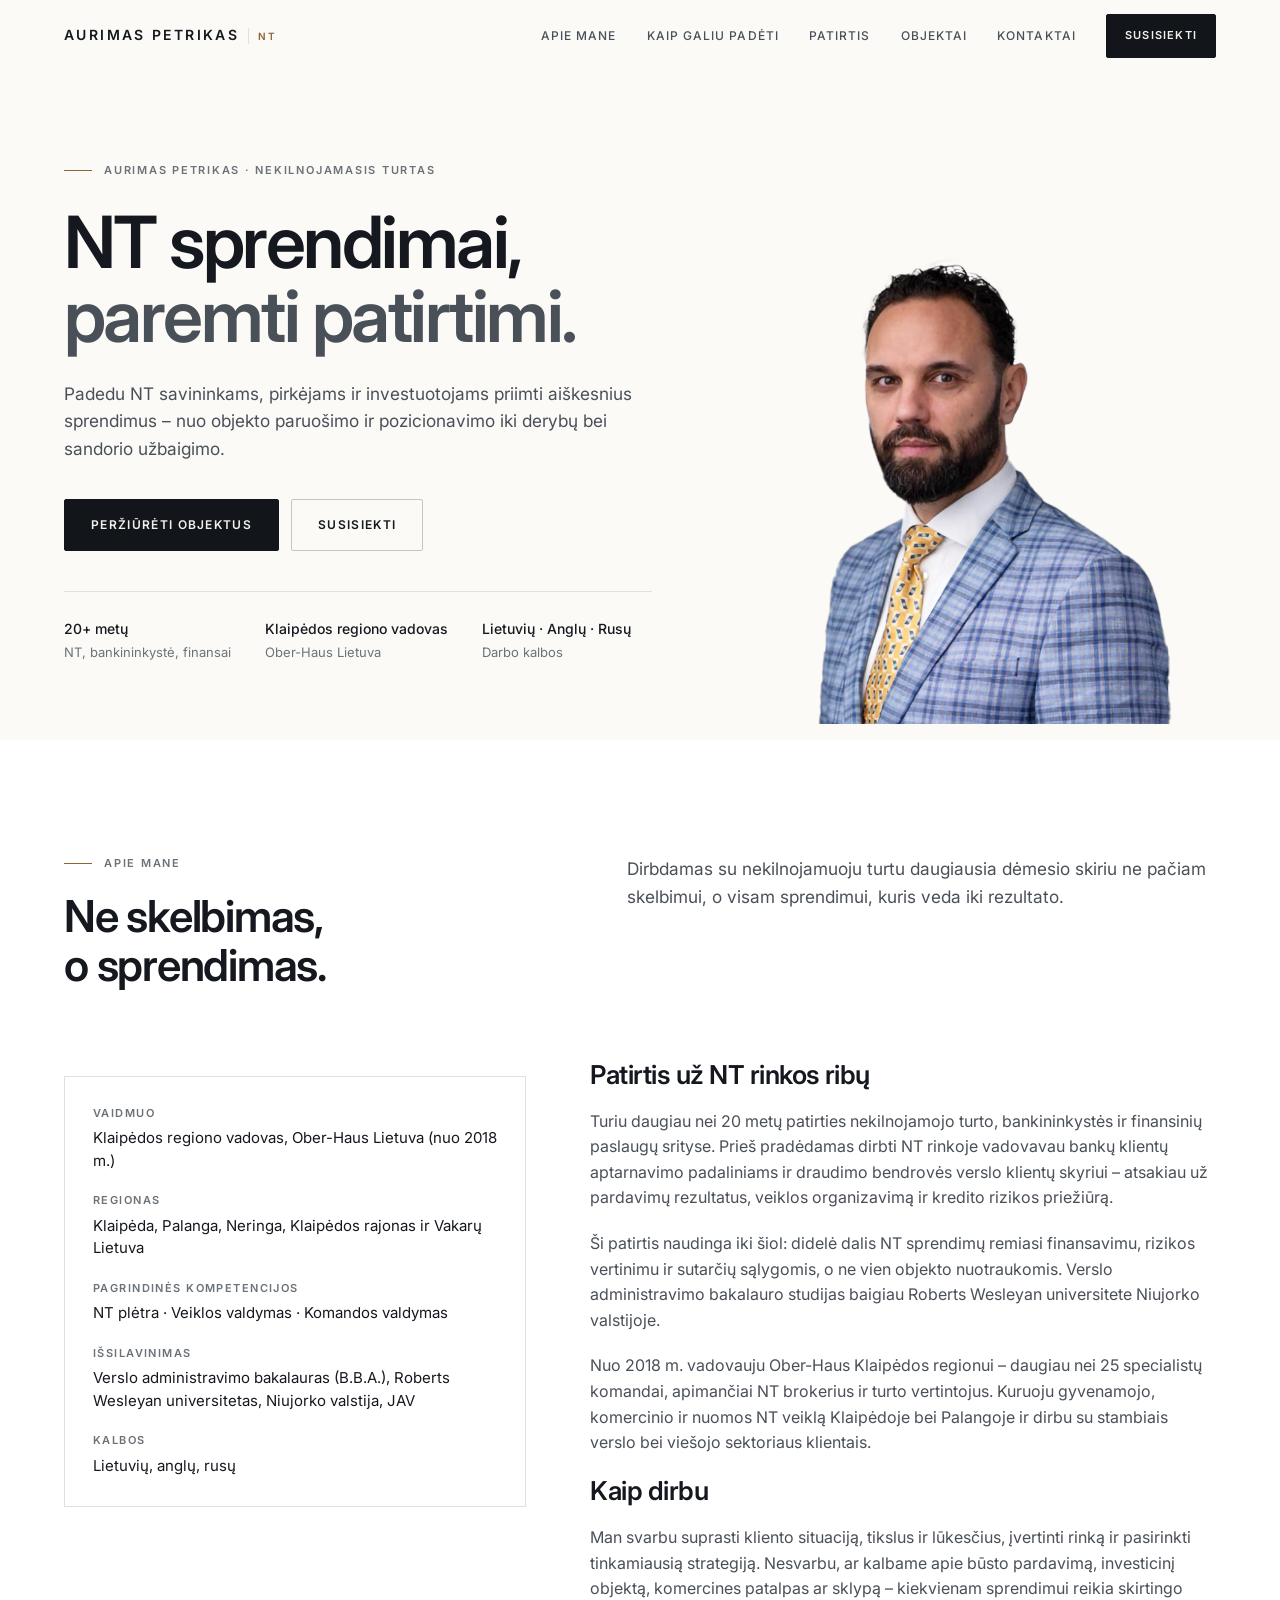
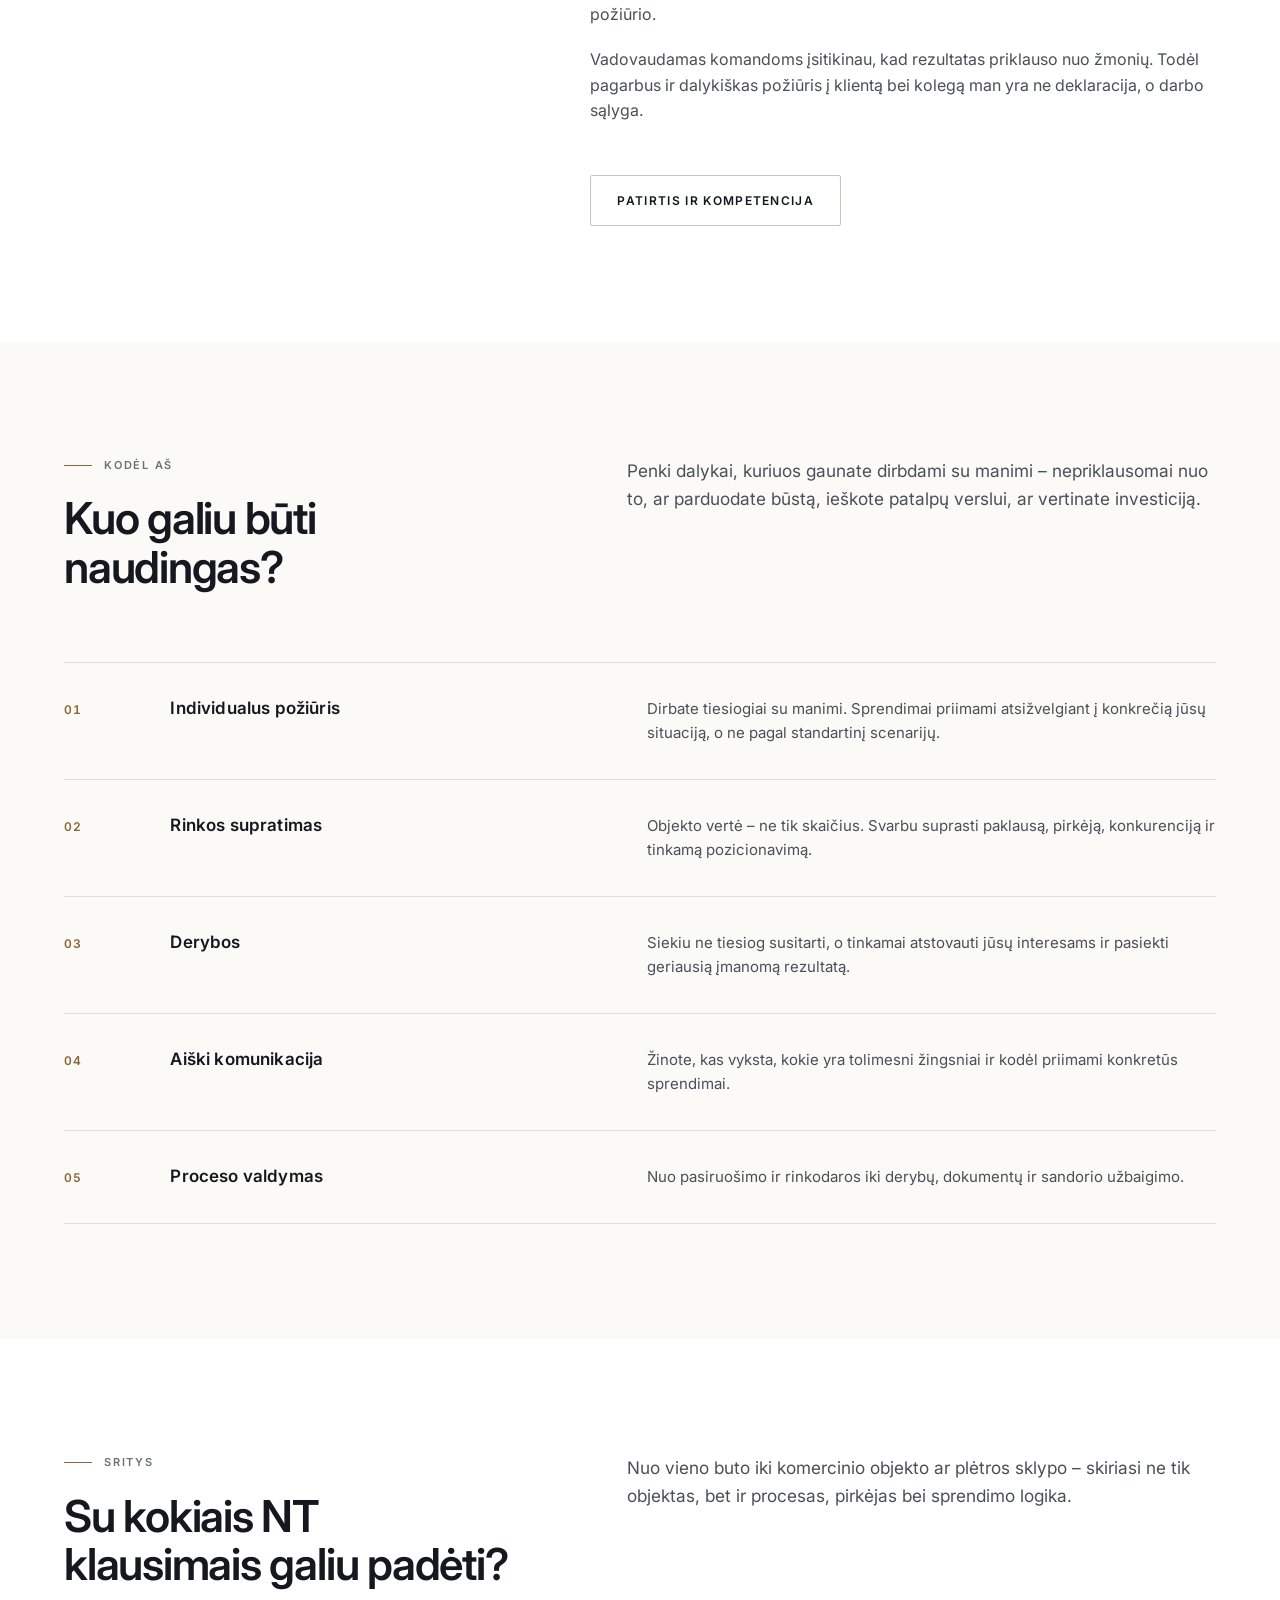
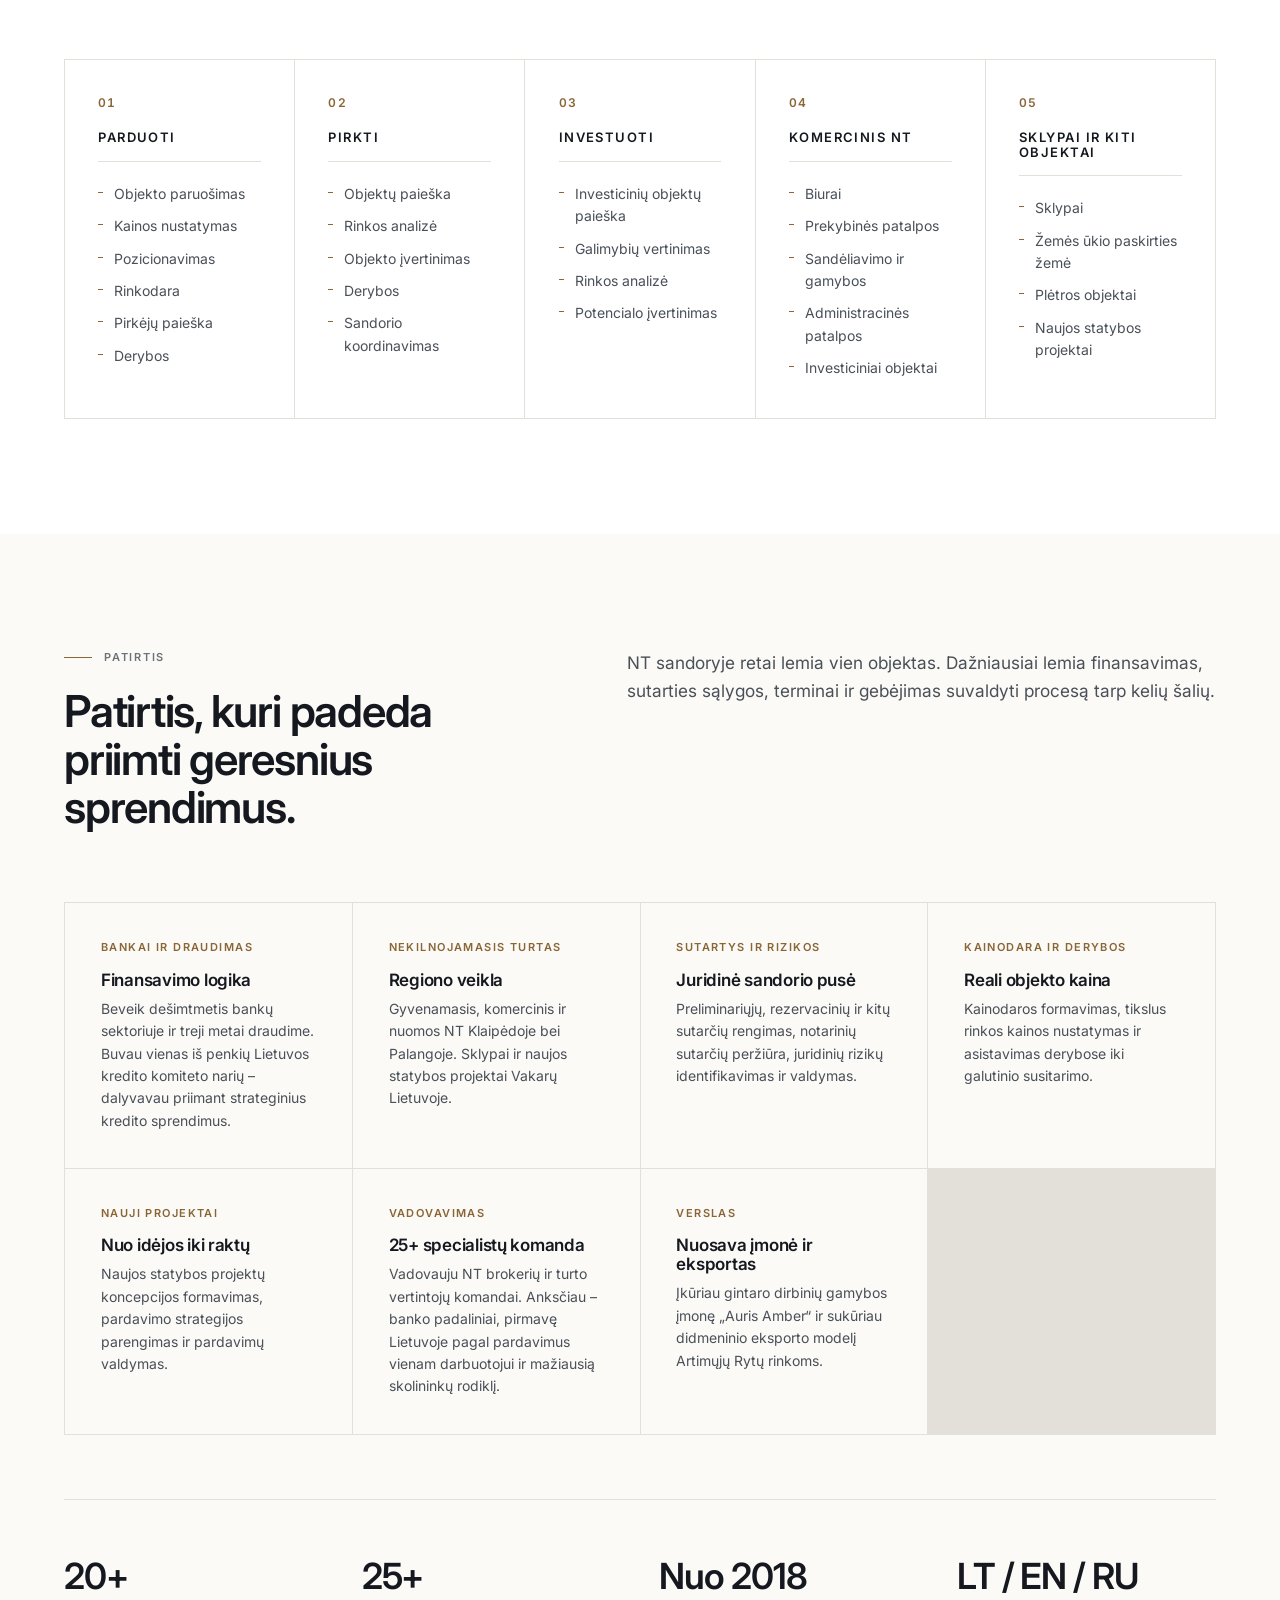
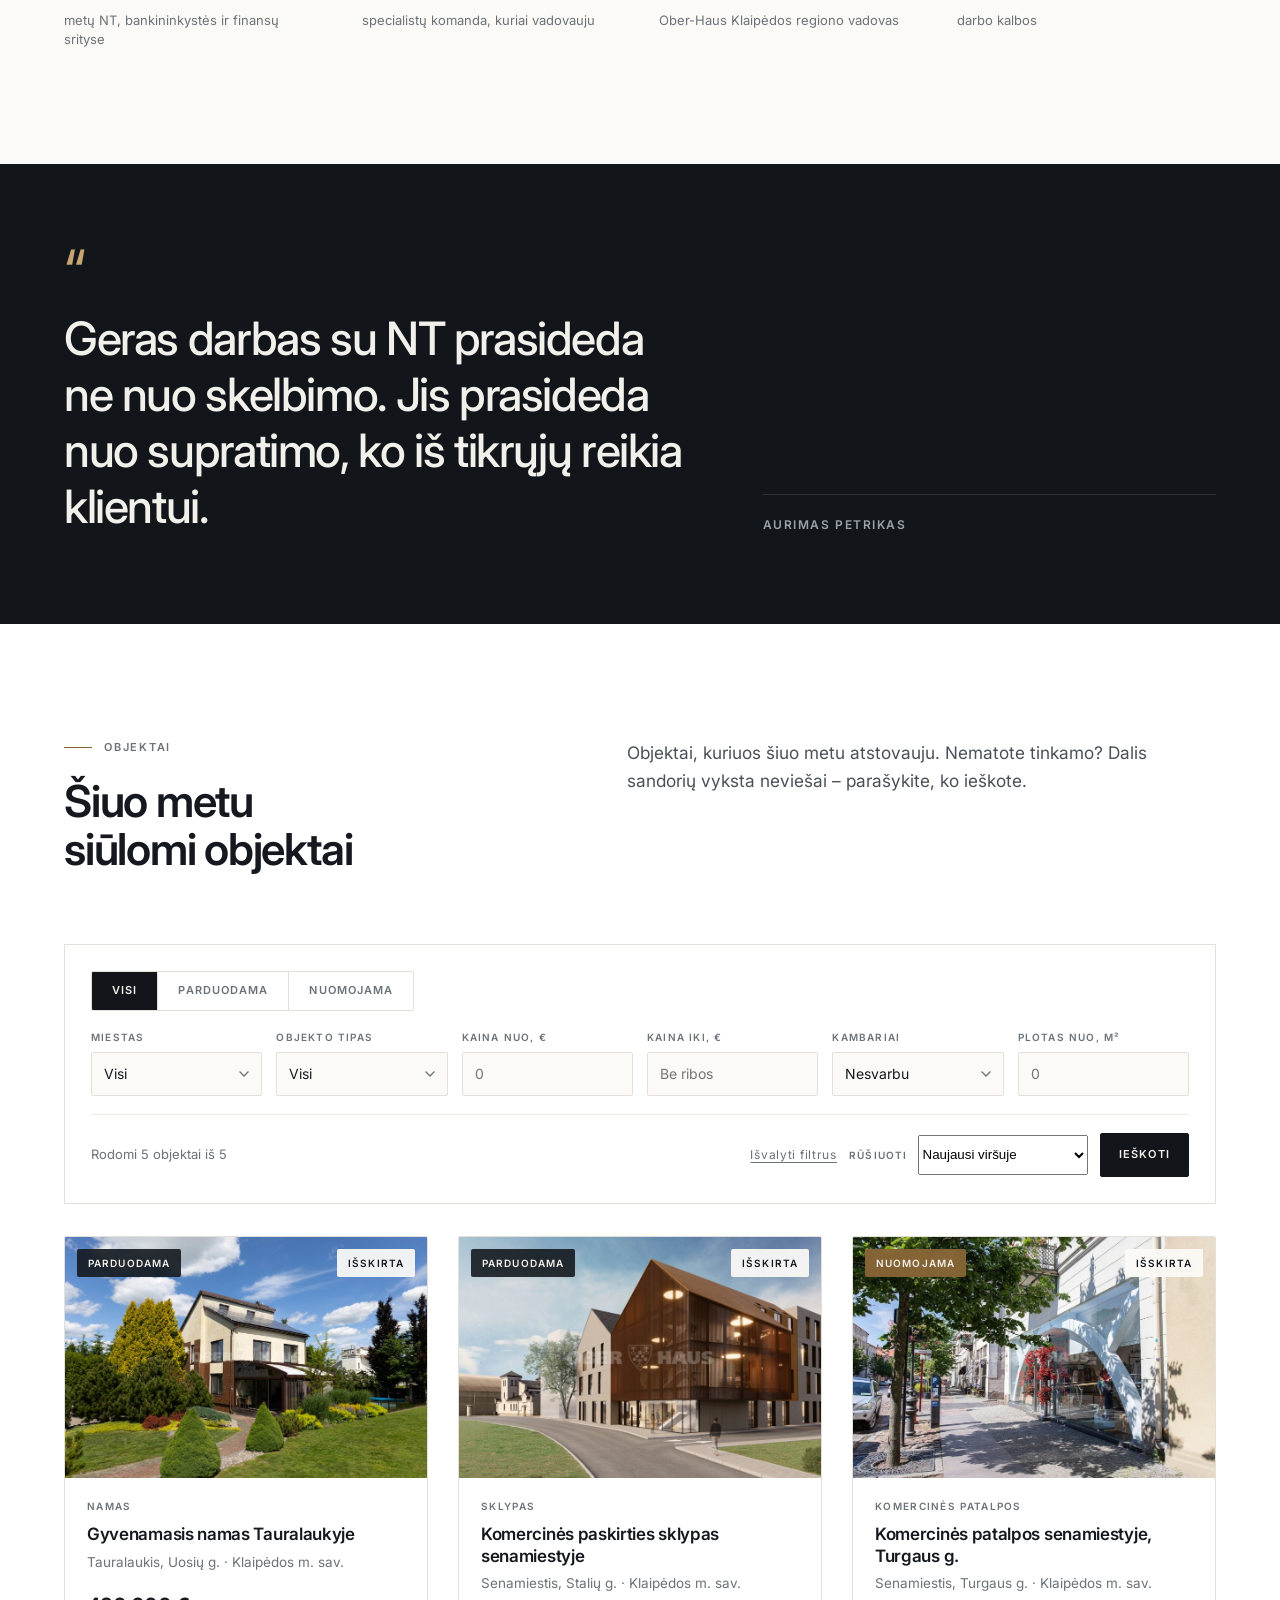
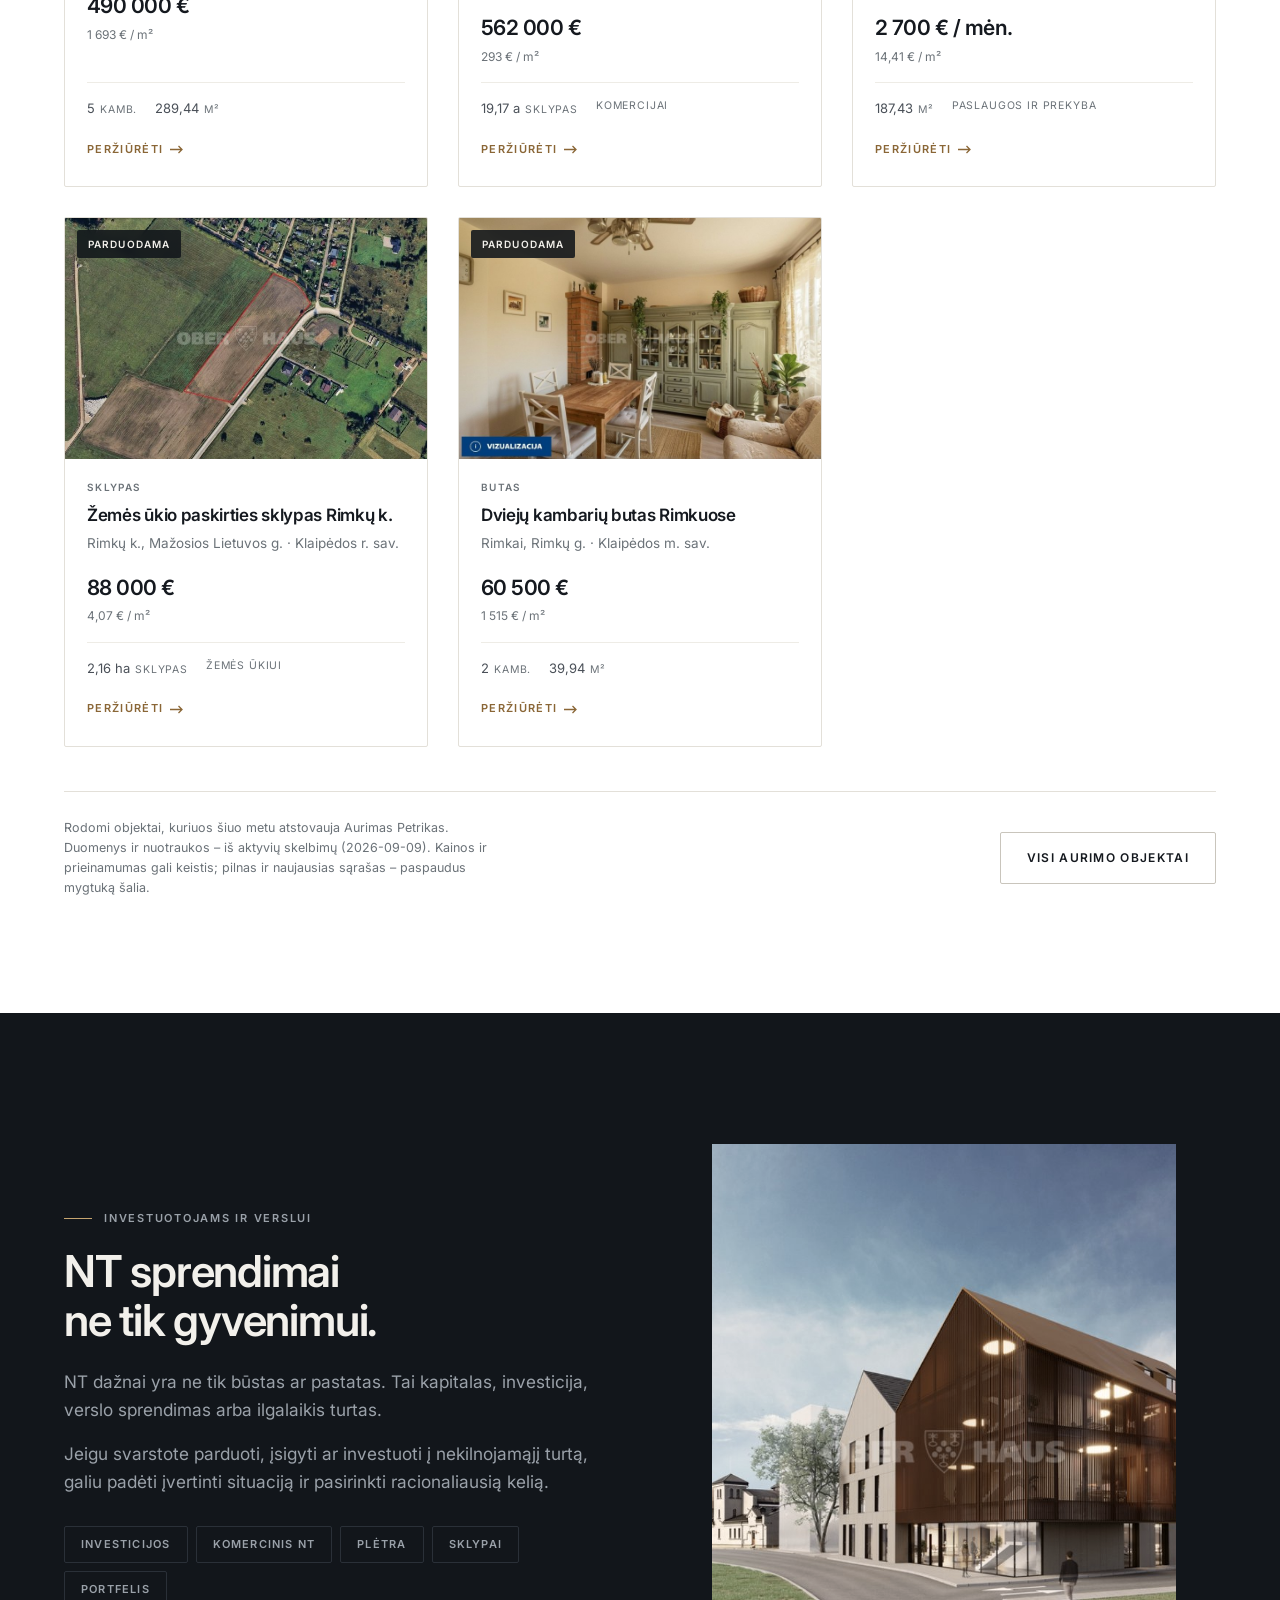
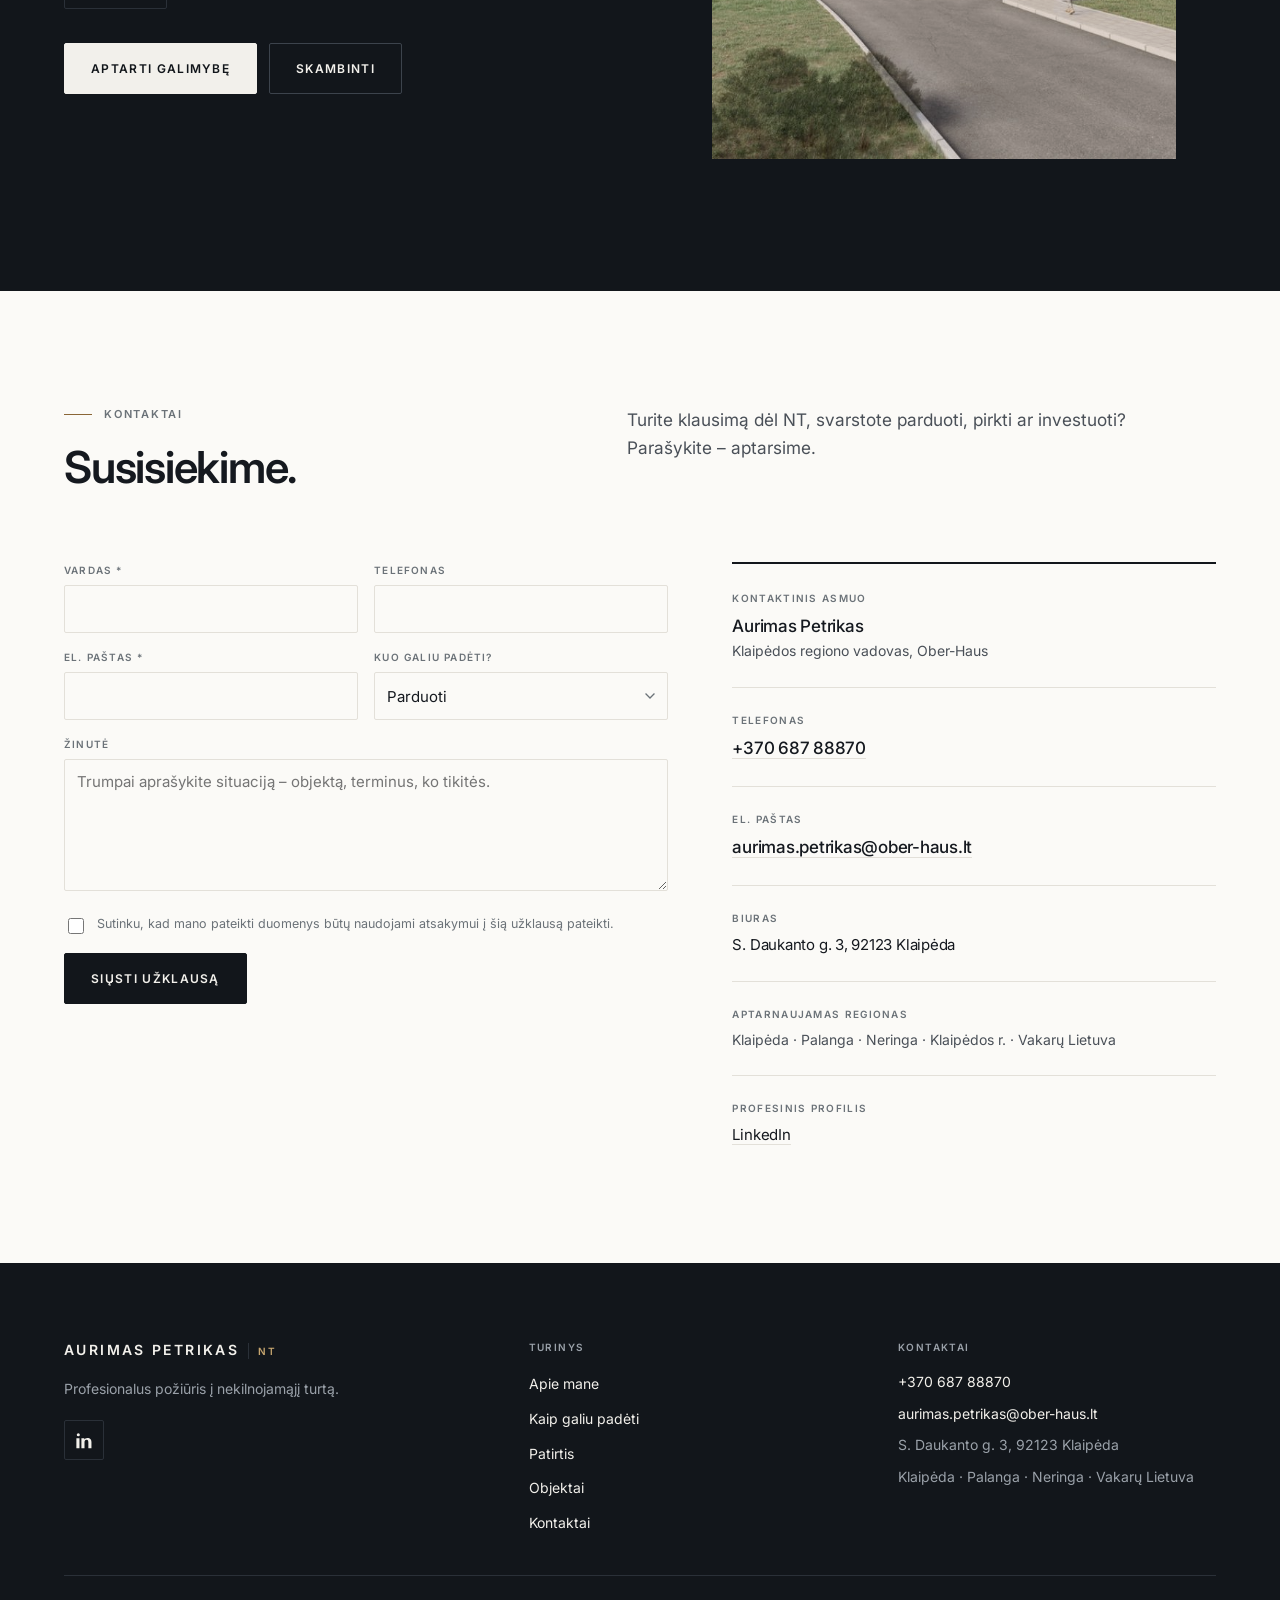
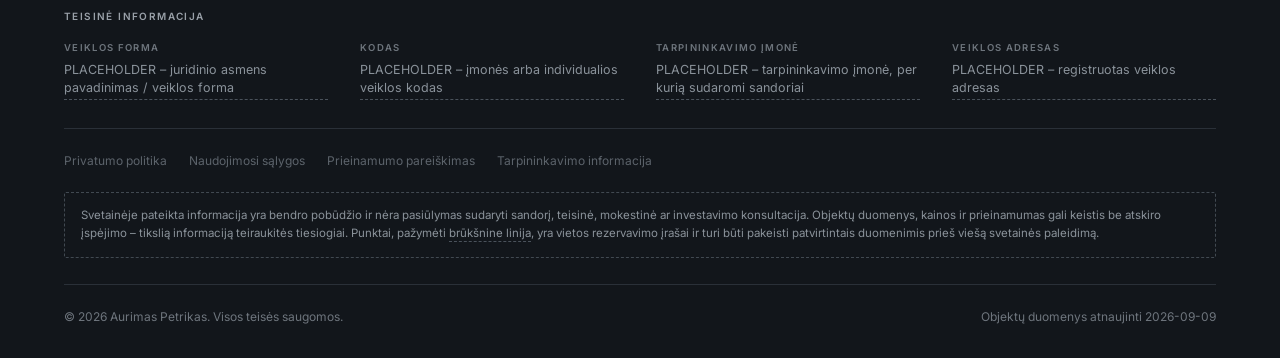
==== index.html @ 30a54580 "Aurimas Petrikas NT - vieno puslapio svetaine Statine HTML/CSS/JS svetaine lietuviu kalba, be karkas" ====
<!DOCTYPE html>
<html lang="lt">
<head>
<meta charset="utf-8">
<meta name="viewport" content="width=device-width, initial-scale=1">

<title>Aurimas Petrikas | Nekilnojamasis turtas Klaipėdoje ir Vakarų Lietuvoje</title>
<meta name="description" content="Aurimas Petrikas – nekilnojamojo turto ekspertas Klaipėdoje. Būsto, komercinio NT, sklypų ir investicinių objektų pardavimas, nuoma, vertinimas ir derybos Klaipėdos, Palangos, Neringos bei Vakarų Lietuvos regione.">
<meta name="author" content="Aurimas Petrikas">
<meta name="robots" content="index, follow">
<!-- Kai bus tikras domenas, atkomentuoti ir įrašyti jį (be šito geriau
     nieko, nei nuoroda į neegzistuojantį adresą):
<link rel="canonical" href="https://jusu-domenas.lt/"> -->

<meta property="og:type" content="profile">
<meta property="og:locale" content="lt_LT">
<meta property="og:title" content="Aurimas Petrikas | Nekilnojamasis turtas Klaipėdoje">
<meta property="og:description" content="Padedu NT savininkams, pirkėjams ir investuotojams priimti aiškesnius sprendimus – nuo objekto paruošimo iki sandorio užbaigimo.">
<meta property="og:image" content="assets/img/aurimas-petrikas.png">
<meta name="twitter:card" content="summary_large_image">

<meta name="theme-color" content="#12161B">
<link rel="icon" href="assets/img/favicon.svg" type="image/svg+xml">

<link rel="preconnect" href="https://fonts.googleapis.com">
<link rel="preconnect" href="https://fonts.gstatic.com" crossorigin>
<link rel="stylesheet" href="https://fonts.googleapis.com/css2?family=Inter:wght@400;500;600&display=swap">
<link rel="stylesheet" href="assets/css/style.css">
</head>
<body>

<a class="skip" href="#turinys">Pereiti prie turinio</a>

<!-- ======================= NAVIGACIJA ======================= -->
<header class="nav" id="nav">
  <div class="nav__inner">
    <!-- Turint tikrą logotipo failą – pakeisti šio <a> vidų <img> elementu. -->
    <a class="brand" href="#top" aria-label="Aurimas Petrikas – pradžia">
      <span class="brand__name">Aurimas Petrikas</span>
      <span class="brand__mark">NT</span>
    </a>

    <button class="nav__toggle" id="navToggle" aria-label="Atidaryti meniu"
            aria-expanded="false" aria-controls="navMenu"><span></span></button>

    <nav class="nav__menu" id="navMenu" aria-label="Pagrindinė navigacija">
      <a class="nav__link" href="#apie">Apie mane</a>
      <a class="nav__link" href="#pagalba">Kaip galiu padėti</a>
      <a class="nav__link" href="#patirtis">Patirtis</a>
      <a class="nav__link" href="#objektai">Objektai</a>
      <a class="nav__link" href="#kontaktai">Kontaktai</a>
      <a class="btn btn--sm" href="#kontaktai">Susisiekti</a>
    </nav>
  </div>
</header>

<main id="turinys">
<span id="top"></span>

<!-- ======================= HERO ======================= -->
<section class="section hero">
  <div class="wrap">
    <div class="hero__grid">

      <div class="hero__copy">
        <p class="eyebrow hero__eyebrow">Aurimas Petrikas · Nekilnojamasis turtas</p>

        <h1 class="h-display hero__title">
          <span>NT sprendimai,</span>
          <span class="accent-line">paremti patirtimi.</span>
        </h1>

        <p class="lede hero__lede">
          Padedu NT savininkams, pirkėjams ir investuotojams priimti aiškesnius
          sprendimus – nuo objekto paruošimo ir pozicionavimo iki derybų bei
          sandorio užbaigimo.
        </p>

        <div class="btn-row hero__cta">
          <a class="btn" href="#objektai">Peržiūrėti objektus</a>
          <a class="btn btn--ghost" href="#kontaktai">Susisiekti</a>
        </div>

        <div class="hero__meta">
          <div><strong>20+ metų</strong>NT, bankininkystė, finansai</div>
          <div><strong>Klaipėdos regiono vadovas</strong>Ober-Haus Lietuva</div>
          <div><strong>Lietuvių · Anglų · Rusų</strong>Darbo kalbos</div>
        </div>
      </div>

      <figure class="hero__figure">
        <img class="hero__portrait" src="assets/img/aurimas-petrikas.png"
             width="650" height="748" fetchpriority="high"
             alt="Aurimas Petrikas, nekilnojamojo turto ekspertas">
      </figure>

    </div>
  </div>
</section>

<!-- ======================= APIE MANE ======================= -->
<section class="section section--white" id="apie">
  <div class="wrap">
    <div class="sec-head">
      <div class="sec-head__title">
        <p class="eyebrow">Apie mane</p>
        <h2 class="h-section">Ne skelbimas,<br>o sprendimas.</h2>
      </div>
      <p class="lede">
        Dirbdamas su nekilnojamuoju turtu daugiausia dėmesio skiriu ne pačiam
        skelbimui, o visam sprendimui, kuris veda iki rezultato.
      </p>
    </div>

    <div class="about__grid">
      <aside class="about__aside">
        <dl class="about__card">
          <dt>Vaidmuo</dt>
          <dd>Klaipėdos regiono vadovas, Ober-Haus Lietuva (nuo 2018 m.)</dd>
          <dt>Regionas</dt>
          <dd>Klaipėda, Palanga, Neringa, Klaipėdos rajonas ir Vakarų Lietuva</dd>
          <dt>Pagrindinės kompetencijos</dt>
          <dd>NT plėtra · Veiklos valdymas · Komandos valdymas</dd>
          <dt>Išsilavinimas</dt>
          <dd>Verslo administravimo bakalauras (B.B.A.), Roberts Wesleyan universitetas, Niujorko valstija, JAV</dd>
          <dt>Kalbos</dt>
          <dd>Lietuvių, anglų, rusų</dd>
        </dl>
      </aside>

      <div class="about__text">
        <h3 class="h-sub">Patirtis už NT rinkos ribų</h3>
        <p class="body-text">
          Turiu daugiau nei 20 metų patirties nekilnojamojo turto,
          bankininkystės ir finansinių paslaugų srityse. Prieš pradėdamas
          dirbti NT rinkoje vadovavau bankų klientų aptarnavimo padaliniams
          ir draudimo bendrovės verslo klientų skyriui – atsakiau už pardavimų
          rezultatus, veiklos organizavimą ir kredito rizikos priežiūrą.
        </p>
        <p class="body-text">
          Ši patirtis naudinga iki šiol: didelė dalis NT sprendimų remiasi
          finansavimu, rizikos vertinimu ir sutarčių sąlygomis, o ne vien
          objekto nuotraukomis. Verslo administravimo bakalauro studijas
          baigiau Roberts Wesleyan universitete Niujorko valstijoje.
        </p>
        <p class="body-text">
          Nuo 2018 m. vadovauju Ober-Haus Klaipėdos regionui – daugiau nei
          25 specialistų komandai, apimančiai NT brokerius ir turto
          vertintojus. Kuruoju gyvenamojo, komercinio ir nuomos NT veiklą
          Klaipėdoje bei Palangoje ir dirbu su stambiais verslo bei viešojo
          sektoriaus klientais.
        </p>

        <h3 class="h-sub">Kaip dirbu</h3>
        <p class="body-text">
          Man svarbu suprasti kliento situaciją, tikslus ir lūkesčius, įvertinti
          rinką ir pasirinkti tinkamiausią strategiją. Nesvarbu, ar kalbame apie
          būsto pardavimą, investicinį objektą, komercines patalpas ar sklypą –
          kiekvienam sprendimui reikia skirtingo požiūrio.
        </p>
        <p class="body-text">
          Vadovaudamas komandoms įsitikinau, kad rezultatas priklauso nuo žmonių.
          Todėl pagarbus ir dalykiškas požiūris į klientą bei kolegą man yra ne
          deklaracija, o darbo sąlyga.
        </p>

        <div class="btn-row mt-l">
          <a class="btn btn--ghost" href="#patirtis">Patirtis ir kompetencija</a>
        </div>
      </div>
    </div>
  </div>
</section>

<!-- ======================= KUO GALIU BŪTI NAUDINGAS ======================= -->
<section class="section" id="nauda">
  <div class="wrap">
    <div class="sec-head">
      <div class="sec-head__title">
        <p class="eyebrow">Kodėl aš</p>
        <h2 class="h-section">Kuo galiu būti<br>naudingas?</h2>
      </div>
      <p class="lede">
        Penki dalykai, kuriuos gaunate dirbdami su manimi – nepriklausomai nuo to,
        ar parduodate būstą, ieškote patalpų verslui, ar vertinate investiciją.
      </p>
    </div>

    <div class="stack">
      <div class="stack__item reveal">
        <span class="num">01</span>
        <h3 class="stack__title">Individualus požiūris</h3>
        <p class="stack__body">
          Dirbate tiesiogiai su manimi. Sprendimai priimami atsižvelgiant į
          konkrečią jūsų situaciją, o ne pagal standartinį scenarijų.
        </p>
      </div>
      <div class="stack__item reveal">
        <span class="num">02</span>
        <h3 class="stack__title">Rinkos supratimas</h3>
        <p class="stack__body">
          Objekto vertė – ne tik skaičius. Svarbu suprasti paklausą, pirkėją,
          konkurenciją ir tinkamą pozicionavimą.
        </p>
      </div>
      <div class="stack__item reveal">
        <span class="num">03</span>
        <h3 class="stack__title">Derybos</h3>
        <p class="stack__body">
          Siekiu ne tiesiog susitarti, o tinkamai atstovauti jūsų interesams ir
          pasiekti geriausią įmanomą rezultatą.
        </p>
      </div>
      <div class="stack__item reveal">
        <span class="num">04</span>
        <h3 class="stack__title">Aiški komunikacija</h3>
        <p class="stack__body">
          Žinote, kas vyksta, kokie yra tolimesni žingsniai ir kodėl priimami
          konkretūs sprendimai.
        </p>
      </div>
      <div class="stack__item reveal">
        <span class="num">05</span>
        <h3 class="stack__title">Proceso valdymas</h3>
        <p class="stack__body">
          Nuo pasiruošimo ir rinkodaros iki derybų, dokumentų ir sandorio
          užbaigimo.
        </p>
      </div>
    </div>
  </div>
</section>

<!-- ======================= KAIP GALIU PADĖTI ======================= -->
<section class="section section--white" id="pagalba">
  <div class="wrap">
    <div class="sec-head">
      <div class="sec-head__title">
        <p class="eyebrow">Sritys</p>
        <h2 class="h-section">Su kokiais NT<br>klausimais galiu padėti?</h2>
      </div>
      <p class="lede">
        Nuo vieno buto iki komercinio objekto ar plėtros sklypo – skiriasi ne tik
        objektas, bet ir procesas, pirkėjas bei sprendimo logika.
      </p>
    </div>

    <div class="services">
      <article class="service reveal">
        <span class="num service__num">01</span>
        <h3 class="service__title">Parduoti</h3>
        <ul>
          <li>Objekto paruošimas</li>
          <li>Kainos nustatymas</li>
          <li>Pozicionavimas</li>
          <li>Rinkodara</li>
          <li>Pirkėjų paieška</li>
          <li>Derybos</li>
        </ul>
      </article>
      <article class="service reveal">
        <span class="num service__num">02</span>
        <h3 class="service__title">Pirkti</h3>
        <ul>
          <li>Objektų paieška</li>
          <li>Rinkos analizė</li>
          <li>Objekto įvertinimas</li>
          <li>Derybos</li>
          <li>Sandorio koordinavimas</li>
        </ul>
      </article>
      <article class="service reveal">
        <span class="num service__num">03</span>
        <h3 class="service__title">Investuoti</h3>
        <ul>
          <li>Investicinių objektų paieška</li>
          <li>Galimybių vertinimas</li>
          <li>Rinkos analizė</li>
          <li>Potencialo įvertinimas</li>
        </ul>
      </article>
      <article class="service reveal">
        <span class="num service__num">04</span>
        <h3 class="service__title">Komercinis NT</h3>
        <ul>
          <li>Biurai</li>
          <li>Prekybinės patalpos</li>
          <li>Sandėliavimo ir gamybos</li>
          <li>Administracinės patalpos</li>
          <li>Investiciniai objektai</li>
        </ul>
      </article>
      <article class="service reveal">
        <span class="num service__num">05</span>
        <h3 class="service__title">Sklypai ir kiti objektai</h3>
        <ul>
          <li>Sklypai</li>
          <li>Žemės ūkio paskirties žemė</li>
          <li>Plėtros objektai</li>
          <li>Naujos statybos projektai</li>
        </ul>
      </article>
    </div>
  </div>
</section>

<!-- ======================= PATIRTIS IR KOMPETENCIJA ======================= -->
<section class="section" id="patirtis">
  <div class="wrap">
    <div class="sec-head">
      <div class="sec-head__title">
        <p class="eyebrow">Patirtis</p>
        <h2 class="h-section">Patirtis, kuri padeda<br>priimti geresnius sprendimus.</h2>
      </div>
      <p class="lede">
        NT sandoryje retai lemia vien objektas. Dažniausiai lemia finansavimas,
        sutarties sąlygos, terminai ir gebėjimas suvaldyti procesą tarp kelių
        šalių.
      </p>
    </div>

    <div class="exp-grid">
      <article class="exp reveal">
        <p class="exp__k">Bankai ir draudimas</p>
        <h3 class="exp__t">Finansavimo logika</h3>
        <p class="exp__d">
          Beveik dešimtmetis bankų sektoriuje ir treji metai draudime. Buvau
          vienas iš penkių Lietuvos kredito komiteto narių – dalyvavau
          priimant strateginius kredito sprendimus.
        </p>
      </article>
      <article class="exp reveal">
        <p class="exp__k">Nekilnojamasis turtas</p>
        <h3 class="exp__t">Regiono veikla</h3>
        <p class="exp__d">
          Gyvenamasis, komercinis ir nuomos NT Klaipėdoje bei Palangoje.
          Sklypai ir naujos statybos projektai Vakarų Lietuvoje.
        </p>
      </article>
      <article class="exp reveal">
        <p class="exp__k">Sutartys ir rizikos</p>
        <h3 class="exp__t">Juridinė sandorio pusė</h3>
        <p class="exp__d">
          Preliminariųjų, rezervacinių ir kitų sutarčių rengimas, notarinių
          sutarčių peržiūra, juridinių rizikų identifikavimas ir valdymas.
        </p>
      </article>
      <article class="exp reveal">
        <p class="exp__k">Kainodara ir derybos</p>
        <h3 class="exp__t">Reali objekto kaina</h3>
        <p class="exp__d">
          Kainodaros formavimas, tikslus rinkos kainos nustatymas ir asistavimas
          derybose iki galutinio susitarimo.
        </p>
      </article>
      <article class="exp reveal">
        <p class="exp__k">Nauji projektai</p>
        <h3 class="exp__t">Nuo idėjos iki raktų</h3>
        <p class="exp__d">
          Naujos statybos projektų koncepcijos formavimas, pardavimo strategijos
          parengimas ir pardavimų valdymas.
        </p>
      </article>
      <article class="exp reveal">
        <p class="exp__k">Vadovavimas</p>
        <h3 class="exp__t">25+ specialistų komanda</h3>
        <p class="exp__d">
          Vadovauju NT brokerių ir turto vertintojų komandai. Anksčiau –
          banko padaliniai, pirmavę Lietuvoje pagal pardavimus vienam
          darbuotojui ir mažiausią skolininkų rodiklį.
        </p>
      </article>
      <article class="exp reveal">
        <p class="exp__k">Verslas</p>
        <h3 class="exp__t">Nuosava įmonė ir eksportas</h3>
        <p class="exp__d">
          Įkūriau gintaro dirbinių gamybos įmonę „Auris Amber“ ir sukūriau
          didmeninio eksporto modelį Artimųjų Rytų rinkoms.
        </p>
      </article>
    </div>

    <div class="facts">
      <div class="fact">
        <p class="fact__v">20+</p>
        <p class="fact__l">metų NT, bankininkystės ir finansų srityse</p>
      </div>
      <div class="fact">
        <p class="fact__v">25+</p>
        <p class="fact__l">specialistų komanda, kuriai vadovauju</p>
      </div>
      <div class="fact">
        <p class="fact__v">Nuo 2018</p>
        <p class="fact__l">Ober-Haus Klaipėdos regiono vadovas</p>
      </div>
      <div class="fact">
        <p class="fact__v">LT / EN / RU</p>
        <p class="fact__l">darbo kalbos</p>
      </div>
    </div>

  </div>
</section>

<!-- ======================= CITATA ======================= -->
<section class="section section--ink section--tight quote-sec">
  <div class="wrap">
    <div class="quote__wrap">
      <div>
        <span class="quote__mark" aria-hidden="true">&ldquo;</span>
        <blockquote class="quote">
          Geras darbas su NT prasideda ne nuo skelbimo. Jis prasideda nuo
          supratimo, ko iš tikrųjų reikia klientui.
        </blockquote>
      </div>
      <p class="quote__by">Aurimas Petrikas</p>
    </div>
  </div>
</section>

<!-- ======================= OBJEKTAI ======================= -->
<section class="section section--white" id="objektai">
  <div class="wrap">
    <div class="sec-head">
      <div class="sec-head__title">
        <p class="eyebrow">Objektai</p>
        <h2 class="h-section">Šiuo metu<br>siūlomi objektai</h2>
      </div>
      <p class="lede">
        Objektai, kuriuos šiuo metu atstovauju. Nematote tinkamo? Dalis sandorių
        vyksta neviešai – parašykite, ko ieškote.
      </p>
    </div>

    <!-- ---------- Paieška ---------- -->
    <form class="filters" id="filters" role="search" aria-label="Objektų paieška">
      <div class="seg" role="group" aria-label="Sandorio tipas">
        <button type="button" data-status="visi" aria-pressed="true">Visi</button>
        <button type="button" data-status="parduodama" aria-pressed="false">Parduodama</button>
        <button type="button" data-status="nuomojama" aria-pressed="false">Nuomojama</button>
      </div>

      <div class="filters__grid">
        <div class="field">
          <label for="f-city">Miestas</label>
          <select id="f-city"><option value="">Visi</option></select>
        </div>
        <div class="field">
          <label for="f-type">Objekto tipas</label>
          <select id="f-type"><option value="">Visi</option></select>
        </div>
        <div class="field">
          <label for="f-min">Kaina nuo, €</label>
          <input id="f-min" type="number" min="0" step="1000" inputmode="numeric" placeholder="0">
        </div>
        <div class="field">
          <label for="f-max">Kaina iki, €</label>
          <input id="f-max" type="number" min="0" step="1000" inputmode="numeric" placeholder="Be ribos">
        </div>
        <div class="field">
          <label for="f-rooms">Kambariai</label>
          <select id="f-rooms">
            <option value="">Nesvarbu</option>
            <option value="1">1+</option>
            <option value="2">2+</option>
            <option value="3">3+</option>
            <option value="4">4+</option>
            <option value="5">5+</option>
          </select>
        </div>
        <div class="field">
          <label for="f-area">Plotas nuo, m²</label>
          <input id="f-area" type="number" min="0" step="10" inputmode="numeric" placeholder="0">
        </div>
      </div>

      <div class="filters__actions">
        <p class="filters__count" id="count" aria-live="polite"></p>
        <button class="btn-reset" type="reset" id="reset">Išvalyti filtrus</button>
        <div class="sort-inline">
          <label for="f-sort">Rūšiuoti</label>
          <select id="f-sort">
            <option value="naujausi">Naujausi viršuje</option>
            <option value="pigiausi">Pigiausi viršuje</option>
            <option value="brangiausi">Brangiausi viršuje</option>
          </select>
        </div>
        <button class="btn btn--sm" type="submit">Ieškoti</button>
      </div>
    </form>

    <!-- ---------- Tinklelis ---------- -->
    <div class="grid-props" id="grid"></div>

    <div class="props__foot">
      <p class="props__note" id="propsNote"></p>
      <a class="btn btn--ghost" id="allListings" href="#" target="_blank" rel="noopener">
        Visi Aurimo objektai
      </a>
    </div>
  </div>
</section>

<!-- ======================= INVESTUOTOJAMS ======================= -->
<section class="section section--ink" id="investicijos">
  <div class="wrap">
    <div class="inv__grid">
      <div>
        <p class="eyebrow">Investuotojams ir verslui</p>
        <h2 class="h-section" style="margin:20px 0 24px">NT sprendimai<br>ne tik gyvenimui.</h2>
        <p class="lede">
          NT dažnai yra ne tik būstas ar pastatas. Tai kapitalas, investicija,
          verslo sprendimas arba ilgalaikis turtas.
        </p>
        <p class="lede" style="margin-top:16px">
          Jeigu svarstote parduoti, įsigyti ar investuoti į nekilnojamąjį turtą,
          galiu padėti įvertinti situaciją ir pasirinkti racionaliausią kelią.
        </p>

        <div class="inv__tags">
          <span>Investicijos</span>
          <span>Komercinis NT</span>
          <span>Plėtra</span>
          <span>Sklypai</span>
          <span>Portfelis</span>
        </div>

        <div class="btn-row">
          <a class="btn btn--on-ink" href="#kontaktai">Aptarti galimybę</a>
          <a class="btn btn--ghost-ink" id="invCall" href="#">Skambinti</a>
        </div>
      </div>

      <figure class="inv__media">
        <img src="assets/img/objektai/sklypas-senamiestis-1.jpeg"
             loading="lazy" decoding="async" width="820" height="615"
             alt="Komercinės paskirties plėtros objektas Klaipėdos senamiestyje">
      </figure>
    </div>
  </div>
</section>

<!-- ======================= KONTAKTAI ======================= -->
<section class="section" id="kontaktai">
  <div class="wrap">
    <div class="sec-head">
      <div class="sec-head__title">
        <p class="eyebrow">Kontaktai</p>
        <h2 class="h-section">Susisiekime.</h2>
      </div>
      <p class="lede">
        Turite klausimą dėl NT, svarstote parduoti, pirkti ar investuoti?
        Parašykite – aptarsime.
      </p>
    </div>

    <div class="contact__grid">
      <form class="form" id="contactForm" novalidate>
        <div class="form__row">
          <div class="field">
            <label for="c-name">Vardas *</label>
            <input id="c-name" name="vardas" type="text" autocomplete="name" required>
          </div>
          <div class="field">
            <label for="c-phone">Telefonas</label>
            <input id="c-phone" name="telefonas" type="tel" autocomplete="tel">
          </div>
        </div>

        <div class="form__row">
          <div class="field">
            <label for="c-email">El. paštas *</label>
            <input id="c-email" name="elpastas" type="email" autocomplete="email" required>
          </div>
          <div class="field">
            <label for="c-topic">Kuo galiu padėti?</label>
            <select id="c-topic" name="tema">
              <option>Parduoti</option>
              <option>Pirkti</option>
              <option>Investuoti</option>
              <option>Komercinis NT</option>
              <option>Sklypas</option>
              <option>Kita</option>
            </select>
          </div>
        </div>

        <div class="field">
          <label for="c-msg">Žinutė</label>
          <textarea id="c-msg" name="zinute"
                    placeholder="Trumpai aprašykite situaciją – objektą, terminus, ko tikitės."></textarea>
        </div>

        <label class="consent">
          <input type="checkbox" id="c-consent" required>
          <span>Sutinku, kad mano pateikti duomenys būtų naudojami atsakymui į šią
          užklausą pateikti.</span>
        </label>

        <p class="form__status" id="formStatus" hidden role="status"></p>

        <div class="btn-row">
          <button class="btn" type="submit">Siųsti užklausą</button>
        </div>
      </form>

      <aside class="contact__info">
        <div class="contact__block">
          <p class="contact__k">Kontaktinis asmuo</p>
          <p class="contact__v">Aurimas Petrikas</p>
          <p class="contact__small">Klaipėdos regiono vadovas, Ober-Haus</p>
        </div>
        <div class="contact__block">
          <p class="contact__k">Telefonas</p>
          <p class="contact__v"><a id="cPhone" href="#">+370 687 88870</a></p>
        </div>
        <div class="contact__block">
          <p class="contact__k">El. paštas</p>
          <p class="contact__v"><a id="cEmail" href="#">aurimas.petrikas@ober-haus.lt</a></p>
        </div>
        <div class="contact__block">
          <p class="contact__k">Biuras</p>
          <p class="contact__v" style="font-size:15px;font-weight:400">S. Daukanto g. 3, 92123 Klaipėda</p>
        </div>
        <div class="contact__block">
          <p class="contact__k">Aptarnaujamas regionas</p>
          <p class="contact__small">Klaipėda · Palanga · Neringa · Klaipėdos r. · Vakarų Lietuva</p>
        </div>
        <div class="contact__block">
          <p class="contact__k">Profesinis profilis</p>
          <p class="contact__v" style="font-size:15px;font-weight:400">
            <a id="cLinkedin" href="#" target="_blank" rel="noopener">LinkedIn</a>
          </p>
        </div>
      </aside>
    </div>
  </div>
</section>

</main>

<!-- ======================= FOOTER ======================= -->
<footer class="footer">
  <div class="wrap">
    <div class="footer__top">
      <div>
        <span class="brand">
          <span class="brand__name">Aurimas Petrikas</span>
          <span class="brand__mark">NT</span>
        </span>
        <p class="footer__tag">Profesionalus požiūris į nekilnojamąjį turtą.</p>
        <div class="footer__social" id="social"></div>
      </div>

      <div>
        <p class="footer__h">Turinys</p>
        <ul class="footer__nav">
          <li><a href="#apie">Apie mane</a></li>
          <li><a href="#pagalba">Kaip galiu padėti</a></li>
          <li><a href="#patirtis">Patirtis</a></li>
          <li><a href="#objektai">Objektai</a></li>
          <li><a href="#kontaktai">Kontaktai</a></li>
        </ul>
      </div>

      <div>
        <p class="footer__h">Kontaktai</p>
        <ul class="footer__contact" id="footerContact"></ul>
      </div>
    </div>

    <!-- ---------- Teisinė informacija ---------- -->
    <div class="legal">
      <p class="footer__h">Teisinė informacija</p>
      <div class="legal__grid" id="legalGrid"></div>

      <div class="legal__links" id="legalLinks"></div>

      <p class="disclaimer">
        Svetainėje pateikta informacija yra bendro pobūdžio ir nėra pasiūlymas
        sudaryti sandorį, teisinė, mokestinė ar investavimo konsultacija.
        Objektų duomenys, kainos ir prieinamumas gali keistis be atskiro
        įspėjimo – tikslią informaciją teiraukitės tiesiogiai. Punktai,
        pažymėti <span class="is-placeholder">brūkšnine linija</span>, yra
        vietos rezervavimo įrašai ir turi būti pakeisti patvirtintais duomenimis
        prieš viešą svetainės paleidimą.
      </p>

      <div class="legal__bar">
        <span>&copy; <span id="year">2026</span> Aurimas Petrikas. Visos teisės saugomos.</span>
        <span id="snapshot"></span>
      </div>
    </div>
  </div>
</footer>

<!-- ======================= OBJEKTO MODALAS ======================= -->
<div class="modal" id="modal" role="dialog" aria-modal="true" aria-labelledby="mTitle" hidden>
  <div class="modal__scrim" data-close></div>
  <div class="modal__panel">
    <button class="modal__close" type="button" data-close aria-label="Uždaryti">
      <svg width="15" height="15" viewBox="0 0 15 15" fill="none" aria-hidden="true">
        <path d="M1 1l13 13M14 1L1 14" stroke="currentColor" stroke-width="1.4"/>
      </svg>
    </button>
    <div id="modalContent"></div>
  </div>
</div>

<script src="assets/js/data.js"></script>
<script src="assets/js/main.js"></script>

<!-- ======================= STRUKTŪRINIAI DUOMENYS =======================
     Tik patikrinti, viešai skelbiami faktai. Licencijų, sandorių skaičių ar
     kitų nepatvirtintų teiginių čia dėti negalima. -->
<script type="application/ld+json">
{
  "@context": "https://schema.org",
  "@type": "Person",
  "name": "Aurimas Petrikas",
  "jobTitle": "Klaipėdos regiono vadovas",
  "telephone": "+370 687 88870",
  "email": "aurimas.petrikas@ober-haus.lt",
  "knowsLanguage": ["lt", "en", "ru"],
  "worksFor": { "@type": "Organization", "name": "Ober-Haus Lietuva" },
  "alumniOf": {
    "@type": "CollegeOrUniversity",
    "name": "Roberts Wesleyan University",
    "address": { "@type": "PostalAddress", "addressRegion": "NY", "addressCountry": "US" }
  },
  "workLocation": {
    "@type": "Place",
    "address": {
      "@type": "PostalAddress",
      "streetAddress": "S. Daukanto g. 3",
      "postalCode": "92123",
      "addressLocality": "Klaipėda",
      "addressCountry": "LT"
    }
  },
  "sameAs": ["https://www.linkedin.com/in/aurimas-petrikas-911b3b21/"]
}
</script>

</body>
</html>
---- assets/css/style.css ----
/* =============================================================================
   AURIMAS PETRIKAS – NT
   Originali dizaino sistema. Santūri, redakcinė, be perteklinių efektų.
   ========================================================================== */

/* --- 1. Tokens ------------------------------------------------------------ */

:root {
  /* Paviršiai */
  --paper:      #FBFAF7;   /* šiltas nebaltas fonas */
  --white:      #FFFFFF;
  --ink:        #12161B;   /* tamsios sekcijos */
  --ink-soft:   #1A1F26;
  --ink-line:   #2A3038;

  /* Tekstas */
  --text:       #15191F;
  --text-mid:   #4A5058;
  --text-mute:  #6B7278;
  --on-ink:     #F2F0EB;
  --on-ink-mute:#9AA1A9;

  /* Linijos */
  --line:       #E3E0D9;
  --line-soft:  #EEECE6;

  /* Akcentas – prislopintas bronzos tonas, naudojamas taupiai */
  --accent:     #8A6636;
  --accent-ink: #C6A56F;

  /* Matmenys */
  --wrap:       1280px;
  --gutter:     clamp(20px, 5vw, 64px);
  --sec-y:      clamp(72px, 9vw, 132px);
  --nav-h:      72px;

  /* Tipografija */
  --sans: 'Inter', -apple-system, BlinkMacSystemFont, 'Segoe UI', Roboto,
          'Helvetica Neue', Arial, sans-serif;

  --ease: cubic-bezier(.22, .61, .36, 1);
}

/* --- 2. Reset ------------------------------------------------------------- */

*, *::before, *::after { box-sizing: border-box; }

html {
  -webkit-text-size-adjust: 100%;
  scroll-behavior: smooth;
  scroll-padding-top: calc(var(--nav-h) + 8px);
}

body {
  margin: 0;
  background: var(--paper);
  color: var(--text);
  font-family: var(--sans);
  font-size: 16px;
  line-height: 1.6;
  font-weight: 400;
  -webkit-font-smoothing: antialiased;
  -moz-osx-font-smoothing: grayscale;
  overflow-x: hidden;
}

img { max-width: 100%; display: block; }
button { font: inherit; color: inherit; }
a { color: inherit; }

h1, h2, h3, h4 { margin: 0; font-weight: 600; letter-spacing: -.02em; line-height: 1.12; }
p { margin: 0; }
ul { margin: 0; padding: 0; list-style: none; }

:focus-visible {
  outline: 2px solid var(--accent);
  outline-offset: 3px;
}

@media (prefers-reduced-motion: reduce) {
  html { scroll-behavior: auto; }
  *, *::before, *::after {
    animation-duration: .001ms !important;
    transition-duration: .001ms !important;
  }
}

/* --- 3. Layout primitives ------------------------------------------------- */

.wrap {
  width: 100%;
  max-width: var(--wrap);
  margin-inline: auto;
  padding-inline: var(--gutter);
}

.section { padding-block: var(--sec-y); }
.section--white { background: var(--white); }
.section--ink   { background: var(--ink); color: var(--on-ink); }
.section--tight { padding-block: clamp(56px, 7vw, 96px); }

.rule { height: 1px; background: var(--line); border: 0; margin: 0; }

.skip {
  position: absolute; left: -9999px; top: 0;
  background: var(--ink); color: var(--on-ink);
  padding: 12px 20px; z-index: 200;
}
.skip:focus { left: 0; }

/* --- 4. Typography -------------------------------------------------------- */

.eyebrow {
  font-size: 11px;
  font-weight: 600;
  letter-spacing: .16em;
  text-transform: uppercase;
  color: var(--text-mute);
  display: flex;
  align-items: center;
  gap: 12px;
}
.eyebrow::before {
  content: '';
  width: 28px; height: 1px;
  background: var(--accent);
  flex: none;
}
.section--ink .eyebrow { color: var(--on-ink-mute); }
.section--ink .eyebrow::before { background: var(--accent-ink); }

.h-display {
  font-size: clamp(38px, 6vw, 72px);
  letter-spacing: -.035em;
  line-height: 1.03;
  text-wrap: balance;
}
.h-section {
  font-size: clamp(28px, 3.6vw, 44px);
  letter-spacing: -.028em;
  line-height: 1.1;
  text-wrap: balance;
}
.h-sub {
  font-size: clamp(20px, 2.2vw, 26px);
  letter-spacing: -.02em;
}

.lede {
  font-size: clamp(16px, 1.35vw, 19px);
  line-height: 1.62;
  color: var(--text-mid);
  max-width: 62ch;
}
.section--ink .lede { color: var(--on-ink-mute); }

.body-text { color: var(--text-mid); max-width: 64ch; }
.section--ink .body-text { color: var(--on-ink-mute); }

.num {
  font-size: 12px;
  font-weight: 600;
  letter-spacing: .1em;
  color: var(--accent);
  font-variant-numeric: tabular-nums;
}
.section--ink .num { color: var(--accent-ink); }

/* --- 5. Buttons ----------------------------------------------------------- */

.btn {
  --btn-bg: var(--ink);
  --btn-fg: var(--on-ink);
  --btn-bd: var(--ink);
  display: inline-flex;
  align-items: center;
  justify-content: center;
  gap: 10px;
  padding: 15px 26px;
  min-height: 50px;
  background: var(--btn-bg);
  color: var(--btn-fg);
  border: 1px solid var(--btn-bd);
  border-radius: 2px;
  font-size: 12px;
  font-weight: 600;
  letter-spacing: .11em;
  text-transform: uppercase;
  text-decoration: none;
  cursor: pointer;
  transition: background .22s var(--ease), color .22s var(--ease),
              border-color .22s var(--ease);
}
.btn:hover { --btn-bg: var(--accent); --btn-bd: var(--accent); --btn-fg: #fff; }

.btn--ghost { --btn-bg: transparent; --btn-fg: var(--text); --btn-bd: #C9C5BC; }
.btn--ghost:hover { --btn-bg: var(--ink); --btn-fg: var(--on-ink); --btn-bd: var(--ink); }

.btn--on-ink { --btn-bg: var(--on-ink); --btn-fg: var(--ink); --btn-bd: var(--on-ink); }
.btn--on-ink:hover { --btn-bg: var(--accent-ink); --btn-bd: var(--accent-ink); --btn-fg: var(--ink); }

.btn--ghost-ink { --btn-bg: transparent; --btn-fg: var(--on-ink); --btn-bd: #3C434C; }
.btn--ghost-ink:hover { --btn-bg: var(--on-ink); --btn-fg: var(--ink); --btn-bd: var(--on-ink); }

.btn--sm { padding: 11px 18px; min-height: 44px; font-size: 11px; }

.btn-row { display: flex; flex-wrap: wrap; gap: 12px; }

/* Tekstinė nuoroda su pabraukimu per hover */
.link-arrow {
  display: inline-flex;
  align-items: center;
  gap: 8px;
  font-size: 12px;
  font-weight: 600;
  letter-spacing: .1em;
  text-transform: uppercase;
  text-decoration: none;
  color: var(--text);
  border-bottom: 1px solid var(--line);
  padding-bottom: 4px;
  transition: border-color .22s var(--ease), color .22s var(--ease);
}
.link-arrow:hover { color: var(--accent); border-color: var(--accent); }
.link-arrow svg { transition: transform .22s var(--ease); }
.link-arrow:hover svg { transform: translateX(3px); }

/* --- 6. Navigation -------------------------------------------------------- */

.nav {
  position: fixed;
  inset: 0 0 auto 0;
  z-index: 100;
  height: var(--nav-h);
  display: flex;
  align-items: center;
  background: rgba(251, 250, 247, 0);
  border-bottom: 1px solid transparent;
  transition: background .3s var(--ease), border-color .3s var(--ease);
}
.nav.is-stuck {
  background: rgba(251, 250, 247, .94);
  backdrop-filter: saturate(180%) blur(12px);
  -webkit-backdrop-filter: saturate(180%) blur(12px);
  border-bottom-color: var(--line);
}

.nav__inner {
  width: 100%;
  max-width: var(--wrap);
  margin-inline: auto;
  padding-inline: var(--gutter);
  display: flex;
  align-items: center;
  justify-content: space-between;
  gap: 24px;
}

/* Žodinis logotipas – tipografinis, ne grafinis ženklas.
   Turint tikrą logotipo failą: pakeisti .brand vidų <img> elementu. */
.brand {
  display: flex;
  align-items: baseline;
  gap: 9px;
  text-decoration: none;
  white-space: nowrap;
}
.brand__name {
  font-size: 14px;
  font-weight: 600;
  letter-spacing: .17em;
  text-transform: uppercase;
}
.brand__mark {
  font-size: 10px;
  font-weight: 600;
  letter-spacing: .17em;
  color: var(--accent);
  border-left: 1px solid var(--line);
  padding-left: 9px;
}

.nav__menu { display: flex; align-items: center; gap: 30px; }

.nav__link {
  font-size: 12px;
  font-weight: 500;
  letter-spacing: .09em;
  text-transform: uppercase;
  text-decoration: none;
  color: var(--text-mid);
  position: relative;
  padding-block: 6px;
  transition: color .2s var(--ease);
}
.nav__link::after {
  content: '';
  position: absolute;
  left: 0; right: 0; bottom: 0;
  height: 1px;
  background: var(--accent);
  transform: scaleX(0);
  transform-origin: left;
  transition: transform .25s var(--ease);
}
.nav__link:hover { color: var(--text); }
.nav__link:hover::after,
.nav__link.is-active::after { transform: scaleX(1); }
.nav__link.is-active { color: var(--text); }

.nav__toggle {
  display: none;
  width: 44px; height: 44px;
  margin-right: -10px;
  background: none;
  border: 0;
  cursor: pointer;
  align-items: center;
  justify-content: center;
}
.nav__toggle span {
  display: block;
  width: 22px; height: 1.5px;
  background: var(--text);
  position: relative;
  transition: background .2s var(--ease);
}
.nav__toggle span::before,
.nav__toggle span::after {
  content: '';
  position: absolute;
  left: 0;
  width: 22px; height: 1.5px;
  background: var(--text);
  transition: transform .28s var(--ease);
}
.nav__toggle span::before { top: -7px; }
.nav__toggle span::after  { top: 7px; }

.nav.is-open .nav__toggle span { background: transparent; }
.nav.is-open .nav__toggle span::before { transform: translateY(7px) rotate(45deg); }
.nav.is-open .nav__toggle span::after  { transform: translateY(-7px) rotate(-45deg); }

@media (max-width: 940px) {
  .nav__toggle { display: flex; }
  .nav__menu {
    position: fixed;
    inset: var(--nav-h) 0 auto 0;
    flex-direction: column;
    align-items: stretch;
    gap: 0;
    background: var(--paper);
    border-bottom: 1px solid var(--line);
    padding: 8px var(--gutter) 24px;
    max-height: calc(100dvh - var(--nav-h));
    overflow-y: auto;
    transform: translateY(-8px);
    opacity: 0;
    visibility: hidden;
    transition: opacity .25s var(--ease), transform .25s var(--ease),
                visibility .25s;
  }
  .nav.is-open .nav__menu {
    opacity: 1; visibility: visible; transform: none;
  }
  .nav__link {
    font-size: 15px;
    letter-spacing: .05em;
    padding: 16px 0;
    border-bottom: 1px solid var(--line-soft);
  }
  .nav__link::after { display: none; }
  .nav__menu .btn { margin-top: 20px; width: 100%; }
  .nav.is-open { background: rgba(251,250,247,.98); border-bottom-color: transparent; }
}

/* --- 7. Hero -------------------------------------------------------------- */

.hero {
  padding-top: calc(var(--nav-h) + clamp(40px, 7vw, 92px));
  padding-bottom: 0;
  position: relative;
}
.hero__grid {
  display: grid;
  grid-template-columns: 1.08fr .92fr;
  gap: clamp(32px, 5vw, 72px);
  align-items: end;
}
.hero__copy { padding-bottom: clamp(48px, 6vw, 88px); }
.hero__eyebrow { margin-bottom: 26px; }
.hero__title { margin-bottom: 26px; }
.hero__title span { display: block; }
.hero__title .accent-line { color: var(--text-mid); }
.hero__lede { margin-bottom: 36px; }
.hero__cta { margin-bottom: 40px; }

.hero__meta {
  display: flex;
  flex-wrap: wrap;
  gap: 10px 34px;
  padding-top: 26px;
  border-top: 1px solid var(--line);
  font-size: 13px;
  color: var(--text-mute);
}
.hero__meta strong {
  display: block;
  color: var(--text);
  font-weight: 500;
  font-size: 14px;
  margin-bottom: 2px;
}

/* Portretas ant tamsios plokštumos – iškirpta nuotrauka su permatomu fonu */
.hero__figure {
  position: relative;
  align-self: end;
  min-height: 380px;
  display: flex;
  align-items: flex-end;
  justify-content: center;
}
/* Portreto fonas – tokia pat spalva kaip svetainės. Nuotraukos fonas
   permatomas (alfa = 0), todėl portretas įsilieja be jokio rėmelio. */
.hero__figure::before {
  content: '';
  position: absolute;
  inset: 12% 0 0 0;
  background: var(--paper);
}
.hero__portrait {
  position: relative;
  width: 100%;
  max-width: 440px;
  height: auto;
  object-fit: contain;
  object-position: bottom center;
  /* Spalvota nuotrauka. Fonas nuotraukoje permatomas, todėl matosi tamsi
     svetainės plokštuma – taip portretas derinasi prie bendro dizaino. */
  filter: contrast(1.03) saturate(1.02);
}

@media (max-width: 900px) {
  .hero__grid { grid-template-columns: 1fr; gap: 0; }
  .hero__copy { padding-bottom: 44px; }
  .hero__figure { min-height: 0; }
  .hero__figure::before { inset: 18% 0 0 0; }
  .hero__portrait { max-width: 330px; }
}

/* --- 8. Bendra sekcijų antraštė ------------------------------------------- */

.sec-head {
  display: grid;
  grid-template-columns: minmax(0, 1fr) minmax(0, 1.15fr);
  gap: clamp(24px, 4vw, 64px);
  align-items: start;
  margin-bottom: clamp(44px, 5.5vw, 76px);
}
.sec-head__title .eyebrow { margin-bottom: 20px; }
@media (max-width: 820px) {
  .sec-head { grid-template-columns: 1fr; }
}

/* --- 9. Apie mane --------------------------------------------------------- */

.about__grid {
  display: grid;
  grid-template-columns: .85fr 1.15fr;
  gap: clamp(32px, 5vw, 80px);
  align-items: start;
}
.about__aside {
  position: sticky;
  top: calc(var(--nav-h) + 40px);
}
.about__card {
  border: 1px solid var(--line);
  background: var(--white);
  padding: 28px;
}
.about__card dt {
  font-size: 11px;
  font-weight: 600;
  letter-spacing: .13em;
  text-transform: uppercase;
  color: var(--text-mute);
  margin-bottom: 5px;
}
.about__card dd {
  margin: 0 0 20px;
  font-size: 15px;
  color: var(--text);
  line-height: 1.5;
}
.about__card dd:last-of-type { margin-bottom: 0; }
.about__text > * + * { margin-top: 20px; }
.about__text .h-sub { margin-bottom: 6px; }

@media (max-width: 900px) {
  .about__grid { grid-template-columns: 1fr; }
  .about__aside { position: static; }
}

/* --- 10. Numeruotas sąrašas (privalumai, procesas) ------------------------ */

.stack { border-top: 1px solid var(--line); }
.section--ink .stack { border-top-color: var(--ink-line); }

.stack__item {
  display: grid;
  grid-template-columns: 68px minmax(0, 1fr) minmax(0, 1.3fr);
  gap: clamp(16px, 3vw, 44px);
  align-items: baseline;
  padding: clamp(24px, 3vw, 34px) 0;
  border-bottom: 1px solid var(--line);
  transition: background .25s var(--ease);
}
.section--ink .stack__item { border-bottom-color: var(--ink-line); }
.stack__item:hover { background: rgba(138, 102, 54, .035); }
.section--ink .stack__item:hover { background: rgba(198, 165, 111, .05); }

.stack__title {
  font-size: clamp(15px, 1.5vw, 17px);
  font-weight: 600;
  letter-spacing: .01em;
}
.stack__body { color: var(--text-mid); font-size: 15px; }
.section--ink .stack__body { color: var(--on-ink-mute); }

@media (max-width: 780px) {
  .stack__item {
    grid-template-columns: 44px minmax(0, 1fr);
    row-gap: 8px;
    align-items: start;
  }
  .stack__body { grid-column: 2; }
}

/* --- 11. Paslaugos -------------------------------------------------------- */

.services {
  display: grid;
  grid-template-columns: repeat(auto-fit, minmax(210px, 1fr));
  border-top: 1px solid var(--line);
  border-left: 1px solid var(--line);
}
.service {
  border-right: 1px solid var(--line);
  border-bottom: 1px solid var(--line);
  padding: clamp(24px, 2.6vw, 34px);
  background: var(--white);
  transition: background .25s var(--ease);
}
.service:hover { background: #FCFBF8; }
.service__num { margin-bottom: 18px; display: block; }
.service__title {
  font-size: 13px;
  font-weight: 600;
  letter-spacing: .11em;
  text-transform: uppercase;
  margin-bottom: 16px;
  padding-bottom: 16px;
  border-bottom: 1px solid var(--line);
}
.service li {
  font-size: 14px;
  color: var(--text-mid);
  padding: 5px 0 5px 16px;
  position: relative;
}
.service li::before {
  content: '';
  position: absolute;
  left: 0; top: 14px;
  width: 5px; height: 1px;
  background: var(--accent);
}

/* --- 12. Patirtis --------------------------------------------------------- */

.exp-grid {
  display: grid;
  grid-template-columns: repeat(auto-fit, minmax(260px, 1fr));
  gap: 1px;
  background: var(--line);
  border: 1px solid var(--line);
}
.exp {
  background: var(--paper);
  padding: clamp(24px, 2.8vw, 36px);
}
.exp__k {
  font-size: 11px;
  font-weight: 600;
  letter-spacing: .13em;
  text-transform: uppercase;
  color: var(--accent);
  margin-bottom: 14px;
}
.exp__t { font-size: 17px; font-weight: 600; margin-bottom: 8px; letter-spacing: -.015em; }
.exp__d { font-size: 14px; color: var(--text-mid); }

.facts {
  display: grid;
  grid-template-columns: repeat(auto-fit, minmax(180px, 1fr));
  gap: clamp(20px, 3vw, 40px);
  margin-top: clamp(40px, 5vw, 64px);
  padding-top: clamp(32px, 4vw, 48px);
  border-top: 1px solid var(--line);
}
.fact__v {
  font-size: clamp(26px, 3vw, 36px);
  font-weight: 600;
  letter-spacing: -.03em;
  margin-bottom: 6px;
}
.fact__l { font-size: 13px; color: var(--text-mute); line-height: 1.45; }

/* --- 13. Citata ----------------------------------------------------------- */

.quote-sec { position: relative; }
.quote {
  max-width: 22ch;
  font-size: clamp(26px, 4vw, 46px);
  font-weight: 500;
  letter-spacing: -.03em;
  line-height: 1.22;
  margin: 0;
}
.quote__wrap {
  display: grid;
  grid-template-columns: minmax(0, 1.4fr) minmax(0, 1fr);
  gap: clamp(28px, 5vw, 72px);
  align-items: end;
}
.quote__mark {
  font-size: 64px;
  line-height: .6;
  color: var(--accent-ink);
  margin-bottom: 18px;
  display: block;
}
.quote__by {
  font-size: 12px;
  font-weight: 600;
  letter-spacing: .13em;
  text-transform: uppercase;
  color: var(--on-ink-mute);
  padding-top: 20px;
  border-top: 1px solid var(--ink-line);
}
@media (max-width: 820px) {
  .quote__wrap { grid-template-columns: 1fr; align-items: start; }
  .quote { max-width: none; }
}

/* --- 14. Objektai: paieška ------------------------------------------------ */

.filters {
  border: 1px solid var(--line);
  background: var(--white);
  padding: clamp(18px, 2.2vw, 26px);
  margin-bottom: 32px;
}

.seg {
  display: inline-flex;
  border: 1px solid var(--line);
  border-radius: 2px;
  overflow: hidden;
  margin-bottom: 18px;
}
.seg button {
  padding: 10px 20px;
  background: transparent;
  border: 0;
  cursor: pointer;
  font-size: 11px;
  font-weight: 600;
  letter-spacing: .1em;
  text-transform: uppercase;
  color: var(--text-mute);
  transition: background .2s var(--ease), color .2s var(--ease);
}
.seg button + button { border-left: 1px solid var(--line); }
.seg button[aria-pressed='true'] { background: var(--ink); color: var(--on-ink); }

.filters__grid {
  display: grid;
  grid-template-columns: repeat(auto-fit, minmax(150px, 1fr));
  gap: 14px;
  align-items: end;
}

.field label {
  display: block;
  font-size: 10px;
  font-weight: 600;
  letter-spacing: .12em;
  text-transform: uppercase;
  color: var(--text-mute);
  margin-bottom: 7px;
}
.field select,
.field input {
  width: 100%;
  height: 44px;
  padding: 0 12px;
  background: var(--paper);
  border: 1px solid var(--line);
  border-radius: 2px;
  font-family: inherit;
  font-size: 14px;
  color: var(--text);
  transition: border-color .2s var(--ease);
}
.field select {
  appearance: none;
  background-image: url("data:image/svg+xml;charset=utf8,%3Csvg xmlns='http://www.w3.org/2000/svg' width='10' height='6' viewBox='0 0 10 6'%3E%3Cpath d='M1 1l4 4 4-4' stroke='%236B7278' stroke-width='1.3' fill='none' stroke-linecap='square'/%3E%3C/svg%3E");
  background-repeat: no-repeat;
  background-position: right 12px center;
  padding-right: 30px;
}
.field select:focus,
.field input:focus { border-color: var(--accent); outline: none; }

.filters__actions {
  display: flex;
  flex-wrap: wrap;
  align-items: center;
  gap: 12px;
  margin-top: 18px;
  padding-top: 18px;
  border-top: 1px solid var(--line-soft);
}
.filters__count {
  font-size: 13px;
  color: var(--text-mute);
  margin-right: auto;
}
.btn-reset {
  background: none;
  border: 0;
  cursor: pointer;
  font-size: 12px;
  letter-spacing: .06em;
  color: var(--text-mute);
  text-decoration: underline;
  text-underline-offset: 3px;
  padding: 8px 0;
}
.btn-reset:hover { color: var(--accent); }

.sort-inline { display: flex; align-items: center; gap: 10px; }
.sort-inline label {
  font-size: 10px; font-weight: 600; letter-spacing: .12em;
  text-transform: uppercase; color: var(--text-mute); margin: 0;
}
.sort-inline select { height: 40px; width: auto; min-width: 170px; }

/* --- 15. Objektai: tinklelis ---------------------------------------------- */

.grid-props {
  display: grid;
  grid-template-columns: repeat(auto-fill, minmax(320px, 1fr));
  gap: clamp(20px, 2.4vw, 30px);
}
@media (max-width: 700px) {
  .grid-props { grid-template-columns: 1fr; }
}

.card {
  display: flex;
  flex-direction: column;
  background: var(--white);
  border: 1px solid var(--line);
  text-align: left;
  padding: 0;
  cursor: pointer;
  border-radius: 2px;
  overflow: hidden;
  transition: border-color .25s var(--ease), transform .25s var(--ease);
}
.card:hover { border-color: #C9C3B6; transform: translateY(-2px); }

.card__media {
  position: relative;
  aspect-ratio: 3 / 2;
  overflow: hidden;
  background: #E9E7E1;
}
.card__media img {
  width: 100%; height: 100%;
  object-fit: cover;
  transition: transform .5s var(--ease);
}
.card:hover .card__media img { transform: scale(1.03); }

.tag {
  position: absolute;
  top: 12px; left: 12px;
  padding: 6px 11px;
  background: rgba(18, 22, 27, .88);
  color: var(--on-ink);
  font-size: 10px;
  font-weight: 600;
  letter-spacing: .11em;
  text-transform: uppercase;
  border-radius: 2px;
  backdrop-filter: blur(4px);
}
.tag--rent { background: rgba(138, 102, 54, .93); }
.tag--featured {
  left: auto; right: 12px;
  background: rgba(251, 250, 247, .93);
  color: var(--text);
}

.card__body { padding: 20px 22px 22px; display: flex; flex-direction: column; flex: 1; }
.card__type {
  font-size: 10px;
  font-weight: 600;
  letter-spacing: .13em;
  text-transform: uppercase;
  color: var(--text-mute);
  margin-bottom: 10px;
}
.card__title {
  font-size: 17px;
  font-weight: 600;
  letter-spacing: -.018em;
  line-height: 1.28;
  margin-bottom: 6px;
}
.card__addr { font-size: 13.5px; color: var(--text-mute); margin-bottom: 16px; }
.card__price {
  font-size: 21px;
  font-weight: 600;
  letter-spacing: -.025em;
  margin-bottom: 2px;
}
.card__ppu { font-size: 12px; color: var(--text-mute); margin-bottom: 16px; }

.card__specs {
  display: flex;
  flex-wrap: wrap;
  gap: 8px 18px;
  margin-top: auto;
  padding-top: 15px;
  border-top: 1px solid var(--line-soft);
  font-size: 13px;
  color: var(--text-mid);
}
.card__specs span { display: inline-flex; align-items: baseline; gap: 5px; }
.card__specs em {
  font-style: normal;
  font-size: 10.5px;
  letter-spacing: .08em;
  text-transform: uppercase;
  color: var(--text-mute);
}

.card__cta {
  margin-top: 16px;
  padding: 6px 0;
  background: none;
  border: 0;
  cursor: pointer;
  align-self: flex-start;
  font-size: 11px;
  font-weight: 600;
  letter-spacing: .12em;
  text-transform: uppercase;
  color: var(--accent);
  display: inline-flex;
  align-items: center;
  gap: 7px;
}
.card__cta svg { transition: transform .22s var(--ease); }
.card:hover .card__cta svg { transform: translateX(3px); }

.empty {
  grid-column: 1 / -1;
  padding: 56px 24px;
  text-align: center;
  border: 1px dashed var(--line);
  color: var(--text-mute);
}

.props__foot {
  display: flex;
  flex-wrap: wrap;
  align-items: center;
  justify-content: space-between;
  gap: 18px;
  margin-top: clamp(28px, 3.5vw, 44px);
  padding-top: 26px;
  border-top: 1px solid var(--line);
}
.props__note { font-size: 12.5px; color: var(--text-mute); max-width: 56ch; }

/* --- 16. Modalinis langas ------------------------------------------------- */

.modal {
  position: fixed;
  inset: 0;
  z-index: 150;
  display: none;
  align-items: flex-start;
  justify-content: center;
  padding: clamp(0px, 4vh, 48px) clamp(0px, 4vw, 32px);
  overflow-y: auto;
  overscroll-behavior: contain;
}
.modal.is-open { display: flex; }
.modal__scrim { position: fixed; inset: 0; background: rgba(12, 15, 19, .62); }

.modal__panel {
  position: relative;
  width: 100%;
  max-width: 1040px;
  background: var(--paper);
  border-radius: 2px;
  animation: rise .3s var(--ease);
}
@keyframes rise { from { opacity: 0; transform: translateY(10px); } }

.modal__close {
  position: absolute;
  top: 14px; right: 14px;
  z-index: 3;
  width: 42px; height: 42px;
  display: grid;
  place-items: center;
  background: rgba(251, 250, 247, .94);
  border: 1px solid var(--line);
  border-radius: 2px;
  cursor: pointer;
  transition: background .2s var(--ease), color .2s var(--ease);
}
.modal__close:hover { background: var(--ink); color: var(--on-ink); border-color: var(--ink); }

.gal__main {
  aspect-ratio: 16 / 9;
  background: #DDDAD3;
  overflow: hidden;
}
.gal__main img { width: 100%; height: 100%; object-fit: cover; }
.gal__thumbs { display: flex; gap: 2px; background: var(--line); }
.gal__thumbs button {
  flex: 1;
  aspect-ratio: 16 / 9;
  padding: 0;
  border: 0;
  cursor: pointer;
  overflow: hidden;
  opacity: .55;
  transition: opacity .2s var(--ease);
  background: #DDDAD3;
}
.gal__thumbs button img { width: 100%; height: 100%; object-fit: cover; }
.gal__thumbs button[aria-current='true'],
.gal__thumbs button:hover { opacity: 1; }

.modal__body { padding: clamp(22px, 3.2vw, 40px); }
.modal__head {
  display: flex;
  flex-wrap: wrap;
  justify-content: space-between;
  align-items: flex-start;
  gap: 18px;
  padding-bottom: 22px;
  border-bottom: 1px solid var(--line);
  margin-bottom: 26px;
}
.modal__price { font-size: clamp(24px, 3vw, 32px); font-weight: 600; letter-spacing: -.03em; }
.modal__ppu { font-size: 13px; color: var(--text-mute); }

.modal__cols {
  display: grid;
  grid-template-columns: minmax(0, 1.35fr) minmax(0, 1fr);
  gap: clamp(24px, 4vw, 48px);
}
@media (max-width: 780px) { .modal__cols { grid-template-columns: 1fr; } }

.specs {
  display: grid;
  grid-template-columns: repeat(auto-fit, minmax(120px, 1fr));
  gap: 1px;
  background: var(--line);
  border: 1px solid var(--line);
  margin-bottom: 26px;
}
.specs > div { background: var(--paper); padding: 15px 16px; }
.specs dt {
  font-size: 10px; font-weight: 600; letter-spacing: .12em;
  text-transform: uppercase; color: var(--text-mute); margin-bottom: 5px;
}
.specs dd { margin: 0; font-size: 16px; font-weight: 500; }

.modal h4 {
  font-size: 11px;
  font-weight: 600;
  letter-spacing: .13em;
  text-transform: uppercase;
  color: var(--text-mute);
  margin: 0 0 12px;
}
.feat li {
  font-size: 14px;
  color: var(--text-mid);
  padding: 7px 0 7px 18px;
  border-bottom: 1px solid var(--line-soft);
  position: relative;
}
.feat li::before {
  content: '';
  position: absolute; left: 0; top: 16px;
  width: 6px; height: 1px; background: var(--accent);
}

.modal__aside { align-self: start; }
.modal__agent {
  border: 1px solid var(--line);
  background: var(--white);
  padding: 22px;
  margin-bottom: 16px;
}
.modal__agent-top { display: flex; align-items: center; gap: 14px; margin-bottom: 18px; }
.modal__agent-top img {
  width: 56px; height: 56px;
  border-radius: 50%;
  object-fit: cover;
  object-position: top center;
  background: var(--ink);
}
.modal__agent-name { font-size: 15px; font-weight: 600; letter-spacing: -.01em; }
.modal__agent-role { font-size: 12px; color: var(--text-mute); }
.modal__agent .btn { width: 100%; }
.modal__agent .btn + .btn { margin-top: 8px; }

.modal__map {
  aspect-ratio: 4 / 3;
  border: 1px solid var(--line);
  background:
    repeating-linear-gradient(0deg, transparent 0 23px, var(--line-soft) 23px 24px),
    repeating-linear-gradient(90deg, transparent 0 23px, var(--line-soft) 23px 24px),
    var(--white);
  display: grid;
  place-items: center;
  text-align: center;
  padding: 20px;
  font-size: 12px;
  color: var(--text-mute);
}

.note {
  font-size: 12px;
  color: var(--text-mute);
  padding: 12px 14px;
  border-left: 2px solid var(--accent);
  background: rgba(138, 102, 54, .05);
  margin-top: 20px;
}

/* --- 17. Investuotojams --------------------------------------------------- */

.inv__grid {
  display: grid;
  grid-template-columns: minmax(0, 1fr) minmax(0, 1fr);
  gap: clamp(32px, 5vw, 72px);
  align-items: center;
}
@media (max-width: 900px) { .inv__grid { grid-template-columns: 1fr; } }

.inv__media { position: relative; }
.inv__media img {
  width: 100%;
  aspect-ratio: 4 / 3;
  object-fit: cover;
  filter: grayscale(.35) contrast(1.03);
}
.inv__tags {
  display: flex;
  flex-wrap: wrap;
  gap: 8px;
  margin: 30px 0 34px;
}
.inv__tags span {
  padding: 9px 16px;
  border: 1px solid var(--ink-line);
  border-radius: 2px;
  font-size: 11px;
  font-weight: 600;
  letter-spacing: .11em;
  text-transform: uppercase;
  color: var(--on-ink-mute);
}

/* --- 18. Atsiliepimas ----------------------------------------------------- */

.tm {
  max-width: 900px;
  margin-inline: auto;
  text-align: center;
}
.tm__quote {
  font-size: clamp(19px, 2.4vw, 28px);
  font-weight: 400;
  letter-spacing: -.02em;
  line-height: 1.42;
  color: var(--text);
  margin-bottom: 22px;
}
.tm__orig {
  font-size: 14px;
  color: var(--text-mute);
  font-style: italic;
  max-width: 68ch;
  margin: 0 auto 26px;
  line-height: 1.6;
}
.tm__by {
  display: inline-flex;
  flex-wrap: wrap;
  justify-content: center;
  align-items: center;
  gap: 6px 14px;
  padding-top: 20px;
  border-top: 1px solid var(--line);
  font-size: 12px;
  font-weight: 600;
  letter-spacing: .12em;
  text-transform: uppercase;
}
.tm__meta { color: var(--text-mute); font-weight: 400; letter-spacing: .06em; text-transform: none; }

/* --- 19. Kontaktai -------------------------------------------------------- */

.contact__grid {
  display: grid;
  grid-template-columns: minmax(0, 1.25fr) minmax(0, 1fr);
  gap: clamp(32px, 5vw, 76px);
  align-items: start;
}
@media (max-width: 900px) { .contact__grid { grid-template-columns: 1fr; } }

.form__row {
  display: grid;
  grid-template-columns: 1fr 1fr;
  gap: 16px;
}
@media (max-width: 620px) { .form__row { grid-template-columns: 1fr; } }
.form > * + * { margin-top: 16px; }

.form textarea {
  width: 100%;
  min-height: 132px;
  padding: 12px;
  background: var(--paper);
  border: 1px solid var(--line);
  border-radius: 2px;
  font-family: inherit;
  font-size: 15px;
  color: var(--text);
  resize: vertical;
  transition: border-color .2s var(--ease);
}
.form textarea:focus { border-color: var(--accent); outline: none; }
.form .field input,
.form .field select { height: 48px; font-size: 15px; }

.consent {
  display: flex;
  gap: 10px;
  align-items: flex-start;
  font-size: 12.5px;
  color: var(--text-mute);
  line-height: 1.5;
}
.consent input { margin-top: 3px; flex: none; width: 16px; height: 16px; accent-color: var(--accent); }

.form__status {
  font-size: 13.5px;
  padding: 12px 14px;
  border-left: 2px solid var(--accent);
  background: rgba(138, 102, 54, .06);
  color: var(--text-mid);
}
.form__status[hidden] { display: none; }

.contact__info { border-top: 2px solid var(--ink); padding-top: 26px; }
.contact__block + .contact__block { margin-top: 24px; padding-top: 24px; border-top: 1px solid var(--line); }
.contact__k {
  font-size: 10px; font-weight: 600; letter-spacing: .13em;
  text-transform: uppercase; color: var(--text-mute); margin-bottom: 7px;
}
.contact__v { font-size: 17px; font-weight: 500; letter-spacing: -.015em; }
.contact__v a { text-decoration: none; border-bottom: 1px solid var(--line); transition: border-color .2s var(--ease); }
.contact__v a:hover { border-color: var(--accent); color: var(--accent); }
.contact__small { font-size: 14px; color: var(--text-mid); }

/* --- 21. Footer ----------------------------------------------------------- */

.footer { background: var(--ink); color: var(--on-ink); padding-block: clamp(52px, 6vw, 80px) 32px; }
.footer__top {
  display: grid;
  grid-template-columns: minmax(0, 1.3fr) minmax(0, 1fr) minmax(0, 1fr);
  gap: clamp(28px, 4vw, 60px);
  padding-bottom: 40px;
  border-bottom: 1px solid var(--ink-line);
}
@media (max-width: 820px) { .footer__top { grid-template-columns: 1fr; } }

.footer .brand__name { color: var(--on-ink); }
.footer .brand__mark { color: var(--accent-ink); border-left-color: var(--ink-line); }
.footer__tag { font-size: 14px; color: var(--on-ink-mute); margin-top: 16px; max-width: 34ch; }

.footer__h {
  font-size: 10px; font-weight: 600; letter-spacing: .14em;
  text-transform: uppercase; color: var(--on-ink-mute); margin-bottom: 16px;
}
.footer__nav li + li { margin-top: 9px; }
.footer__nav a,
.footer__contact a {
  font-size: 14px;
  color: var(--on-ink);
  text-decoration: none;
  transition: color .2s var(--ease);
}
.footer__nav a:hover,
.footer__contact a:hover { color: var(--accent-ink); }
.footer__contact li + li { margin-top: 9px; }
.footer__contact li { font-size: 14px; color: var(--on-ink-mute); }

.footer__social { display: flex; gap: 10px; margin-top: 20px; }
.footer__social a {
  width: 40px; height: 40px;
  display: grid; place-items: center;
  border: 1px solid var(--ink-line);
  border-radius: 2px;
  transition: background .2s var(--ease), border-color .2s var(--ease), color .2s var(--ease);
}
.footer__social a:hover { background: var(--on-ink); color: var(--ink); border-color: var(--on-ink); }

.legal { padding-top: 32px; }
.legal__grid {
  display: grid;
  grid-template-columns: repeat(auto-fit, minmax(220px, 1fr));
  gap: 18px 32px;
  margin-bottom: 28px;
}
.legal__k {
  font-size: 9.5px; font-weight: 600; letter-spacing: .14em;
  text-transform: uppercase; color: #6E757D; margin-bottom: 5px;
}
.legal__v { font-size: 12.5px; color: var(--on-ink-mute); line-height: 1.5; }
.is-placeholder {
  color: #8A929A;
  border-bottom: 1px dashed #4A525B;
  padding-bottom: 1px;
}

.legal__links {
  display: flex;
  flex-wrap: wrap;
  gap: 10px 22px;
  padding-top: 22px;
  border-top: 1px solid var(--ink-line);
  font-size: 12px;
}
.legal__links a { color: var(--on-ink-mute); text-decoration: none; border-bottom: 1px solid transparent; }
.legal__links a:hover { color: var(--on-ink); border-bottom-color: var(--accent-ink); }
.legal__links span.disabled { color: #5C636B; cursor: default; }

.legal__bar {
  display: flex;
  flex-wrap: wrap;
  justify-content: space-between;
  gap: 12px 24px;
  margin-top: 26px;
  padding-top: 22px;
  border-top: 1px solid var(--ink-line);
  font-size: 12px;
  color: #6E757D;
}

.disclaimer {
  margin-top: 22px;
  padding: 14px 16px;
  border: 1px dashed #414951;
  border-radius: 2px;
  font-size: 11.5px;
  line-height: 1.55;
  color: #8A929A;
}

/* --- 22. Subtilus pasirodymas -------------------------------------------- */

.reveal { opacity: 0; transform: translateY(12px); }
.reveal.is-in {
  opacity: 1;
  transform: none;
  transition: opacity .6s var(--ease), transform .6s var(--ease);
}
@media (prefers-reduced-motion: reduce) {
  .reveal { opacity: 1; transform: none; }
}

/* --- 23. Utilities -------------------------------------------------------- */

.sr-only {
  position: absolute;
  width: 1px; height: 1px;
  padding: 0; margin: -1px;
  overflow: hidden;
  clip: rect(0 0 0 0);
  white-space: nowrap;
  border: 0;
}
.no-scroll { overflow: hidden; }
.mt-l { margin-top: clamp(32px, 4vw, 52px); }

/* --- 24. Karjeros kelias ir išsilavinimas -------------------------------- */

.cv-block { margin-top: clamp(44px, 5.5vw, 76px); }
.cv-block__h {
  padding-bottom: 18px;
  margin-bottom: 0;
  border-bottom: 2px solid var(--ink);
}

.cv__item {
  display: grid;
  grid-template-columns: 132px minmax(0, 1fr) minmax(0, 1.25fr);
  gap: clamp(16px, 3vw, 40px);
  padding: clamp(22px, 2.8vw, 32px) 0;
  border-bottom: 1px solid var(--line);
}

.cv__years {
  font-size: 13px;
  font-weight: 600;
  letter-spacing: .06em;
  color: var(--text-mute);
  font-variant-numeric: tabular-nums;
  white-space: nowrap;
  display: flex;
  align-items: baseline;
  gap: 9px;
}
.cv__now {
  display: inline-block;
  width: 6px; height: 6px;
  border-radius: 50%;
  background: var(--accent);
  flex: none;
  transform: translateY(-1px);
}

.cv__role {
  font-size: 16px;
  font-weight: 600;
  letter-spacing: -.015em;
  line-height: 1.3;
  margin-bottom: 4px;
}
.cv__org {
  font-size: 12px;
  font-weight: 600;
  letter-spacing: .11em;
  text-transform: uppercase;
  color: var(--accent);
}

.cv__points li {
  font-size: 14.5px;
  color: var(--text-mid);
  line-height: 1.55;
  padding: 4px 0 4px 17px;
  position: relative;
}
.cv__points li::before {
  content: '';
  position: absolute;
  left: 0; top: 15px;
  width: 7px; height: 1px;
  background: var(--line);
}

@media (max-width: 820px) {
  .cv__item {
    grid-template-columns: 1fr;
    row-gap: 12px;
  }
  .cv__years { order: -1; }
}

/* Išsilavinimas */
.edu__item {
  display: grid;
  grid-template-columns: 132px minmax(0, 1fr);
  gap: clamp(16px, 3vw, 40px);
  padding: 22px 0;
  border-bottom: 1px solid var(--line);
  align-items: baseline;
}
.edu__school { font-size: 16px; font-weight: 600; letter-spacing: -.015em; }
.edu__meta { font-size: 14px; color: var(--text-mid); margin-top: 3px; }
.edu__place {
  font-size: 11px;
  font-weight: 600;
  letter-spacing: .11em;
  text-transform: uppercase;
  color: var(--text-mute);
  margin-top: 6px;
}
@media (max-width: 620px) {
  .edu__item { grid-template-columns: 1fr; row-gap: 8px; }
}
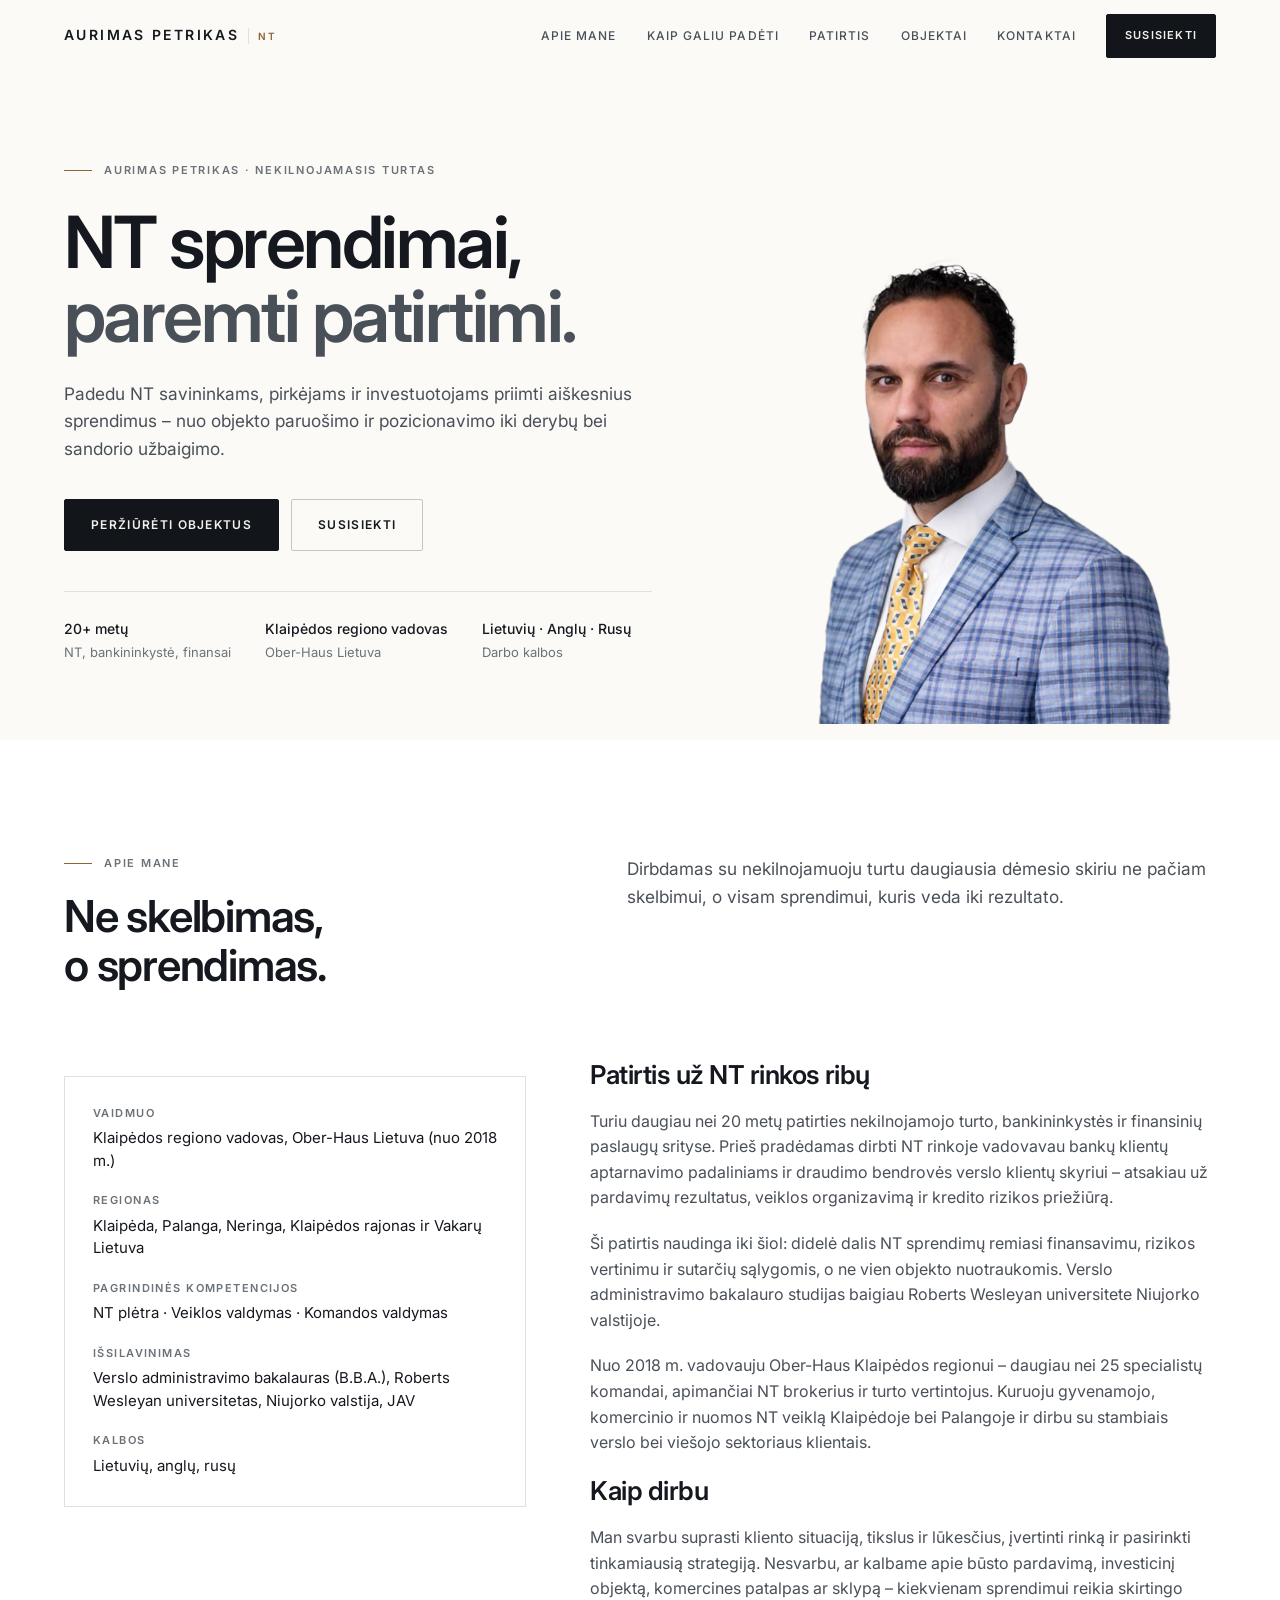
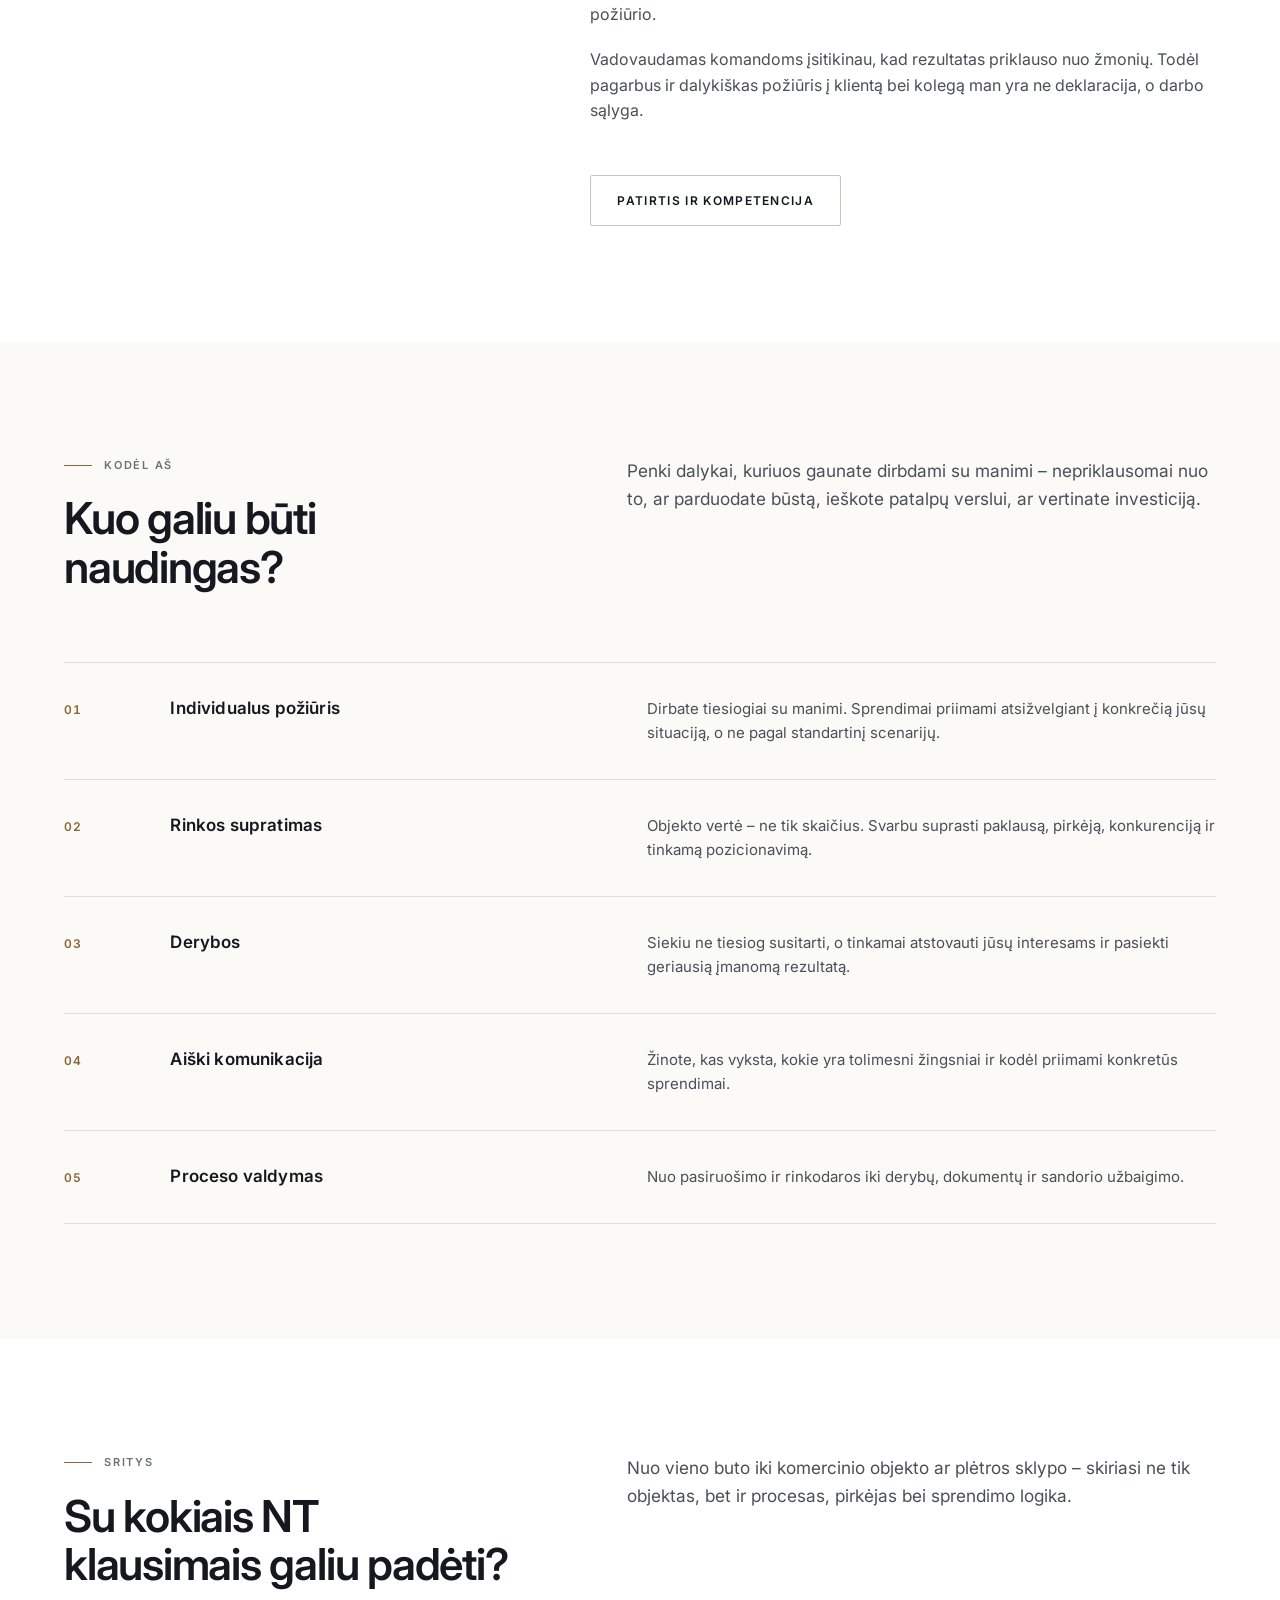
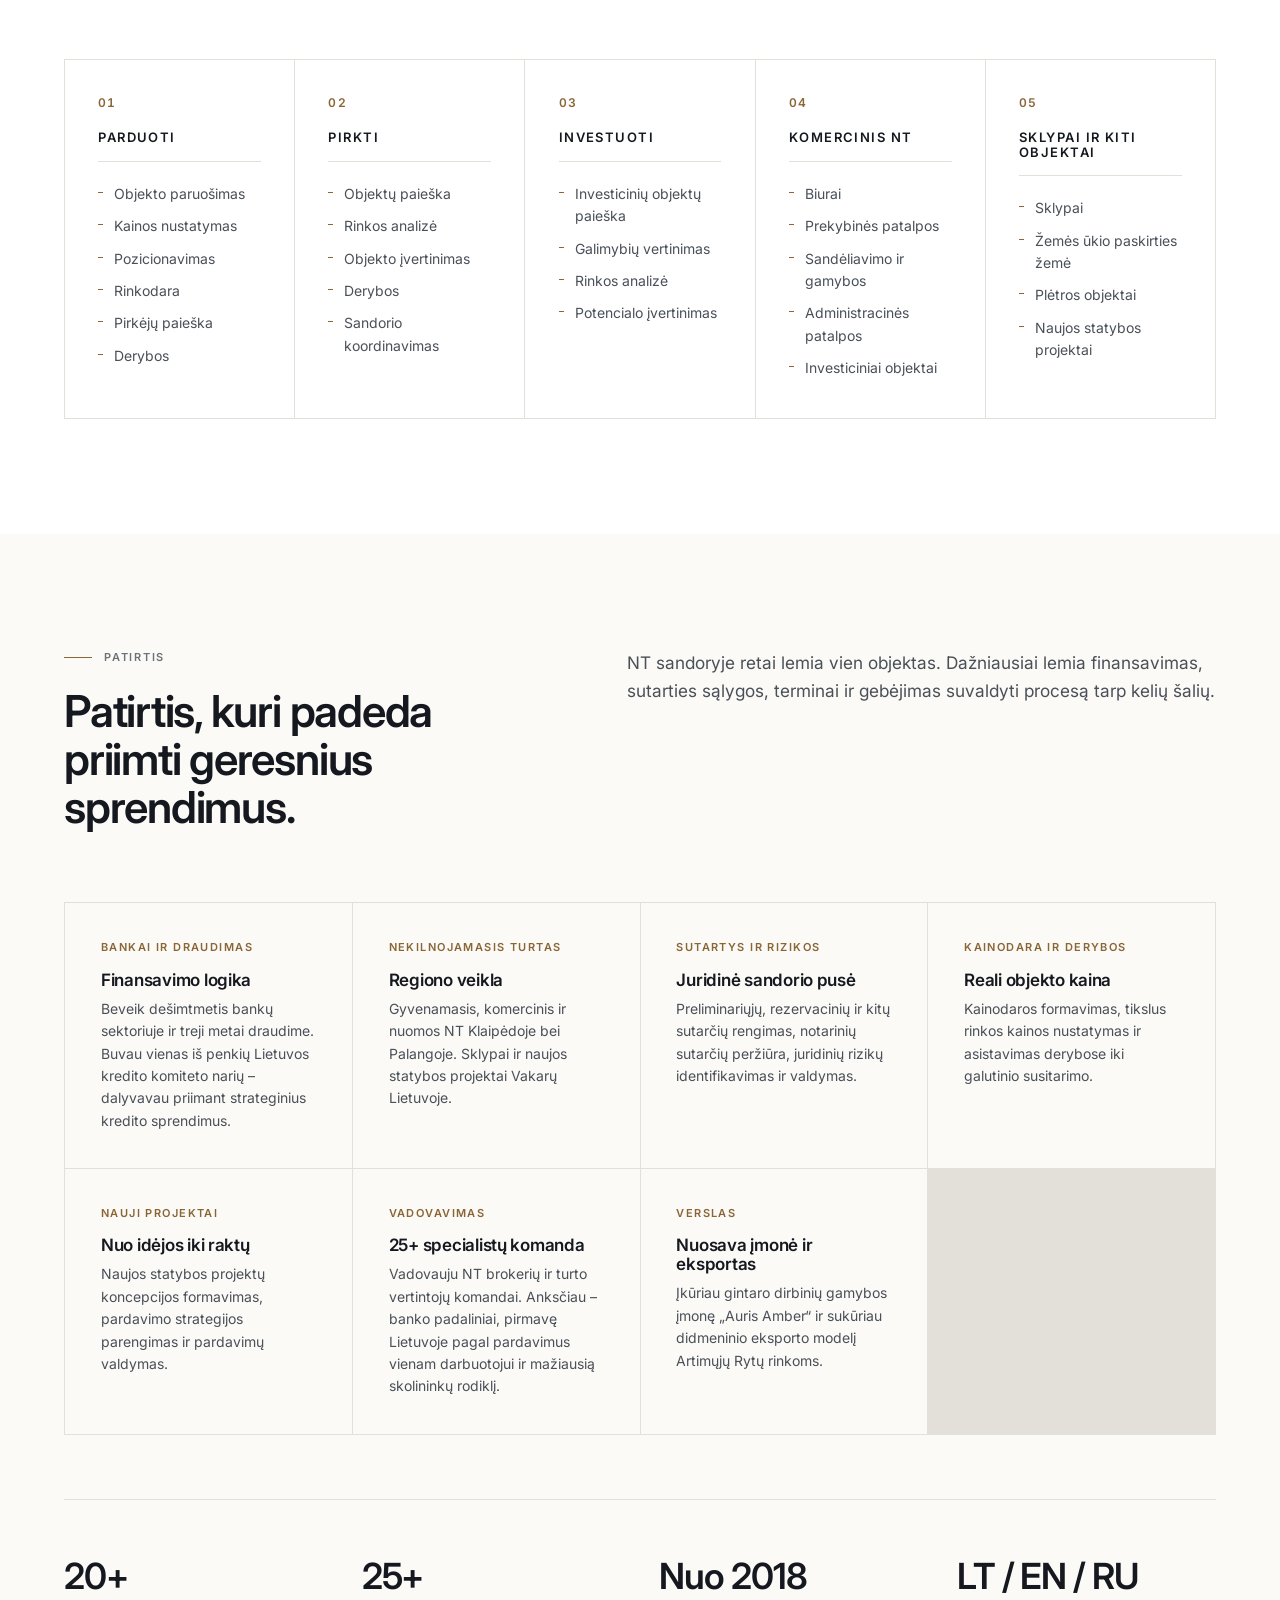
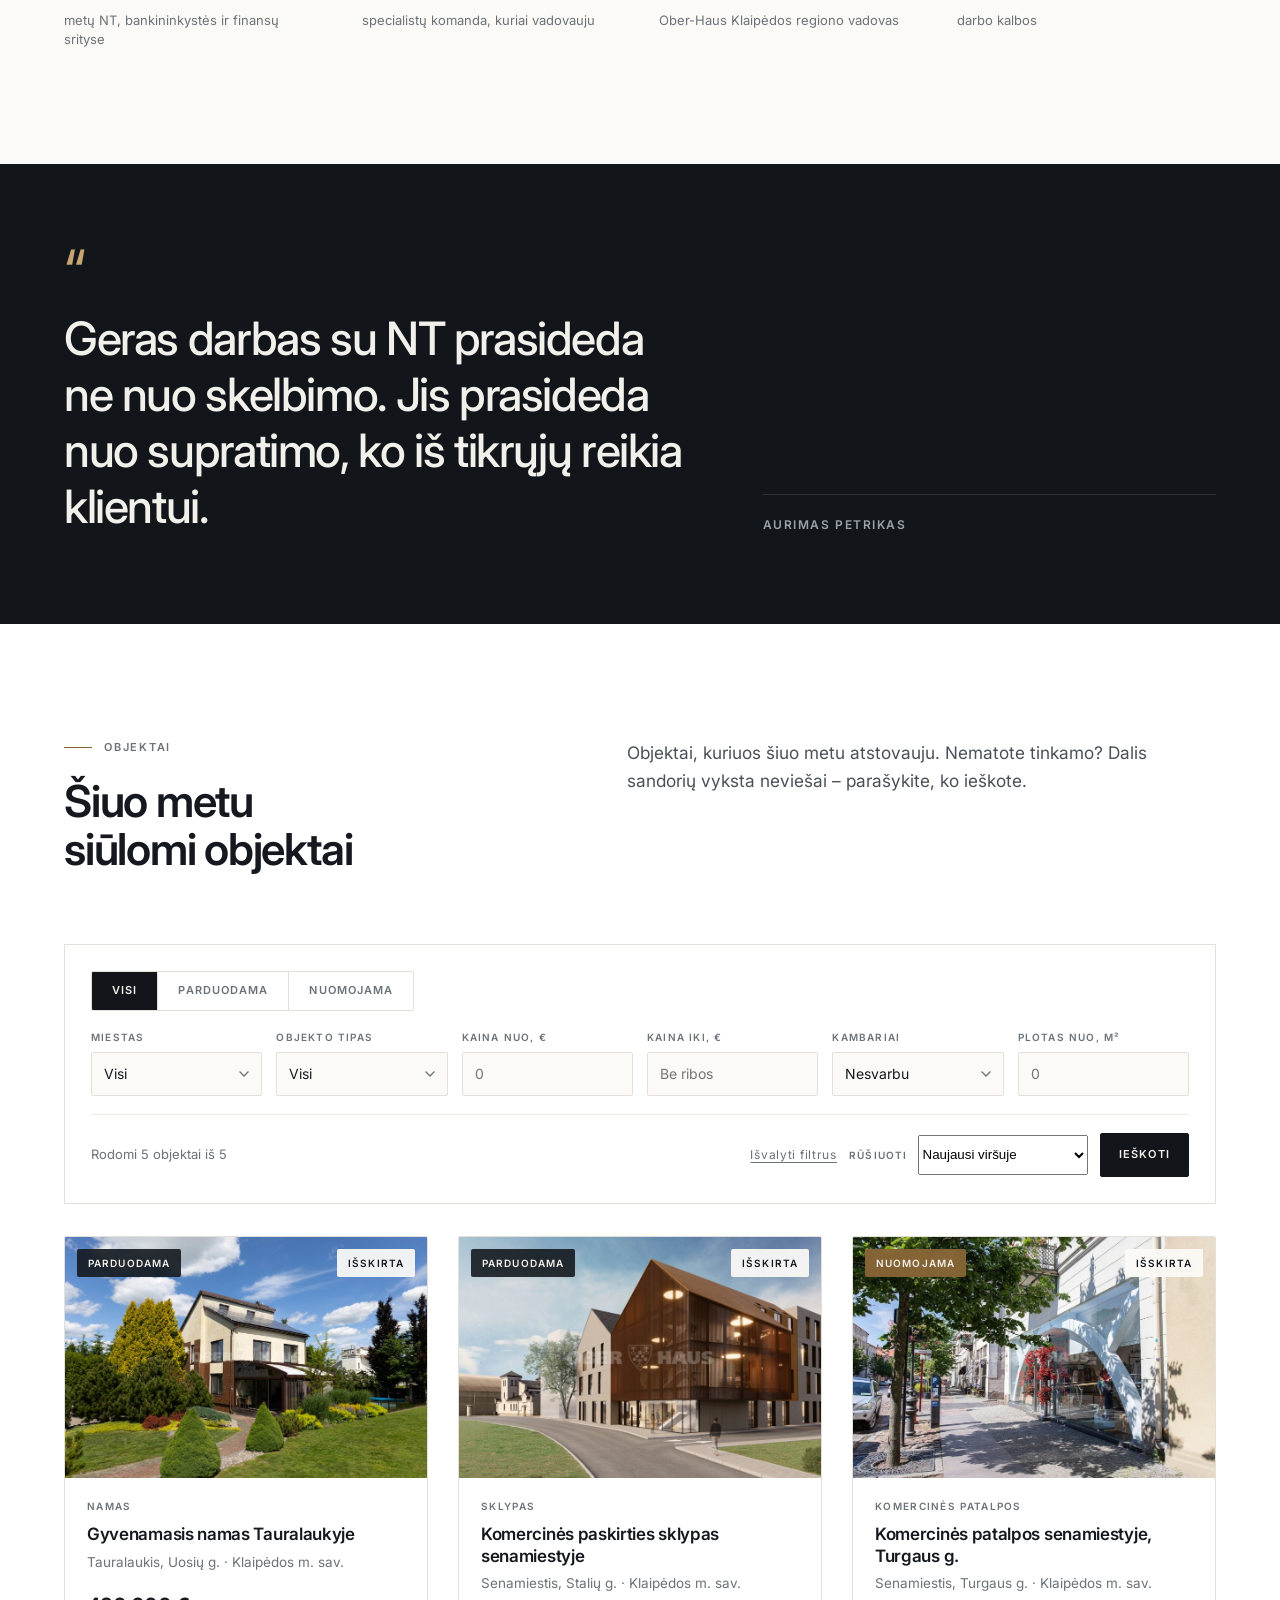
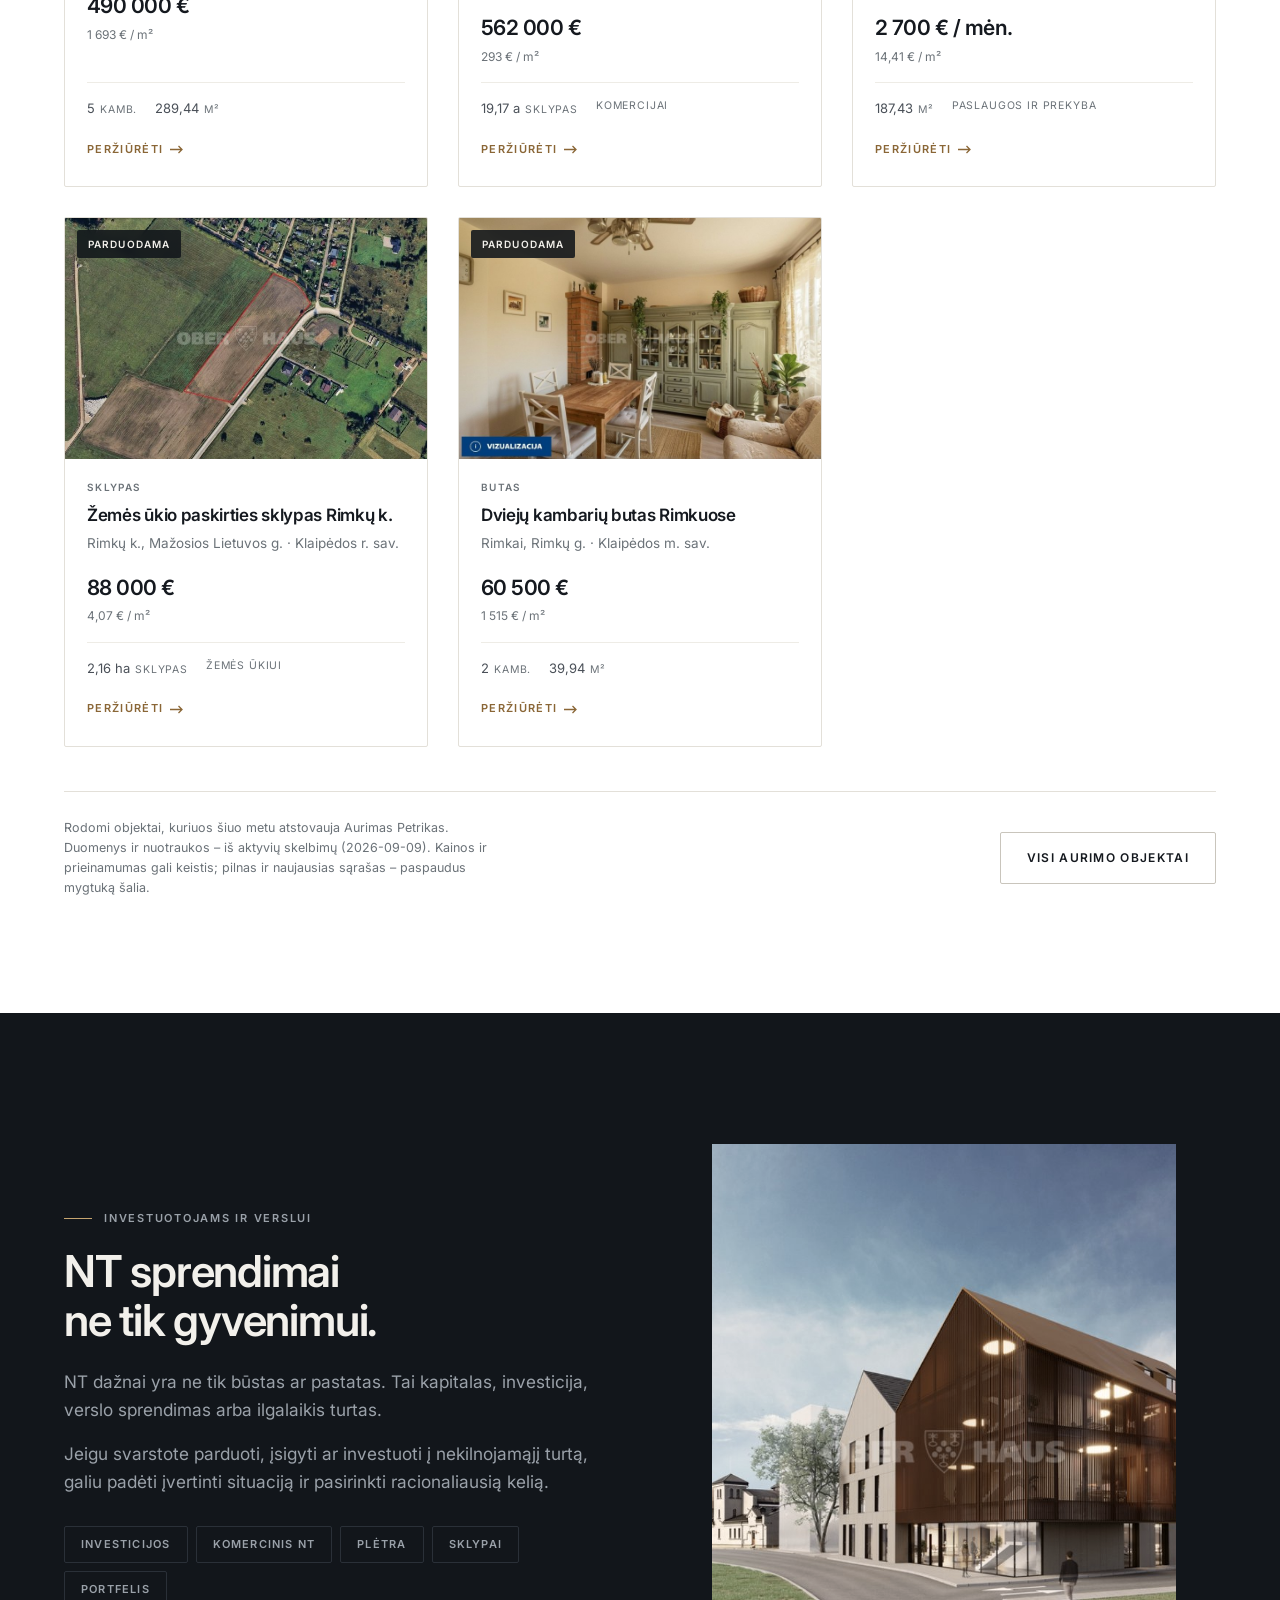
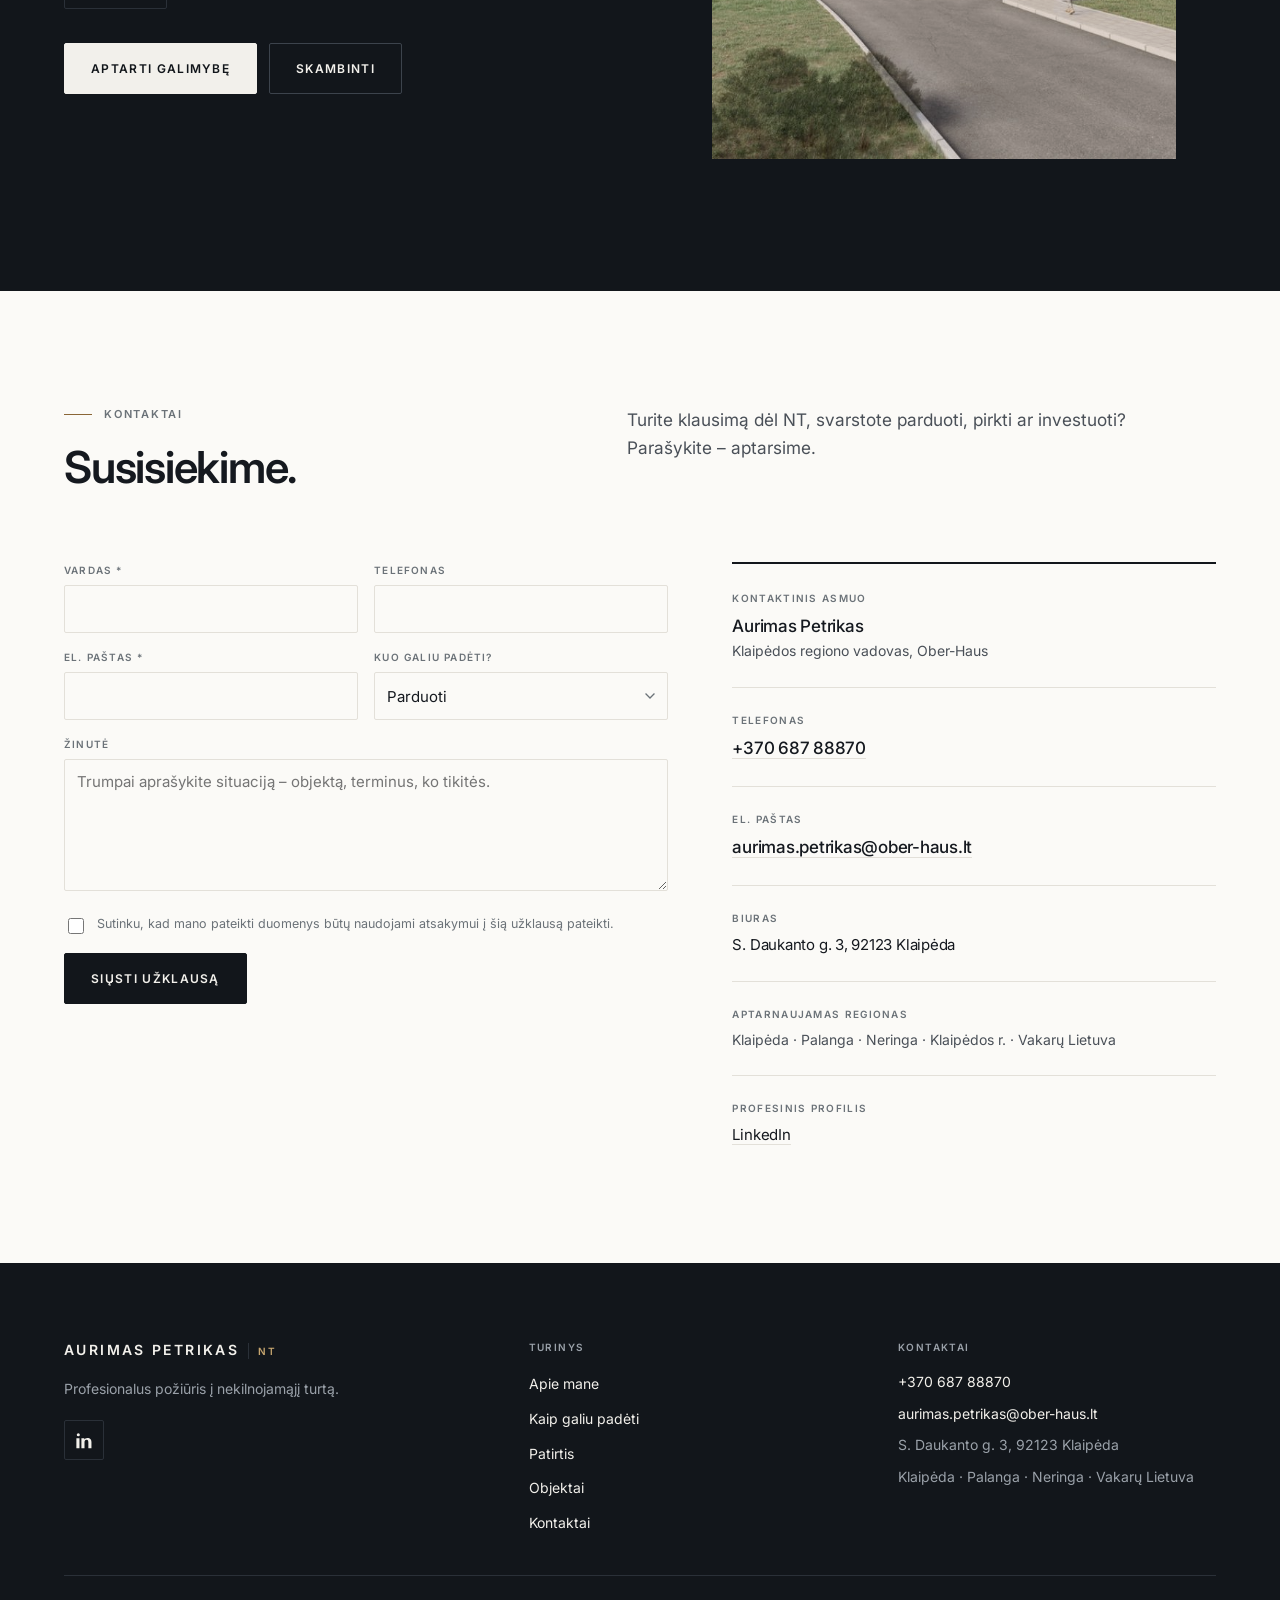
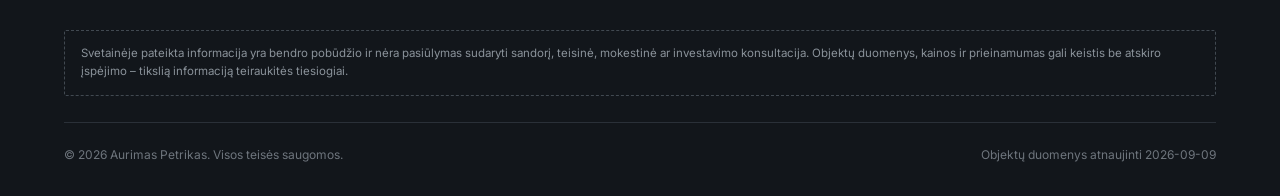
==== commit fb6a8b5c: "Paruosta viesam paleidimui - Neuzpildyti teisines informacijos laukai (PLACEHOLDER) viesai nerodomi;" ====
--- a/index.html
+++ b/index.html
@@ -671,7 +671,9 @@
 
     <!-- ---------- Teisinė informacija ---------- -->
     <div class="legal">
-      <p class="footer__h">Teisinė informacija</p>
+      <!-- Rodoma tik tada, kai data.js yra bent vienas UŽPILDYTAS teisinės
+           informacijos laukas. Neužpildyti (PLACEHOLDER) laukai nerodomi. -->
+      <p class="footer__h" id="legalHead" hidden>Teisinė informacija</p>
       <div class="legal__grid" id="legalGrid"></div>
 
       <div class="legal__links" id="legalLinks"></div>
@@ -680,10 +682,7 @@
         Svetainėje pateikta informacija yra bendro pobūdžio ir nėra pasiūlymas
         sudaryti sandorį, teisinė, mokestinė ar investavimo konsultacija.
         Objektų duomenys, kainos ir prieinamumas gali keistis be atskiro
-        įspėjimo – tikslią informaciją teiraukitės tiesiogiai. Punktai,
-        pažymėti <span class="is-placeholder">brūkšnine linija</span>, yra
-        vietos rezervavimo įrašai ir turi būti pakeisti patvirtintais duomenimis
-        prieš viešą svetainės paleidimą.
+        įspėjimo – tikslią informaciją teiraukitės tiesiogiai.
       </p>
 
       <div class="legal__bar">
--- a/assets/css/style.css
+++ b/assets/css/style.css
@@ -1420,3 +1420,9 @@
 @media (max-width: 620px) {
   .edu__item { grid-template-columns: 1fr; row-gap: 8px; }
 }
+
+/* --- 25. Tuščių teisinės informacijos blokų suskleidimas ------------------ */
+/* Kai teisinės informacijos laukai neužpildyti, jie nerodomi. Šios taisyklės
+   pašalina po jų likusius tarpus ir kabančias linijas. */
+.legal__grid:empty { margin-bottom: 0; }
+.legal__links:empty { display: none; }
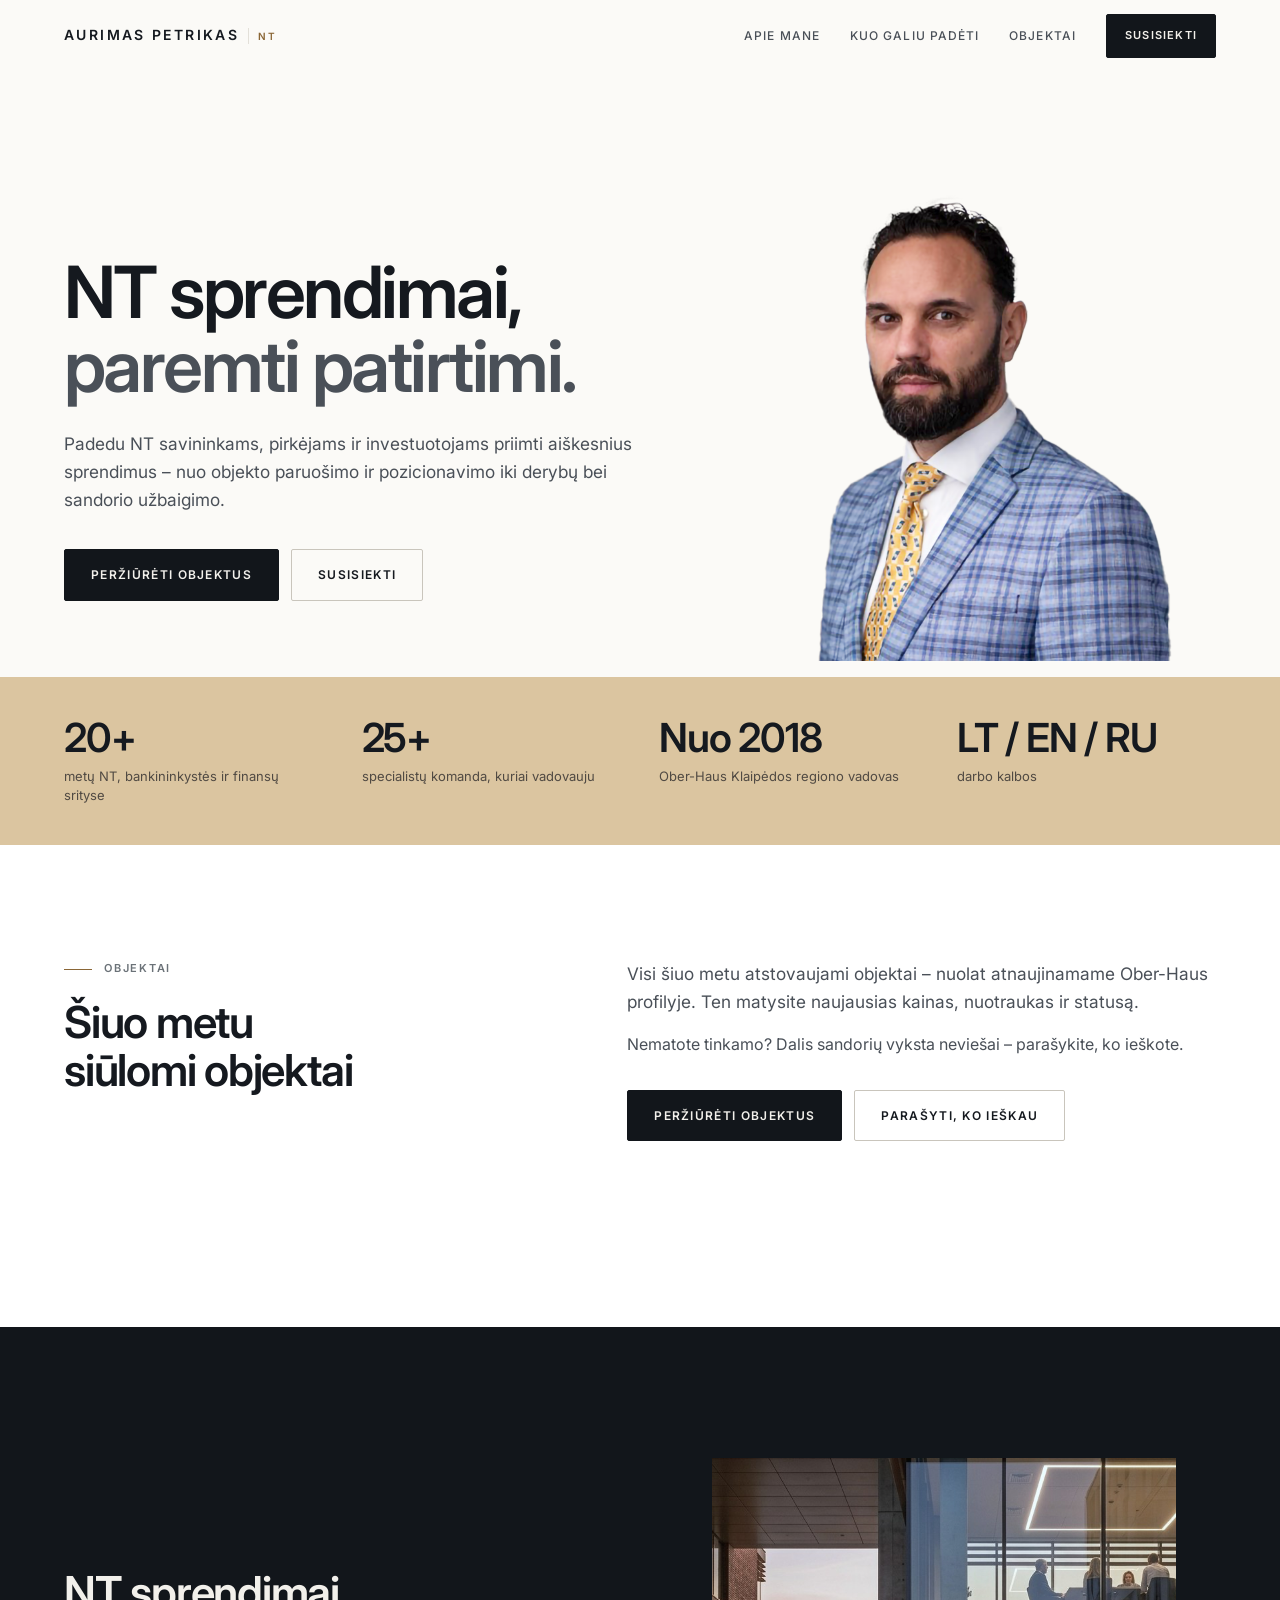
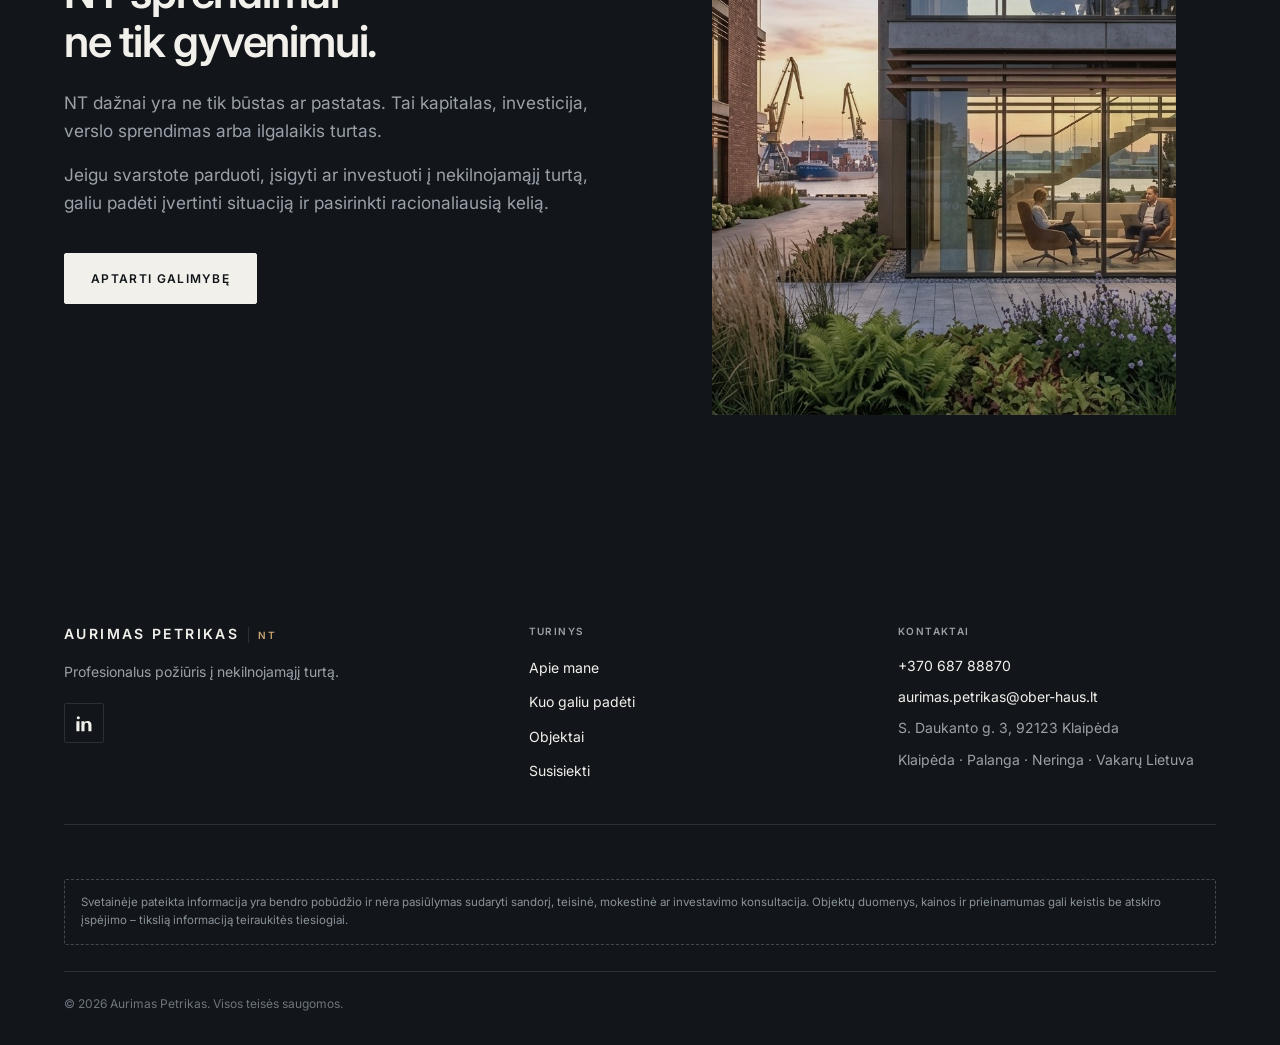
==== commit 4b9ca3c5: "Pertvarkyta i daugiapuslapine svetaine Vietoj vieno slenkamo puslapio - keturi atskiri puslapiai:   " ====
--- a/index.html
+++ b/index.html
@@ -5,17 +5,16 @@
 <meta name="viewport" content="width=device-width, initial-scale=1">
 
 <title>Aurimas Petrikas | Nekilnojamasis turtas Klaipėdoje ir Vakarų Lietuvoje</title>
-<meta name="description" content="Aurimas Petrikas – nekilnojamojo turto ekspertas Klaipėdoje. Būsto, komercinio NT, sklypų ir investicinių objektų pardavimas, nuoma, vertinimas ir derybos Klaipėdos, Palangos, Neringos bei Vakarų Lietuvos regione.">
+<meta name="description" content="Aurimas Petrikas — nekilnojamojo turto ekspertas Klaipėdoje. Būsto, komercinio NT, sklypų ir investicinių objektų pardavimas, nuoma, vertinimas ir derybos Klaipėdos, Palangos, Neringos bei Vakarų Lietuvos regione.">
 <meta name="author" content="Aurimas Petrikas">
 <meta name="robots" content="index, follow">
-<!-- Kai bus tikras domenas, atkomentuoti ir įrašyti jį (be šito geriau
-     nieko, nei nuoroda į neegzistuojantį adresą):
+<!-- Kai bus tikras domenas, atkomentuoti ir įrašyti jį:
 <link rel="canonical" href="https://jusu-domenas.lt/"> -->
 
 <meta property="og:type" content="profile">
 <meta property="og:locale" content="lt_LT">
 <meta property="og:title" content="Aurimas Petrikas | Nekilnojamasis turtas Klaipėdoje">
-<meta property="og:description" content="Padedu NT savininkams, pirkėjams ir investuotojams priimti aiškesnius sprendimus – nuo objekto paruošimo iki sandorio užbaigimo.">
+<meta property="og:description" content="Padedu NT savininkams, pirkėjams ir investuotojams priimti aiškesnius sprendimus — nuo objekto paruošimo iki sandorio užbaigimo.">
 <meta property="og:image" content="assets/img/aurimas-petrikas.png">
 <meta name="twitter:card" content="summary_large_image">
 
@@ -34,8 +33,7 @@
 <!-- ======================= NAVIGACIJA ======================= -->
 <header class="nav" id="nav">
   <div class="nav__inner">
-    <!-- Turint tikrą logotipo failą – pakeisti šio <a> vidų <img> elementu. -->
-    <a class="brand" href="#top" aria-label="Aurimas Petrikas – pradžia">
+    <a class="brand" href="index.html" aria-label="Aurimas Petrikas – pradžia">
       <span class="brand__name">Aurimas Petrikas</span>
       <span class="brand__mark">NT</span>
     </a>
@@ -44,18 +42,16 @@
             aria-expanded="false" aria-controls="navMenu"><span></span></button>
 
     <nav class="nav__menu" id="navMenu" aria-label="Pagrindinė navigacija">
-      <a class="nav__link" href="#apie">Apie mane</a>
-      <a class="nav__link" href="#pagalba">Kaip galiu padėti</a>
-      <a class="nav__link" href="#patirtis">Patirtis</a>
-      <a class="nav__link" href="#objektai">Objektai</a>
-      <a class="nav__link" href="#kontaktai">Kontaktai</a>
-      <a class="btn btn--sm" href="#kontaktai">Susisiekti</a>
+      <a class="nav__link" href="apie-mane.html">Apie mane</a>
+      <a class="nav__link" href="kuo-galiu-padeti.html">Kuo galiu padėti</a>
+      <a class="nav__link js-listings" href="https://www.ober-haus.lt/darbuotoju-kontaktai/aurimas-petrikas/?objektai"
+         target="_blank" rel="noopener">Objektai</a>
+      <a class="btn btn--sm" href="susisiekti.html">Susisiekti</a>
     </nav>
   </div>
 </header>
 
 <main id="turinys">
-<span id="top"></span>
 
 <!-- ======================= HERO ======================= -->
 <section class="section hero">
@@ -63,8 +59,6 @@
     <div class="hero__grid">
 
       <div class="hero__copy">
-        <p class="eyebrow hero__eyebrow">Aurimas Petrikas · Nekilnojamasis turtas</p>
-
         <h1 class="h-display hero__title">
           <span>NT sprendimai,</span>
           <span class="accent-line">paremti patirtimi.</span>
@@ -77,14 +71,9 @@
         </p>
 
         <div class="btn-row hero__cta">
-          <a class="btn" href="#objektai">Peržiūrėti objektus</a>
-          <a class="btn btn--ghost" href="#kontaktai">Susisiekti</a>
-        </div>
-
-        <div class="hero__meta">
-          <div><strong>20+ metų</strong>NT, bankininkystė, finansai</div>
-          <div><strong>Klaipėdos regiono vadovas</strong>Ober-Haus Lietuva</div>
-          <div><strong>Lietuvių · Anglų · Rusų</strong>Darbo kalbos</div>
+          <a class="btn js-listings" href="https://www.ober-haus.lt/darbuotoju-kontaktai/aurimas-petrikas/?objektai"
+             target="_blank" rel="noopener">Peržiūrėti objektus</a>
+          <a class="btn btn--ghost" href="susisiekti.html">Susisiekti</a>
         </div>
       </div>
 
@@ -98,322 +87,26 @@
   </div>
 </section>
 
-<!-- ======================= APIE MANE ======================= -->
-<section class="section section--white" id="apie">
-  <div class="wrap">
-    <div class="sec-head">
-      <div class="sec-head__title">
-        <p class="eyebrow">Apie mane</p>
-        <h2 class="h-section">Ne skelbimas,<br>o sprendimas.</h2>
-      </div>
-      <p class="lede">
-        Dirbdamas su nekilnojamuoju turtu daugiausia dėmesio skiriu ne pačiam
-        skelbimui, o visam sprendimui, kuris veda iki rezultato.
-      </p>
-    </div>
-
-    <div class="about__grid">
-      <aside class="about__aside">
-        <dl class="about__card">
-          <dt>Vaidmuo</dt>
-          <dd>Klaipėdos regiono vadovas, Ober-Haus Lietuva (nuo 2018 m.)</dd>
-          <dt>Regionas</dt>
-          <dd>Klaipėda, Palanga, Neringa, Klaipėdos rajonas ir Vakarų Lietuva</dd>
-          <dt>Pagrindinės kompetencijos</dt>
-          <dd>NT plėtra · Veiklos valdymas · Komandos valdymas</dd>
-          <dt>Išsilavinimas</dt>
-          <dd>Verslo administravimo bakalauras (B.B.A.), Roberts Wesleyan universitetas, Niujorko valstija, JAV</dd>
-          <dt>Kalbos</dt>
-          <dd>Lietuvių, anglų, rusų</dd>
-        </dl>
-      </aside>
-
-      <div class="about__text">
-        <h3 class="h-sub">Patirtis už NT rinkos ribų</h3>
-        <p class="body-text">
-          Turiu daugiau nei 20 metų patirties nekilnojamojo turto,
-          bankininkystės ir finansinių paslaugų srityse. Prieš pradėdamas
-          dirbti NT rinkoje vadovavau bankų klientų aptarnavimo padaliniams
-          ir draudimo bendrovės verslo klientų skyriui – atsakiau už pardavimų
-          rezultatus, veiklos organizavimą ir kredito rizikos priežiūrą.
-        </p>
-        <p class="body-text">
-          Ši patirtis naudinga iki šiol: didelė dalis NT sprendimų remiasi
-          finansavimu, rizikos vertinimu ir sutarčių sąlygomis, o ne vien
-          objekto nuotraukomis. Verslo administravimo bakalauro studijas
-          baigiau Roberts Wesleyan universitete Niujorko valstijoje.
-        </p>
-        <p class="body-text">
-          Nuo 2018 m. vadovauju Ober-Haus Klaipėdos regionui – daugiau nei
-          25 specialistų komandai, apimančiai NT brokerius ir turto
-          vertintojus. Kuruoju gyvenamojo, komercinio ir nuomos NT veiklą
-          Klaipėdoje bei Palangoje ir dirbu su stambiais verslo bei viešojo
-          sektoriaus klientais.
-        </p>
-
-        <h3 class="h-sub">Kaip dirbu</h3>
-        <p class="body-text">
-          Man svarbu suprasti kliento situaciją, tikslus ir lūkesčius, įvertinti
-          rinką ir pasirinkti tinkamiausią strategiją. Nesvarbu, ar kalbame apie
-          būsto pardavimą, investicinį objektą, komercines patalpas ar sklypą –
-          kiekvienam sprendimui reikia skirtingo požiūrio.
-        </p>
-        <p class="body-text">
-          Vadovaudamas komandoms įsitikinau, kad rezultatas priklauso nuo žmonių.
-          Todėl pagarbus ir dalykiškas požiūris į klientą bei kolegą man yra ne
-          deklaracija, o darbo sąlyga.
-        </p>
-
-        <div class="btn-row mt-l">
-          <a class="btn btn--ghost" href="#patirtis">Patirtis ir kompetencija</a>
-        </div>
-      </div>
-    </div>
-  </div>
-</section>
-
-<!-- ======================= KUO GALIU BŪTI NAUDINGAS ======================= -->
-<section class="section" id="nauda">
-  <div class="wrap">
-    <div class="sec-head">
-      <div class="sec-head__title">
-        <p class="eyebrow">Kodėl aš</p>
-        <h2 class="h-section">Kuo galiu būti<br>naudingas?</h2>
-      </div>
-      <p class="lede">
-        Penki dalykai, kuriuos gaunate dirbdami su manimi – nepriklausomai nuo to,
-        ar parduodate būstą, ieškote patalpų verslui, ar vertinate investiciją.
-      </p>
-    </div>
-
-    <div class="stack">
-      <div class="stack__item reveal">
-        <span class="num">01</span>
-        <h3 class="stack__title">Individualus požiūris</h3>
-        <p class="stack__body">
-          Dirbate tiesiogiai su manimi. Sprendimai priimami atsižvelgiant į
-          konkrečią jūsų situaciją, o ne pagal standartinį scenarijų.
-        </p>
-      </div>
-      <div class="stack__item reveal">
-        <span class="num">02</span>
-        <h3 class="stack__title">Rinkos supratimas</h3>
-        <p class="stack__body">
-          Objekto vertė – ne tik skaičius. Svarbu suprasti paklausą, pirkėją,
-          konkurenciją ir tinkamą pozicionavimą.
-        </p>
-      </div>
-      <div class="stack__item reveal">
-        <span class="num">03</span>
-        <h3 class="stack__title">Derybos</h3>
-        <p class="stack__body">
-          Siekiu ne tiesiog susitarti, o tinkamai atstovauti jūsų interesams ir
-          pasiekti geriausią įmanomą rezultatą.
-        </p>
-      </div>
-      <div class="stack__item reveal">
-        <span class="num">04</span>
-        <h3 class="stack__title">Aiški komunikacija</h3>
-        <p class="stack__body">
-          Žinote, kas vyksta, kokie yra tolimesni žingsniai ir kodėl priimami
-          konkretūs sprendimai.
-        </p>
-      </div>
-      <div class="stack__item reveal">
-        <span class="num">05</span>
-        <h3 class="stack__title">Proceso valdymas</h3>
-        <p class="stack__body">
-          Nuo pasiruošimo ir rinkodaros iki derybų, dokumentų ir sandorio
-          užbaigimo.
-        </p>
-      </div>
-    </div>
-  </div>
-</section>
-
-<!-- ======================= KAIP GALIU PADĖTI ======================= -->
-<section class="section section--white" id="pagalba">
-  <div class="wrap">
-    <div class="sec-head">
-      <div class="sec-head__title">
-        <p class="eyebrow">Sritys</p>
-        <h2 class="h-section">Su kokiais NT<br>klausimais galiu padėti?</h2>
-      </div>
-      <p class="lede">
-        Nuo vieno buto iki komercinio objekto ar plėtros sklypo – skiriasi ne tik
-        objektas, bet ir procesas, pirkėjas bei sprendimo logika.
-      </p>
-    </div>
-
-    <div class="services">
-      <article class="service reveal">
-        <span class="num service__num">01</span>
-        <h3 class="service__title">Parduoti</h3>
-        <ul>
-          <li>Objekto paruošimas</li>
-          <li>Kainos nustatymas</li>
-          <li>Pozicionavimas</li>
-          <li>Rinkodara</li>
-          <li>Pirkėjų paieška</li>
-          <li>Derybos</li>
-        </ul>
-      </article>
-      <article class="service reveal">
-        <span class="num service__num">02</span>
-        <h3 class="service__title">Pirkti</h3>
-        <ul>
-          <li>Objektų paieška</li>
-          <li>Rinkos analizė</li>
-          <li>Objekto įvertinimas</li>
-          <li>Derybos</li>
-          <li>Sandorio koordinavimas</li>
-        </ul>
-      </article>
-      <article class="service reveal">
-        <span class="num service__num">03</span>
-        <h3 class="service__title">Investuoti</h3>
-        <ul>
-          <li>Investicinių objektų paieška</li>
-          <li>Galimybių vertinimas</li>
-          <li>Rinkos analizė</li>
-          <li>Potencialo įvertinimas</li>
-        </ul>
-      </article>
-      <article class="service reveal">
-        <span class="num service__num">04</span>
-        <h3 class="service__title">Komercinis NT</h3>
-        <ul>
-          <li>Biurai</li>
-          <li>Prekybinės patalpos</li>
-          <li>Sandėliavimo ir gamybos</li>
-          <li>Administracinės patalpos</li>
-          <li>Investiciniai objektai</li>
-        </ul>
-      </article>
-      <article class="service reveal">
-        <span class="num service__num">05</span>
-        <h3 class="service__title">Sklypai ir kiti objektai</h3>
-        <ul>
-          <li>Sklypai</li>
-          <li>Žemės ūkio paskirties žemė</li>
-          <li>Plėtros objektai</li>
-          <li>Naujos statybos projektai</li>
-        </ul>
-      </article>
-    </div>
-  </div>
-</section>
-
-<!-- ======================= PATIRTIS IR KOMPETENCIJA ======================= -->
-<section class="section" id="patirtis">
-  <div class="wrap">
-    <div class="sec-head">
-      <div class="sec-head__title">
-        <p class="eyebrow">Patirtis</p>
-        <h2 class="h-section">Patirtis, kuri padeda<br>priimti geresnius sprendimus.</h2>
-      </div>
-      <p class="lede">
-        NT sandoryje retai lemia vien objektas. Dažniausiai lemia finansavimas,
-        sutarties sąlygos, terminai ir gebėjimas suvaldyti procesą tarp kelių
-        šalių.
-      </p>
-    </div>
-
-    <div class="exp-grid">
-      <article class="exp reveal">
-        <p class="exp__k">Bankai ir draudimas</p>
-        <h3 class="exp__t">Finansavimo logika</h3>
-        <p class="exp__d">
-          Beveik dešimtmetis bankų sektoriuje ir treji metai draudime. Buvau
-          vienas iš penkių Lietuvos kredito komiteto narių – dalyvavau
-          priimant strateginius kredito sprendimus.
-        </p>
-      </article>
-      <article class="exp reveal">
-        <p class="exp__k">Nekilnojamasis turtas</p>
-        <h3 class="exp__t">Regiono veikla</h3>
-        <p class="exp__d">
-          Gyvenamasis, komercinis ir nuomos NT Klaipėdoje bei Palangoje.
-          Sklypai ir naujos statybos projektai Vakarų Lietuvoje.
-        </p>
-      </article>
-      <article class="exp reveal">
-        <p class="exp__k">Sutartys ir rizikos</p>
-        <h3 class="exp__t">Juridinė sandorio pusė</h3>
-        <p class="exp__d">
-          Preliminariųjų, rezervacinių ir kitų sutarčių rengimas, notarinių
-          sutarčių peržiūra, juridinių rizikų identifikavimas ir valdymas.
-        </p>
-      </article>
-      <article class="exp reveal">
-        <p class="exp__k">Kainodara ir derybos</p>
-        <h3 class="exp__t">Reali objekto kaina</h3>
-        <p class="exp__d">
-          Kainodaros formavimas, tikslus rinkos kainos nustatymas ir asistavimas
-          derybose iki galutinio susitarimo.
-        </p>
-      </article>
-      <article class="exp reveal">
-        <p class="exp__k">Nauji projektai</p>
-        <h3 class="exp__t">Nuo idėjos iki raktų</h3>
-        <p class="exp__d">
-          Naujos statybos projektų koncepcijos formavimas, pardavimo strategijos
-          parengimas ir pardavimų valdymas.
-        </p>
-      </article>
-      <article class="exp reveal">
-        <p class="exp__k">Vadovavimas</p>
-        <h3 class="exp__t">25+ specialistų komanda</h3>
-        <p class="exp__d">
-          Vadovauju NT brokerių ir turto vertintojų komandai. Anksčiau –
-          banko padaliniai, pirmavę Lietuvoje pagal pardavimus vienam
-          darbuotojui ir mažiausią skolininkų rodiklį.
-        </p>
-      </article>
-      <article class="exp reveal">
-        <p class="exp__k">Verslas</p>
-        <h3 class="exp__t">Nuosava įmonė ir eksportas</h3>
-        <p class="exp__d">
-          Įkūriau gintaro dirbinių gamybos įmonę „Auris Amber“ ir sukūriau
-          didmeninio eksporto modelį Artimųjų Rytų rinkoms.
-        </p>
-      </article>
-    </div>
-
-    <div class="facts">
-      <div class="fact">
-        <p class="fact__v">20+</p>
-        <p class="fact__l">metų NT, bankininkystės ir finansų srityse</p>
-      </div>
-      <div class="fact">
-        <p class="fact__v">25+</p>
-        <p class="fact__l">specialistų komanda, kuriai vadovauju</p>
-      </div>
-      <div class="fact">
-        <p class="fact__v">Nuo 2018</p>
-        <p class="fact__l">Ober-Haus Klaipėdos regiono vadovas</p>
-      </div>
-      <div class="fact">
-        <p class="fact__v">LT / EN / RU</p>
-        <p class="fact__l">darbo kalbos</p>
-      </div>
-    </div>
-
-  </div>
-</section>
-
-<!-- ======================= CITATA ======================= -->
-<section class="section section--ink section--tight quote-sec">
-  <div class="wrap">
-    <div class="quote__wrap">
-      <div>
-        <span class="quote__mark" aria-hidden="true">&ldquo;</span>
-        <blockquote class="quote">
-          Geras darbas su NT prasideda ne nuo skelbimo. Jis prasideda nuo
-          supratimo, ko iš tikrųjų reikia klientui.
-        </blockquote>
-      </div>
-      <p class="quote__by">Aurimas Petrikas</p>
+<!-- ======================= SKAIČIŲ JUOSTA ======================= -->
+<section class="band" aria-label="Patirtis skaičiais">
+  <div class="wrap">
+    <div class="band__grid">
+      <div class="band__item">
+        <p class="band__v">20+</p>
+        <p class="band__l">metų NT, bankininkystės ir finansų srityse</p>
+      </div>
+      <div class="band__item">
+        <p class="band__v">25+</p>
+        <p class="band__l">specialistų komanda, kuriai vadovauju</p>
+      </div>
+      <div class="band__item">
+        <p class="band__v">Nuo 2018</p>
+        <p class="band__l">Ober-Haus Klaipėdos regiono vadovas</p>
+      </div>
+      <div class="band__item">
+        <p class="band__v">LT / EN / RU</p>
+        <p class="band__l">darbo kalbos</p>
+      </div>
     </div>
   </div>
 </section>
@@ -426,77 +119,21 @@
         <p class="eyebrow">Objektai</p>
         <h2 class="h-section">Šiuo metu<br>siūlomi objektai</h2>
       </div>
-      <p class="lede">
-        Objektai, kuriuos šiuo metu atstovauju. Nematote tinkamo? Dalis sandorių
-        vyksta neviešai – parašykite, ko ieškote.
-      </p>
-    </div>
-
-    <!-- ---------- Paieška ---------- -->
-    <form class="filters" id="filters" role="search" aria-label="Objektų paieška">
-      <div class="seg" role="group" aria-label="Sandorio tipas">
-        <button type="button" data-status="visi" aria-pressed="true">Visi</button>
-        <button type="button" data-status="parduodama" aria-pressed="false">Parduodama</button>
-        <button type="button" data-status="nuomojama" aria-pressed="false">Nuomojama</button>
-      </div>
-
-      <div class="filters__grid">
-        <div class="field">
-          <label for="f-city">Miestas</label>
-          <select id="f-city"><option value="">Visi</option></select>
+      <div>
+        <p class="lede">
+          Visi šiuo metu atstovaujami objektai – nuolat atnaujinamame Ober-Haus
+          profilyje. Ten matysite naujausias kainas, nuotraukas ir statusą.
+        </p>
+        <p class="body-text" style="margin-top:16px">
+          Nematote tinkamo? Dalis sandorių vyksta neviešai – parašykite, ko
+          ieškote.
+        </p>
+        <div class="btn-row" style="margin-top:32px">
+          <a class="btn js-listings" href="https://www.ober-haus.lt/darbuotoju-kontaktai/aurimas-petrikas/?objektai"
+             target="_blank" rel="noopener">Peržiūrėti objektus</a>
+          <a class="btn btn--ghost" href="susisiekti.html">Parašyti, ko ieškau</a>
         </div>
-        <div class="field">
-          <label for="f-type">Objekto tipas</label>
-          <select id="f-type"><option value="">Visi</option></select>
-        </div>
-        <div class="field">
-          <label for="f-min">Kaina nuo, €</label>
-          <input id="f-min" type="number" min="0" step="1000" inputmode="numeric" placeholder="0">
-        </div>
-        <div class="field">
-          <label for="f-max">Kaina iki, €</label>
-          <input id="f-max" type="number" min="0" step="1000" inputmode="numeric" placeholder="Be ribos">
-        </div>
-        <div class="field">
-          <label for="f-rooms">Kambariai</label>
-          <select id="f-rooms">
-            <option value="">Nesvarbu</option>
-            <option value="1">1+</option>
-            <option value="2">2+</option>
-            <option value="3">3+</option>
-            <option value="4">4+</option>
-            <option value="5">5+</option>
-          </select>
-        </div>
-        <div class="field">
-          <label for="f-area">Plotas nuo, m²</label>
-          <input id="f-area" type="number" min="0" step="10" inputmode="numeric" placeholder="0">
-        </div>
-      </div>
-
-      <div class="filters__actions">
-        <p class="filters__count" id="count" aria-live="polite"></p>
-        <button class="btn-reset" type="reset" id="reset">Išvalyti filtrus</button>
-        <div class="sort-inline">
-          <label for="f-sort">Rūšiuoti</label>
-          <select id="f-sort">
-            <option value="naujausi">Naujausi viršuje</option>
-            <option value="pigiausi">Pigiausi viršuje</option>
-            <option value="brangiausi">Brangiausi viršuje</option>
-          </select>
-        </div>
-        <button class="btn btn--sm" type="submit">Ieškoti</button>
-      </div>
-    </form>
-
-    <!-- ---------- Tinklelis ---------- -->
-    <div class="grid-props" id="grid"></div>
-
-    <div class="props__foot">
-      <p class="props__note" id="propsNote"></p>
-      <a class="btn btn--ghost" id="allListings" href="#" target="_blank" rel="noopener">
-        Visi Aurimo objektai
-      </a>
+      </div>
     </div>
   </div>
 </section>
@@ -506,9 +143,8 @@
   <div class="wrap">
     <div class="inv__grid">
       <div>
-        <p class="eyebrow">Investuotojams ir verslui</p>
-        <h2 class="h-section" style="margin:20px 0 24px">NT sprendimai<br>ne tik gyvenimui.</h2>
-        <p class="lede">
+        <h2 class="h-section">NT sprendimai<br>ne tik gyvenimui.</h2>
+        <p class="lede" style="margin-top:24px">
           NT dažnai yra ne tik būstas ar pastatas. Tai kapitalas, investicija,
           verslo sprendimas arba ilgalaikis turtas.
         </p>
@@ -517,122 +153,16 @@
           galiu padėti įvertinti situaciją ir pasirinkti racionaliausią kelią.
         </p>
 
-        <div class="inv__tags">
-          <span>Investicijos</span>
-          <span>Komercinis NT</span>
-          <span>Plėtra</span>
-          <span>Sklypai</span>
-          <span>Portfelis</span>
+        <div class="btn-row" style="margin-top:36px">
+          <a class="btn btn--on-ink" href="susisiekti.html">Aptarti galimybę</a>
         </div>
-
-        <div class="btn-row">
-          <a class="btn btn--on-ink" href="#kontaktai">Aptarti galimybę</a>
-          <a class="btn btn--ghost-ink" id="invCall" href="#">Skambinti</a>
-        </div>
       </div>
 
       <figure class="inv__media">
-        <img src="assets/img/objektai/sklypas-senamiestis-1.jpeg"
-             loading="lazy" decoding="async" width="820" height="615"
-             alt="Komercinės paskirties plėtros objektas Klaipėdos senamiestyje">
+        <img src="assets/img/klaipeda-uostas-biurai.jpg"
+             loading="lazy" decoding="async" width="1282" height="832"
+             alt="Šiuolaikinis biurų pastatas prie uosto krantinės vakarėjant">
       </figure>
-    </div>
-  </div>
-</section>
-
-<!-- ======================= KONTAKTAI ======================= -->
-<section class="section" id="kontaktai">
-  <div class="wrap">
-    <div class="sec-head">
-      <div class="sec-head__title">
-        <p class="eyebrow">Kontaktai</p>
-        <h2 class="h-section">Susisiekime.</h2>
-      </div>
-      <p class="lede">
-        Turite klausimą dėl NT, svarstote parduoti, pirkti ar investuoti?
-        Parašykite – aptarsime.
-      </p>
-    </div>
-
-    <div class="contact__grid">
-      <form class="form" id="contactForm" novalidate>
-        <div class="form__row">
-          <div class="field">
-            <label for="c-name">Vardas *</label>
-            <input id="c-name" name="vardas" type="text" autocomplete="name" required>
-          </div>
-          <div class="field">
-            <label for="c-phone">Telefonas</label>
-            <input id="c-phone" name="telefonas" type="tel" autocomplete="tel">
-          </div>
-        </div>
-
-        <div class="form__row">
-          <div class="field">
-            <label for="c-email">El. paštas *</label>
-            <input id="c-email" name="elpastas" type="email" autocomplete="email" required>
-          </div>
-          <div class="field">
-            <label for="c-topic">Kuo galiu padėti?</label>
-            <select id="c-topic" name="tema">
-              <option>Parduoti</option>
-              <option>Pirkti</option>
-              <option>Investuoti</option>
-              <option>Komercinis NT</option>
-              <option>Sklypas</option>
-              <option>Kita</option>
-            </select>
-          </div>
-        </div>
-
-        <div class="field">
-          <label for="c-msg">Žinutė</label>
-          <textarea id="c-msg" name="zinute"
-                    placeholder="Trumpai aprašykite situaciją – objektą, terminus, ko tikitės."></textarea>
-        </div>
-
-        <label class="consent">
-          <input type="checkbox" id="c-consent" required>
-          <span>Sutinku, kad mano pateikti duomenys būtų naudojami atsakymui į šią
-          užklausą pateikti.</span>
-        </label>
-
-        <p class="form__status" id="formStatus" hidden role="status"></p>
-
-        <div class="btn-row">
-          <button class="btn" type="submit">Siųsti užklausą</button>
-        </div>
-      </form>
-
-      <aside class="contact__info">
-        <div class="contact__block">
-          <p class="contact__k">Kontaktinis asmuo</p>
-          <p class="contact__v">Aurimas Petrikas</p>
-          <p class="contact__small">Klaipėdos regiono vadovas, Ober-Haus</p>
-        </div>
-        <div class="contact__block">
-          <p class="contact__k">Telefonas</p>
-          <p class="contact__v"><a id="cPhone" href="#">+370 687 88870</a></p>
-        </div>
-        <div class="contact__block">
-          <p class="contact__k">El. paštas</p>
-          <p class="contact__v"><a id="cEmail" href="#">aurimas.petrikas@ober-haus.lt</a></p>
-        </div>
-        <div class="contact__block">
-          <p class="contact__k">Biuras</p>
-          <p class="contact__v" style="font-size:15px;font-weight:400">S. Daukanto g. 3, 92123 Klaipėda</p>
-        </div>
-        <div class="contact__block">
-          <p class="contact__k">Aptarnaujamas regionas</p>
-          <p class="contact__small">Klaipėda · Palanga · Neringa · Klaipėdos r. · Vakarų Lietuva</p>
-        </div>
-        <div class="contact__block">
-          <p class="contact__k">Profesinis profilis</p>
-          <p class="contact__v" style="font-size:15px;font-weight:400">
-            <a id="cLinkedin" href="#" target="_blank" rel="noopener">LinkedIn</a>
-          </p>
-        </div>
-      </aside>
     </div>
   </div>
 </section>
@@ -655,11 +185,11 @@
       <div>
         <p class="footer__h">Turinys</p>
         <ul class="footer__nav">
-          <li><a href="#apie">Apie mane</a></li>
-          <li><a href="#pagalba">Kaip galiu padėti</a></li>
-          <li><a href="#patirtis">Patirtis</a></li>
-          <li><a href="#objektai">Objektai</a></li>
-          <li><a href="#kontaktai">Kontaktai</a></li>
+          <li><a href="apie-mane.html">Apie mane</a></li>
+          <li><a href="kuo-galiu-padeti.html">Kuo galiu padėti</a></li>
+          <li><a class="js-listings" href="https://www.ober-haus.lt/darbuotoju-kontaktai/aurimas-petrikas/?objektai"
+                 target="_blank" rel="noopener">Objektai</a></li>
+          <li><a href="susisiekti.html">Susisiekti</a></li>
         </ul>
       </div>
 
@@ -669,13 +199,9 @@
       </div>
     </div>
 
-    <!-- ---------- Teisinė informacija ---------- -->
     <div class="legal">
-      <!-- Rodoma tik tada, kai data.js yra bent vienas UŽPILDYTAS teisinės
-           informacijos laukas. Neužpildyti (PLACEHOLDER) laukai nerodomi. -->
       <p class="footer__h" id="legalHead" hidden>Teisinė informacija</p>
       <div class="legal__grid" id="legalGrid"></div>
-
       <div class="legal__links" id="legalLinks"></div>
 
       <p class="disclaimer">
@@ -687,31 +213,15 @@
 
       <div class="legal__bar">
         <span>&copy; <span id="year">2026</span> Aurimas Petrikas. Visos teisės saugomos.</span>
-        <span id="snapshot"></span>
       </div>
     </div>
   </div>
 </footer>
-
-<!-- ======================= OBJEKTO MODALAS ======================= -->
-<div class="modal" id="modal" role="dialog" aria-modal="true" aria-labelledby="mTitle" hidden>
-  <div class="modal__scrim" data-close></div>
-  <div class="modal__panel">
-    <button class="modal__close" type="button" data-close aria-label="Uždaryti">
-      <svg width="15" height="15" viewBox="0 0 15 15" fill="none" aria-hidden="true">
-        <path d="M1 1l13 13M14 1L1 14" stroke="currentColor" stroke-width="1.4"/>
-      </svg>
-    </button>
-    <div id="modalContent"></div>
-  </div>
-</div>
 
 <script src="assets/js/data.js"></script>
 <script src="assets/js/main.js"></script>
 
-<!-- ======================= STRUKTŪRINIAI DUOMENYS =======================
-     Tik patikrinti, viešai skelbiami faktai. Licencijų, sandorių skaičių ar
-     kitų nepatvirtintų teiginių čia dėti negalima. -->
+<!-- Struktūriniai duomenys – tik patikrinti, viešai skelbiami faktai. -->
 <script type="application/ld+json">
 {
   "@context": "https://schema.org",
--- a/assets/css/style.css
+++ b/assets/css/style.css
@@ -27,6 +27,9 @@
   /* Akcentas – prislopintas bronzos tonas, naudojamas taupiai */
   --accent:     #8A6636;
   --accent-ink: #C6A56F;
+
+  /* Smėlio juosta (skaičiai pagrindiniame puslapyje) */
+  --sand:       #DBC5A0;
 
   /* Matmenys */
   --wrap:       1280px;
@@ -305,8 +308,8 @@
 }
 .nav__link:hover { color: var(--text); }
 .nav__link:hover::after,
-.nav__link.is-active::after { transform: scaleX(1); }
-.nav__link.is-active { color: var(--text); }
+.nav__link[aria-current='page']::after { transform: scaleX(1); }
+.nav__link[aria-current='page'] { color: var(--text); }
 
 .nav__toggle {
   display: none;
@@ -388,29 +391,11 @@
   align-items: end;
 }
 .hero__copy { padding-bottom: clamp(48px, 6vw, 88px); }
-.hero__eyebrow { margin-bottom: 26px; }
 .hero__title { margin-bottom: 26px; }
 .hero__title span { display: block; }
 .hero__title .accent-line { color: var(--text-mid); }
 .hero__lede { margin-bottom: 36px; }
-.hero__cta { margin-bottom: 40px; }
-
-.hero__meta {
-  display: flex;
-  flex-wrap: wrap;
-  gap: 10px 34px;
-  padding-top: 26px;
-  border-top: 1px solid var(--line);
-  font-size: 13px;
-  color: var(--text-mute);
-}
-.hero__meta strong {
-  display: block;
-  color: var(--text);
-  font-weight: 500;
-  font-size: 14px;
-  margin-bottom: 2px;
-}
+.hero__cta { margin-bottom: 0; }
 
 /* Portretas ant tamsios plokštumos – iškirpta nuotrauka su permatomu fonu */
 .hero__figure {
@@ -1078,9 +1063,13 @@
 .inv__media { position: relative; }
 .inv__media img {
   width: 100%;
-  aspect-ratio: 4 / 3;
+  height: auto;
+  aspect-ratio: 5 / 6;
   object-fit: cover;
-  filter: grayscale(.35) contrast(1.03);
+  object-position: center;
+}
+@media (max-width: 900px) {
+  .inv__media img { aspect-ratio: 4 / 3; }
 }
 .inv__tags {
   display: flex;
@@ -1426,3 +1415,74 @@
    pašalina po jų likusius tarpus ir kabančias linijas. */
 .legal__grid:empty { margin-bottom: 0; }
 .legal__links:empty { display: none; }
+
+/* =============================================================================
+   26. DAUGIAPUSLAPINĖS STRUKTŪROS KOMPONENTAI
+   ========================================================================== */
+
+/* --- Vidinis puslapis: vieta po fiksuota navigacija ---------------------- */
+/* Pagrindinio puslapio hero pats turi padding-top, todėl .page jam nereikia. */
+.page { padding-top: var(--nav-h); }
+
+/* Pirmoji vidinio puslapio sekcija – šiek tiek mažesnis viršutinis tarpas */
+.page-head { padding-top: clamp(48px, 6vw, 84px); }
+
+/* --- Skaičių juosta (smėlio spalvos) ------------------------------------- */
+
+.band {
+  background: var(--sand);
+  color: var(--text);
+  padding-block: clamp(28px, 3.4vw, 40px);
+}
+.band__grid {
+  display: grid;
+  grid-template-columns: repeat(4, minmax(0, 1fr));
+  gap: clamp(20px, 3vw, 48px);
+}
+.band__v {
+  font-size: clamp(26px, 3.2vw, 40px);
+  font-weight: 600;
+  letter-spacing: -.03em;
+  line-height: 1.05;
+  margin-bottom: 8px;
+}
+.band__l {
+  font-size: 13px;
+  line-height: 1.45;
+  color: rgba(21, 22, 27, .70);
+}
+
+@media (max-width: 880px) {
+  .band__grid { grid-template-columns: repeat(2, minmax(0, 1fr)); gap: 26px 24px; }
+}
+@media (max-width: 460px) {
+  .band__grid { grid-template-columns: 1fr; gap: 22px; }
+  .band__item { display: flex; align-items: baseline; gap: 14px; }
+  .band__v { margin-bottom: 0; flex: none; }
+  .band__l { font-size: 12.5px; }
+}
+
+/* --- Citatos juosta (vidinio puslapio viršus) ---------------------------- */
+
+.quote-band { padding-block: clamp(48px, 6vw, 76px); }
+.quote-band .quote__mark { margin-bottom: 10px; }
+.quote-band .quote__wrap { align-items: end; }
+.quote--wide {
+  max-width: 30ch;
+  font-size: clamp(26px, 3.6vw, 42px);
+}
+
+/* --- Viso pločio nuotraukos juosta po navigacija ------------------------- */
+
+.page-banner { line-height: 0; }
+.page-banner img {
+  width: 100%;
+  /* height:auto būtina – kitaip HTML height atributas nustelbia aspect-ratio */
+  height: auto;
+  aspect-ratio: 1008 / 286;
+  object-fit: cover;
+  object-position: center;
+}
+@media (max-width: 900px) {
+  .page-banner img { aspect-ratio: 16 / 9; }
+}
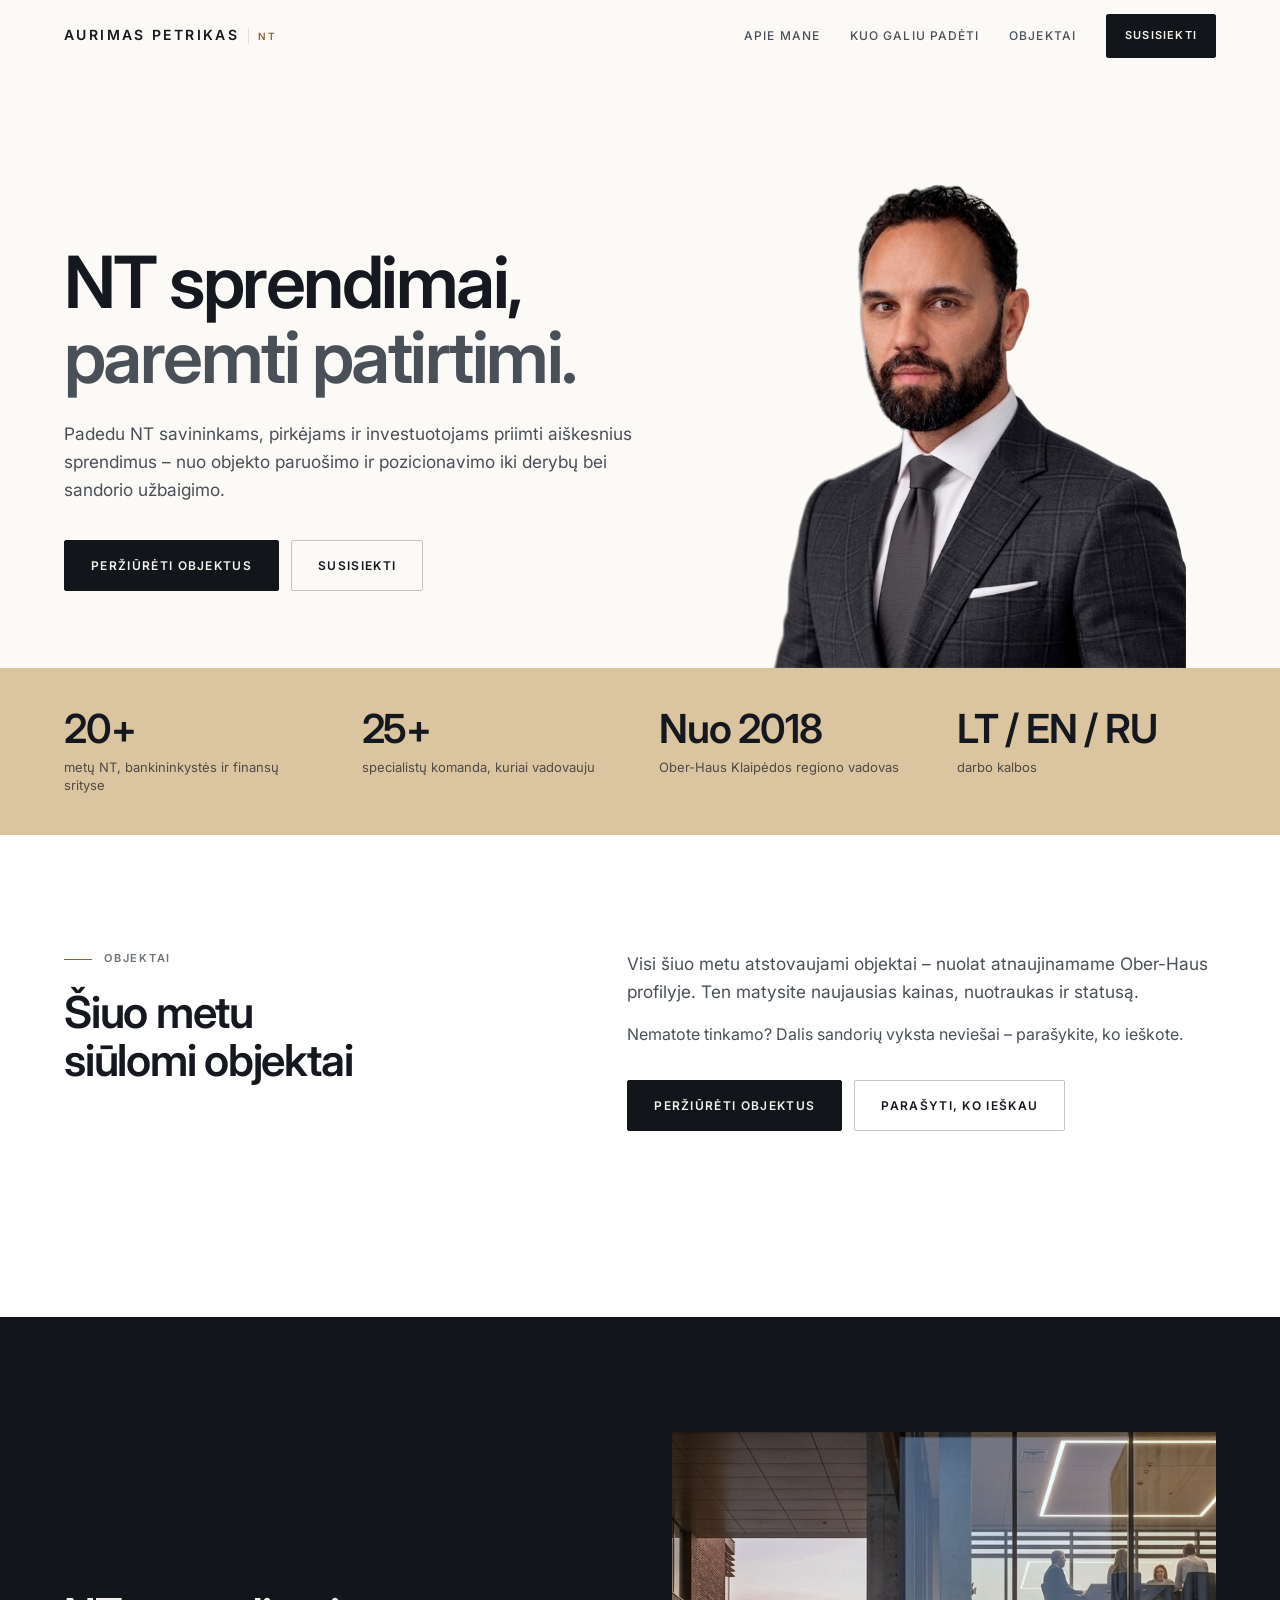
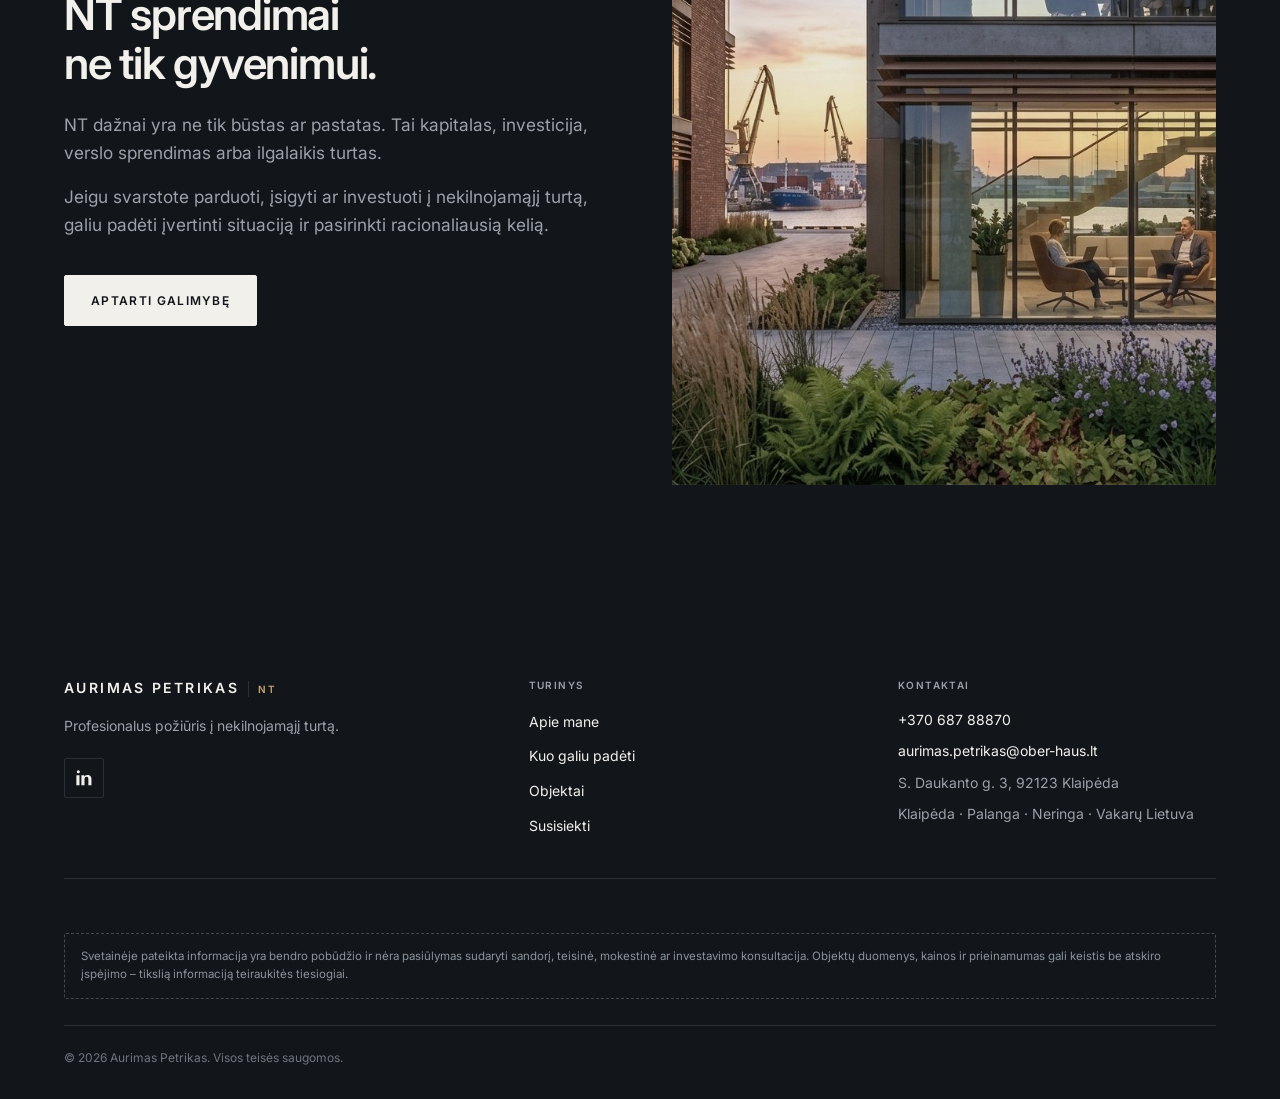
==== commit 9ea4e150: "Nauja Aurimo nuotrauka ir mobili kontaktu juosta Nuotrauka: - Pakeista i nauja portreta (antracito k" ====
--- a/index.html
+++ b/index.html
@@ -8,14 +8,14 @@
 <meta name="description" content="Aurimas Petrikas — nekilnojamojo turto ekspertas Klaipėdoje. Būsto, komercinio NT, sklypų ir investicinių objektų pardavimas, nuoma, vertinimas ir derybos Klaipėdos, Palangos, Neringos bei Vakarų Lietuvos regione.">
 <meta name="author" content="Aurimas Petrikas">
 <meta name="robots" content="index, follow">
-<!-- Kai bus tikras domenas, atkomentuoti ir įrašyti jį:
-<link rel="canonical" href="https://jusu-domenas.lt/"> -->
-
+<link rel="canonical" href="https://www.aurimas.pro/">
+
+<meta property="og:url" content="https://www.aurimas.pro/">
 <meta property="og:type" content="profile">
 <meta property="og:locale" content="lt_LT">
 <meta property="og:title" content="Aurimas Petrikas | Nekilnojamasis turtas Klaipėdoje">
 <meta property="og:description" content="Padedu NT savininkams, pirkėjams ir investuotojams priimti aiškesnius sprendimus — nuo objekto paruošimo iki sandorio užbaigimo.">
-<meta property="og:image" content="assets/img/aurimas-petrikas.png">
+<meta property="og:image" content="https://www.aurimas.pro/assets/img/aurimas-petrikas.png">
 <meta name="twitter:card" content="summary_large_image">
 
 <meta name="theme-color" content="#12161B">
@@ -79,7 +79,10 @@
 
       <figure class="hero__figure">
         <img class="hero__portrait" src="assets/img/aurimas-petrikas.png"
-             width="650" height="748" fetchpriority="high"
+             srcset="assets/img/aurimas-petrikas-660.png 660w,
+                     assets/img/aurimas-petrikas.png 890w"
+             sizes="(max-width: 900px) 330px, 440px"
+             width="890" height="1024" fetchpriority="high"
              alt="Aurimas Petrikas, nekilnojamojo turto ekspertas">
       </figure>
 
@@ -217,6 +220,24 @@
     </div>
   </div>
 </footer>
+
+<!-- ======================= MOBILI KONTAKTŲ JUOSTA =======================
+     Rodoma tik telefone ir planšetėje (iki 900 px), visuose puslapiuose.
+     Adresai sinchronizuojami iš assets/js/data.js, bet įrašyti ir čia,
+     kad veiktų be JavaScript. -->
+<div class="mobile-bar" role="group" aria-label="Greitieji kontaktai">
+  <a class="mobile-bar__icon js-tel" href="tel:+37068788870" aria-label="Skambinti Aurimui">
+    <svg width="20" height="20" viewBox="0 0 24 24" aria-hidden="true">
+      <path fill="currentColor" d="M6.6 10.8c1.4 2.8 3.8 5.1 6.6 6.6l2.2-2.2c.3-.3.7-.4 1-.2 1.1.4 2.3.6 3.6.6.6 0 1 .4 1 1V20c0 .6-.4 1-1 1-9.4 0-17-7.6-17-17 0-.6.4-1 1-1h3.5c.6 0 1 .4 1 1 0 1.2.2 2.4.6 3.6.1.4 0 .7-.2 1l-2.3 2.2z"/>
+    </svg>
+  </a>
+  <a class="mobile-bar__icon js-mail" href="mailto:aurimas.petrikas@ober-haus.lt" aria-label="Rašyti el. laišką">
+    <svg width="20" height="20" viewBox="0 0 24 24" aria-hidden="true">
+      <path fill="currentColor" d="M3 5h18c.6 0 1 .4 1 1v12c0 .6-.4 1-1 1H3c-.6 0-1-.4-1-1V6c0-.6.4-1 1-1zm9 8L4.2 7.4v10.1h15.6V7.4L12 13z"/>
+    </svg>
+  </a>
+  <a class="mobile-bar__cta" href="susisiekti.html">Nemokama konsultacija</a>
+</div>
 
 <script src="assets/js/data.js"></script>
 <script src="assets/js/main.js"></script>
--- a/assets/css/style.css
+++ b/assets/css/style.css
@@ -74,6 +74,9 @@
 h1, h2, h3, h4 { margin: 0; font-weight: 600; letter-spacing: -.02em; line-height: 1.12; }
 p { margin: 0; }
 ul { margin: 0; padding: 0; list-style: none; }
+/* Naršyklės <figure> numatytai turi margin: 1em 40px – dėl to po nuotraukomis
+   atsirasdavo 16 px tarpas, o iš šonų jos būdavo suspaustos. */
+figure { margin: 0; }
 
 :focus-visible {
   outline: 2px solid var(--accent);
@@ -1186,10 +1189,17 @@
   font-size: 10px; font-weight: 600; letter-spacing: .13em;
   text-transform: uppercase; color: var(--text-mute); margin-bottom: 7px;
 }
-.contact__v { font-size: 17px; font-weight: 500; letter-spacing: -.015em; }
+/* Visos kontaktų reikšmės – vienodo dydžio, storio ir spalvos, be paryškinimo */
+.contact__v,
+.contact__small {
+  font-size: 16px;
+  font-weight: 400;
+  letter-spacing: 0;
+  line-height: 1.55;
+  color: var(--text);
+}
 .contact__v a { text-decoration: none; border-bottom: 1px solid var(--line); transition: border-color .2s var(--ease); }
 .contact__v a:hover { border-color: var(--accent); color: var(--accent); }
-.contact__small { font-size: 14px; color: var(--text-mid); }
 
 /* --- 21. Footer ----------------------------------------------------------- */
 
@@ -1481,8 +1491,79 @@
   height: auto;
   aspect-ratio: 1008 / 286;
   object-fit: cover;
-  object-position: center;
+  /* Kadro aukštis: mažesnė reikšmė = rodoma aukštesnė nuotraukos dalis,
+     didesnė = žemesnė. 62 % parenka fasadą ir pirmą aukštą, be stogo. */
+  object-position: center 62%;
 }
 @media (max-width: 900px) {
   .page-banner img { aspect-ratio: 16 / 9; }
 }
+
+/* =============================================================================
+   27. MOBILI KONTAKTŲ JUOSTA
+   -----------------------------------------------------------------------------
+   Matoma tik telefone ir planšetėje, visuose puslapiuose, slenkant neišnyksta.
+   ========================================================================== */
+
+.mobile-bar {
+  display: none;
+  position: fixed;
+  z-index: 90;
+  left: 0;
+  right: 0;
+  bottom: calc(14px + env(safe-area-inset-bottom, 0px));
+  justify-content: center;
+  align-items: center;
+  gap: 10px;
+  padding-inline: 14px;
+  /* Leidžia paspausti turinį tarpuose tarp mygtukų */
+  pointer-events: none;
+}
+.mobile-bar > * { pointer-events: auto; }
+
+@media (max-width: 900px) {
+  .mobile-bar { display: flex; }
+  /* Vietos, kad juosta neuždengtų footerio pabaigos */
+  body { padding-bottom: 88px; }
+}
+
+/* Atidarius meniu juosta netrukdo */
+body:has(.nav.is-open) .mobile-bar { display: none; }
+
+.mobile-bar__icon,
+.mobile-bar__cta {
+  height: 52px;
+  background: var(--ink);
+  color: var(--on-ink);
+  text-decoration: none;
+  box-shadow: 0 4px 18px rgba(18, 22, 27, .26);
+  transition: background .2s var(--ease);
+}
+.mobile-bar__icon:active,
+.mobile-bar__cta:active { background: var(--accent); }
+
+.mobile-bar__icon {
+  width: 52px;
+  flex: none;
+  border-radius: 50%;
+  display: grid;
+  place-items: center;
+}
+
+.mobile-bar__cta {
+  display: inline-flex;
+  align-items: center;
+  padding: 0 22px;
+  border-radius: 999px;
+  font-size: 11.5px;
+  font-weight: 600;
+  letter-spacing: .1em;
+  text-transform: uppercase;
+  white-space: nowrap;
+  min-width: 0;
+}
+
+@media (max-width: 400px) {
+  .mobile-bar { gap: 8px; }
+  .mobile-bar__cta { padding: 0 16px; font-size: 10.5px; letter-spacing: .07em; }
+}
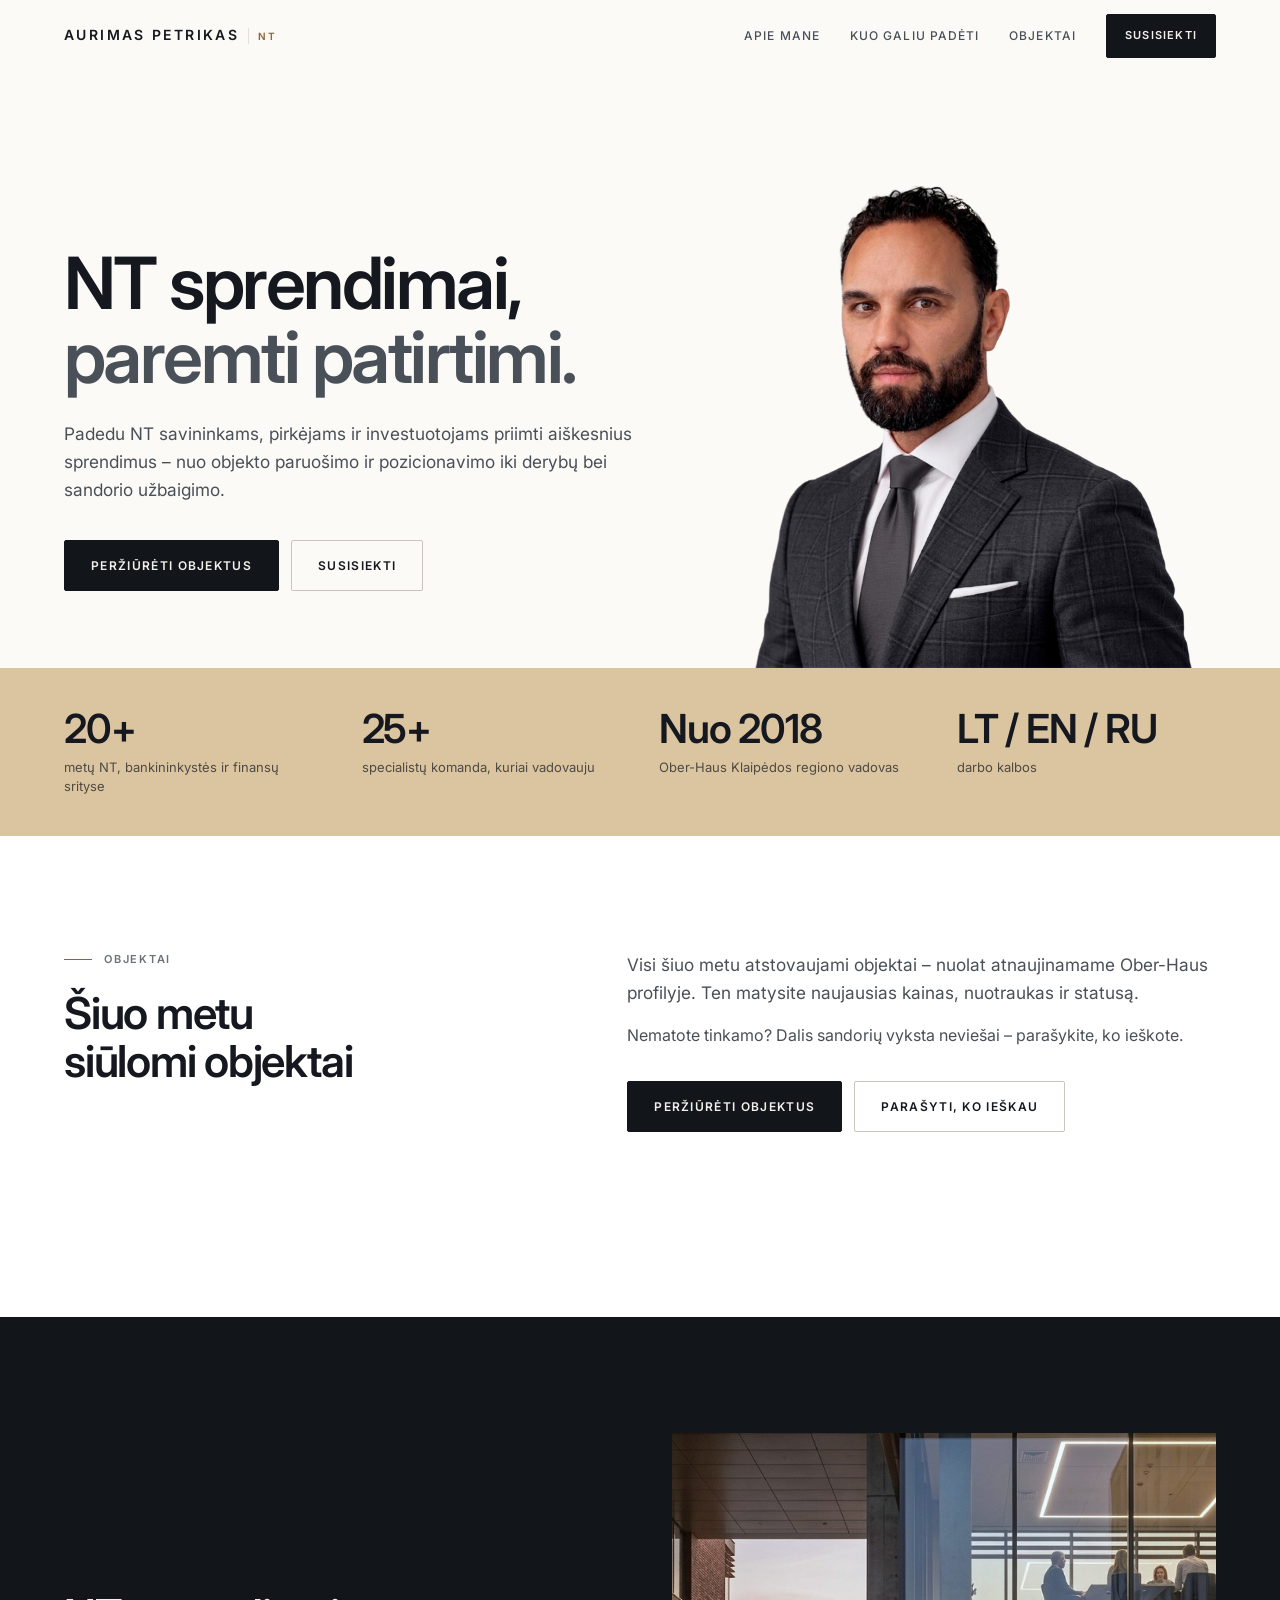
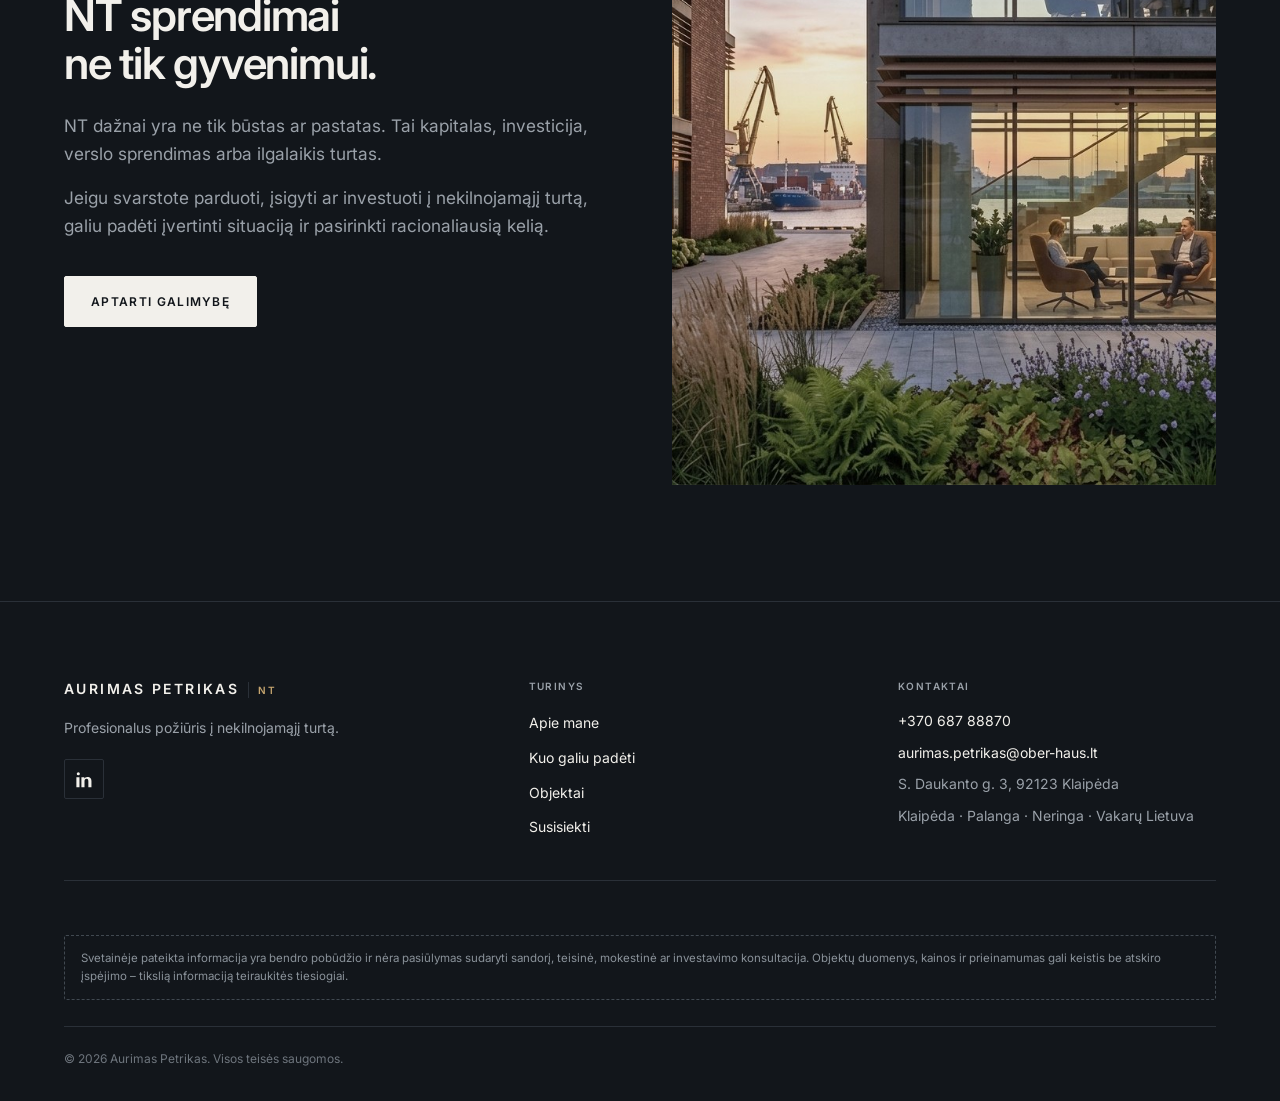
==== commit 685d934d: "Nauja portreto versija ir footerio atskyrimo linija Portretas: - Pakeista i svaresne, geriau apdorot" ====
--- a/index.html
+++ b/index.html
@@ -15,8 +15,13 @@
 <meta property="og:locale" content="lt_LT">
 <meta property="og:title" content="Aurimas Petrikas | Nekilnojamasis turtas Klaipėdoje">
 <meta property="og:description" content="Padedu NT savininkams, pirkėjams ir investuotojams priimti aiškesnius sprendimus — nuo objekto paruošimo iki sandorio užbaigimo.">
-<meta property="og:image" content="https://www.aurimas.pro/assets/img/aurimas-petrikas.png">
+<meta property="og:image" content="https://www.aurimas.pro/assets/img/og-image.jpg">
+<meta property="og:image:width" content="1200">
+<meta property="og:image:height" content="628">
+<meta property="og:image:type" content="image/jpeg">
+<meta property="og:image:alt" content="Aurimas Petrikas – NT sprendimai, paremti patirtimi">
 <meta name="twitter:card" content="summary_large_image">
+<meta name="twitter:image" content="https://www.aurimas.pro/assets/img/og-image.jpg">
 
 <meta name="theme-color" content="#12161B">
 <link rel="icon" href="assets/img/favicon.svg" type="image/svg+xml">
@@ -79,10 +84,10 @@
 
       <figure class="hero__figure">
         <img class="hero__portrait" src="assets/img/aurimas-petrikas.png"
-             srcset="assets/img/aurimas-petrikas-660.png 660w,
-                     assets/img/aurimas-petrikas.png 890w"
-             sizes="(max-width: 900px) 330px, 440px"
-             width="890" height="1024" fetchpriority="high"
+             srcset="assets/img/aurimas-petrikas-720.png 720w,
+                     assets/img/aurimas-petrikas.png 970w"
+             sizes="(max-width: 900px) 360px, 480px"
+             width="970" height="1024" fetchpriority="high"
              alt="Aurimas Petrikas, nekilnojamojo turto ekspertas">
       </figure>
 
--- a/assets/css/style.css
+++ b/assets/css/style.css
@@ -420,7 +420,7 @@
 .hero__portrait {
   position: relative;
   width: 100%;
-  max-width: 440px;
+  max-width: 480px;
   height: auto;
   object-fit: contain;
   object-position: bottom center;
@@ -434,7 +434,7 @@
   .hero__copy { padding-bottom: 44px; }
   .hero__figure { min-height: 0; }
   .hero__figure::before { inset: 18% 0 0 0; }
-  .hero__portrait { max-width: 330px; }
+  .hero__portrait { max-width: 360px; }
 }
 
 /* --- 8. Bendra sekcijų antraštė ------------------------------------------- */
@@ -1203,7 +1203,15 @@
 
 /* --- 21. Footer ----------------------------------------------------------- */
 
-.footer { background: var(--ink); color: var(--on-ink); padding-block: clamp(52px, 6vw, 80px) 32px; }
+.footer {
+  background: var(--ink);
+  color: var(--on-ink);
+  padding-block: clamp(52px, 6vw, 80px) 32px;
+  /* Atskiria footerį nuo viršuje esančios sekcijos. Svarbu pagrindiniame
+     puslapyje, kur virš jo eina tokios pat tamsios spalvos sekcija –
+     be linijos jie susilieja į vieną plotą. */
+  border-top: 1px solid var(--ink-line);
+}
 .footer__top {
   display: grid;
   grid-template-columns: minmax(0, 1.3fr) minmax(0, 1fr) minmax(0, 1fr);
